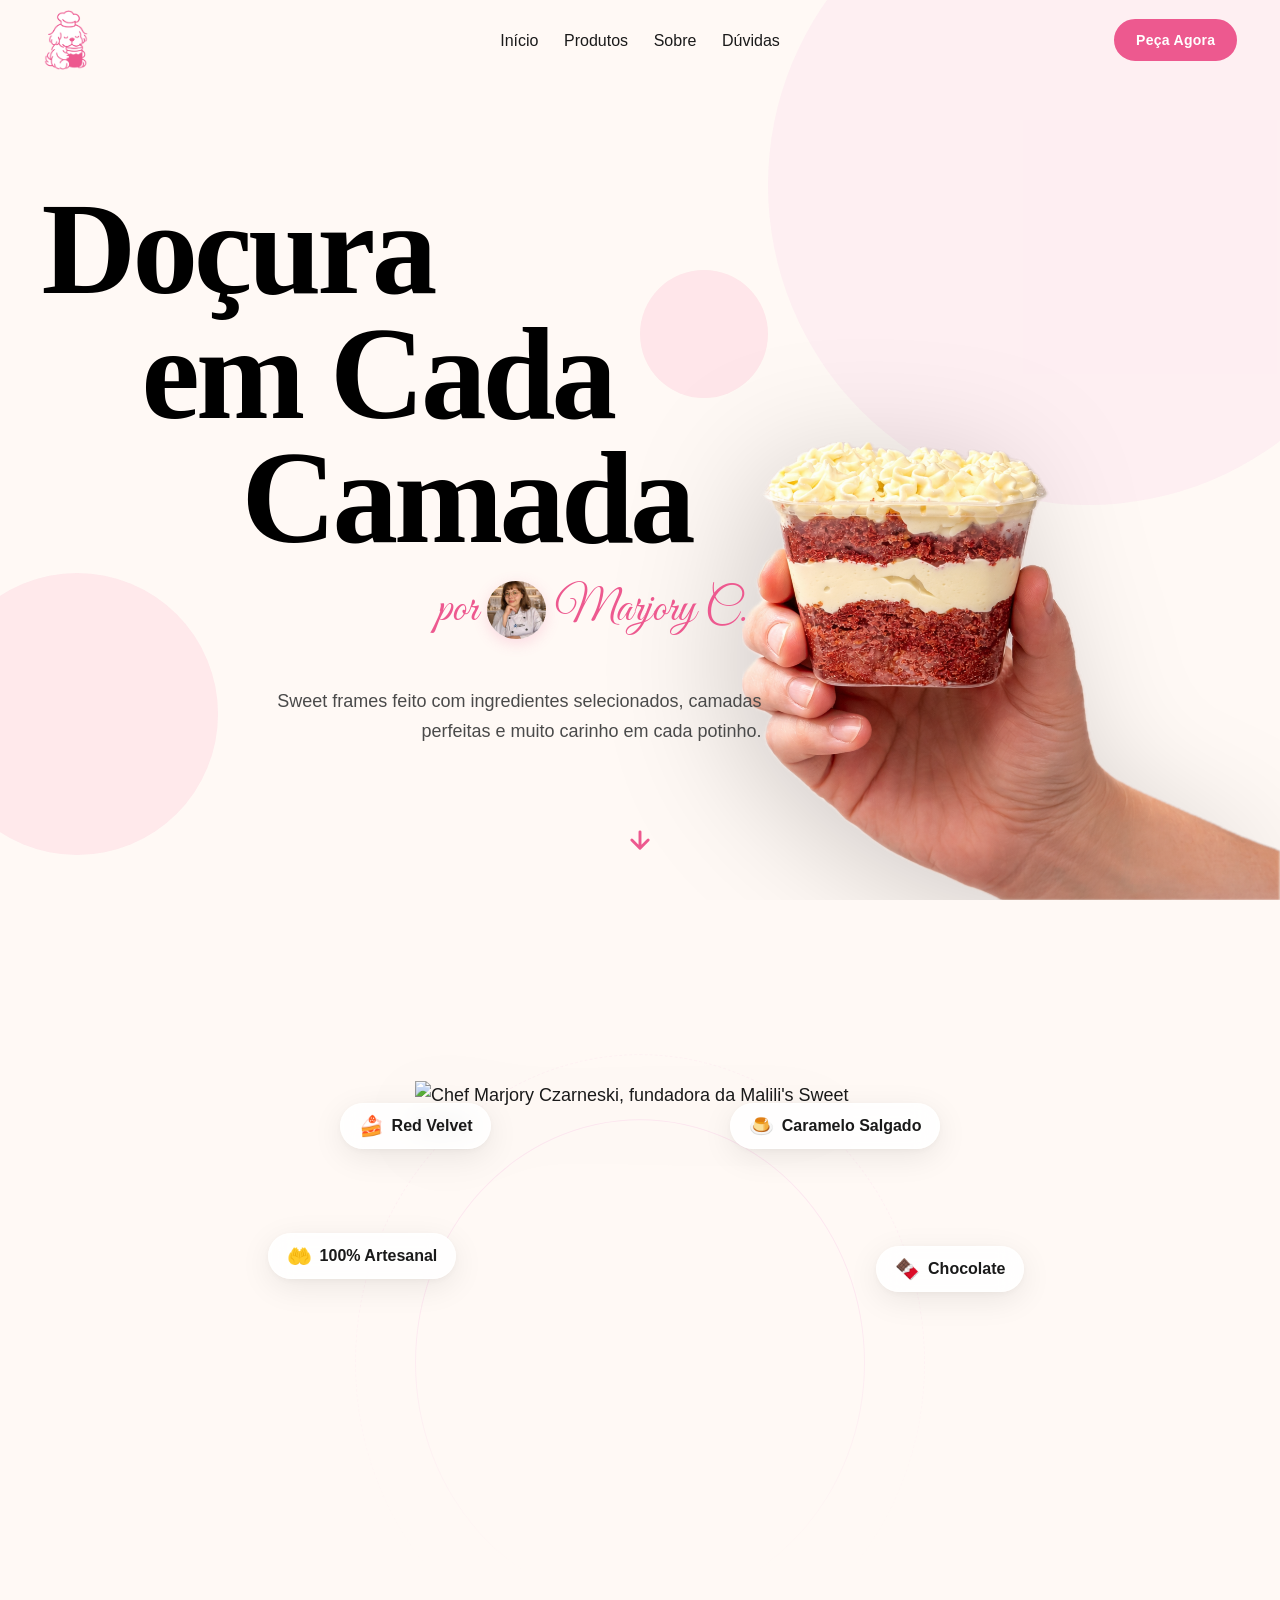
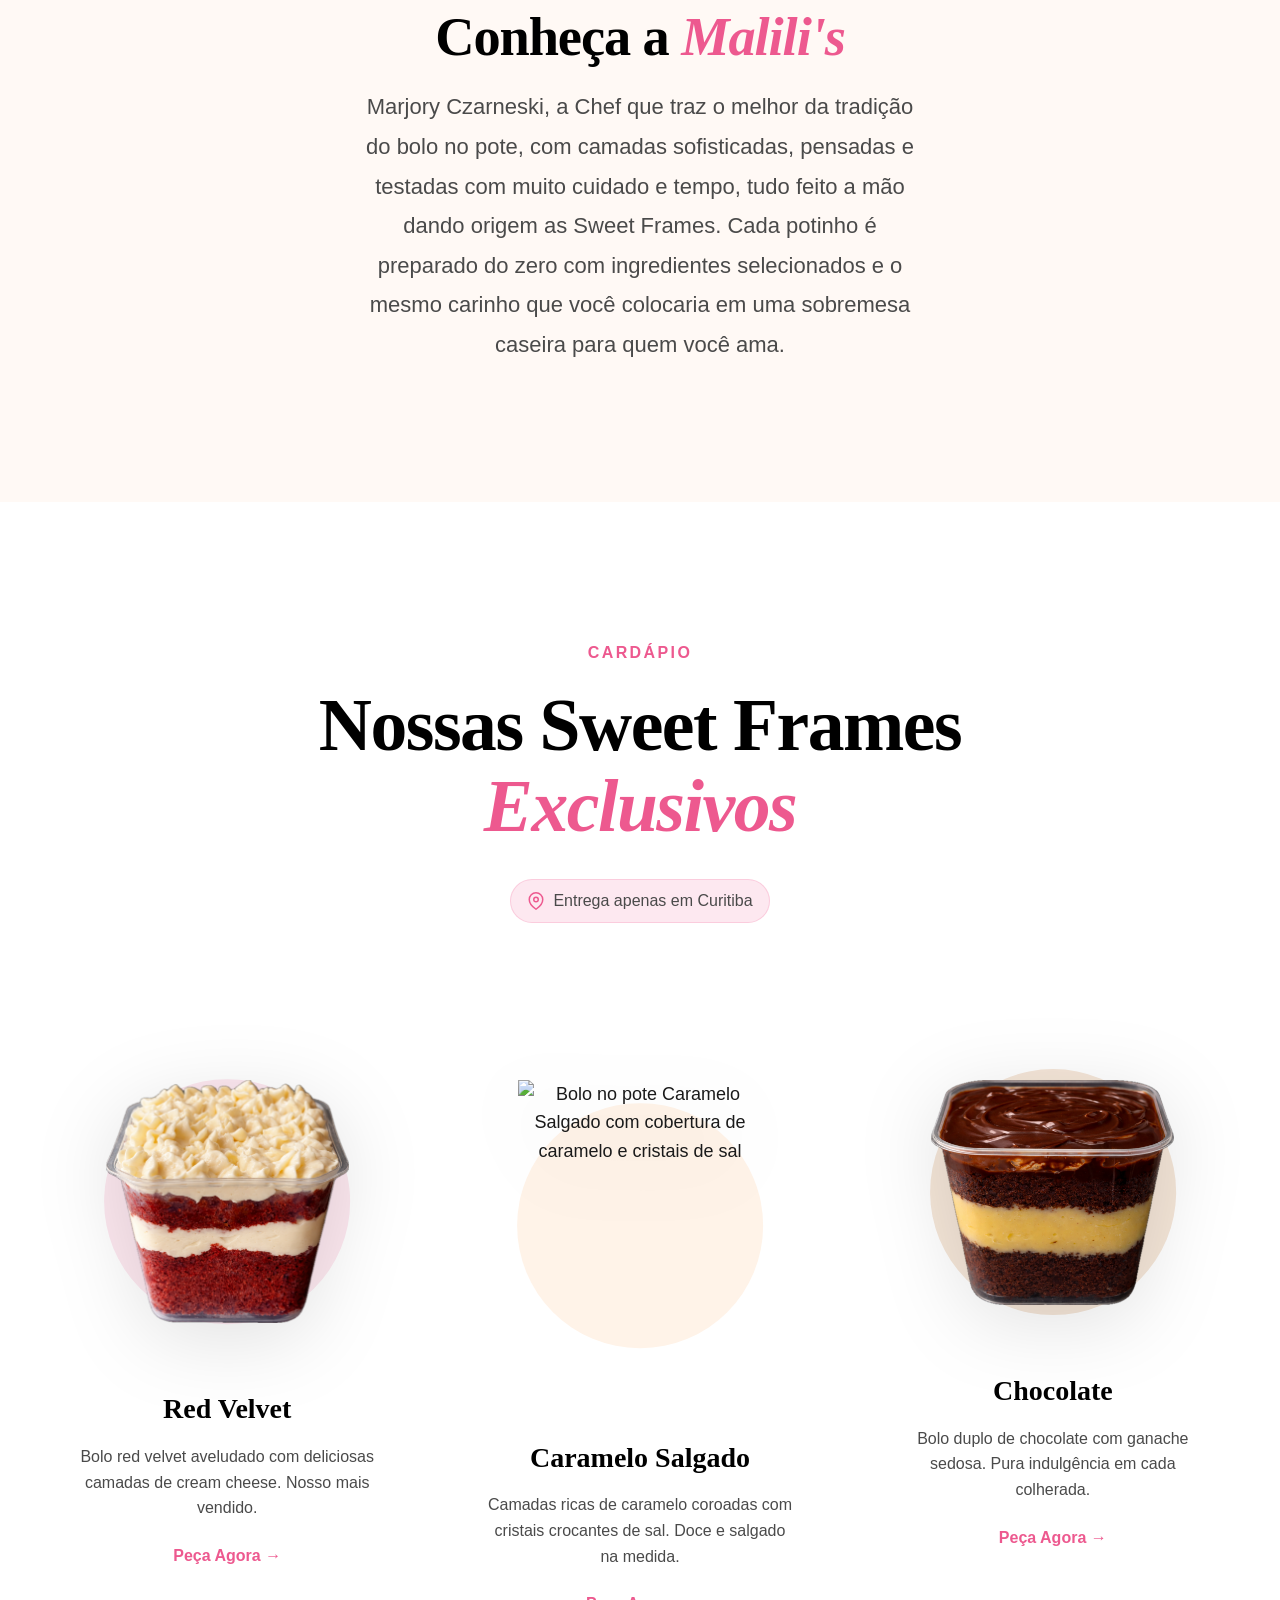
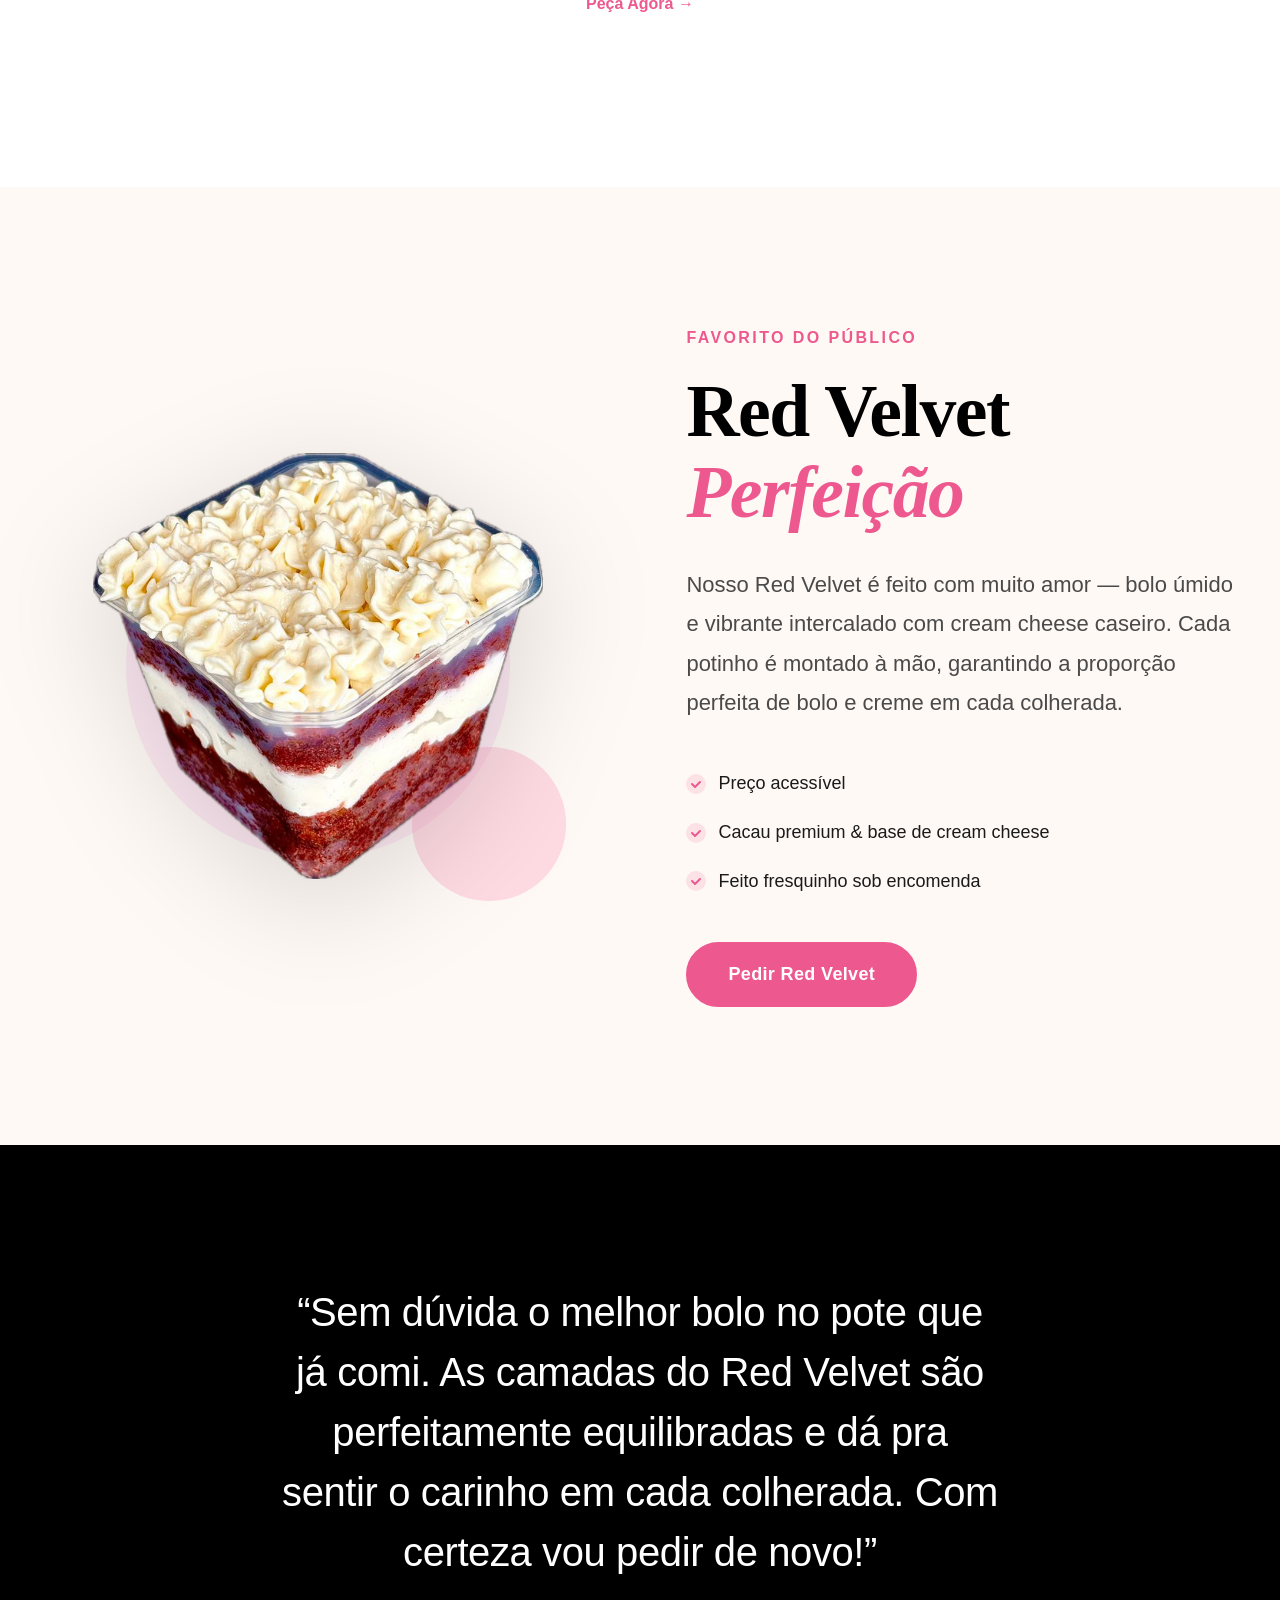
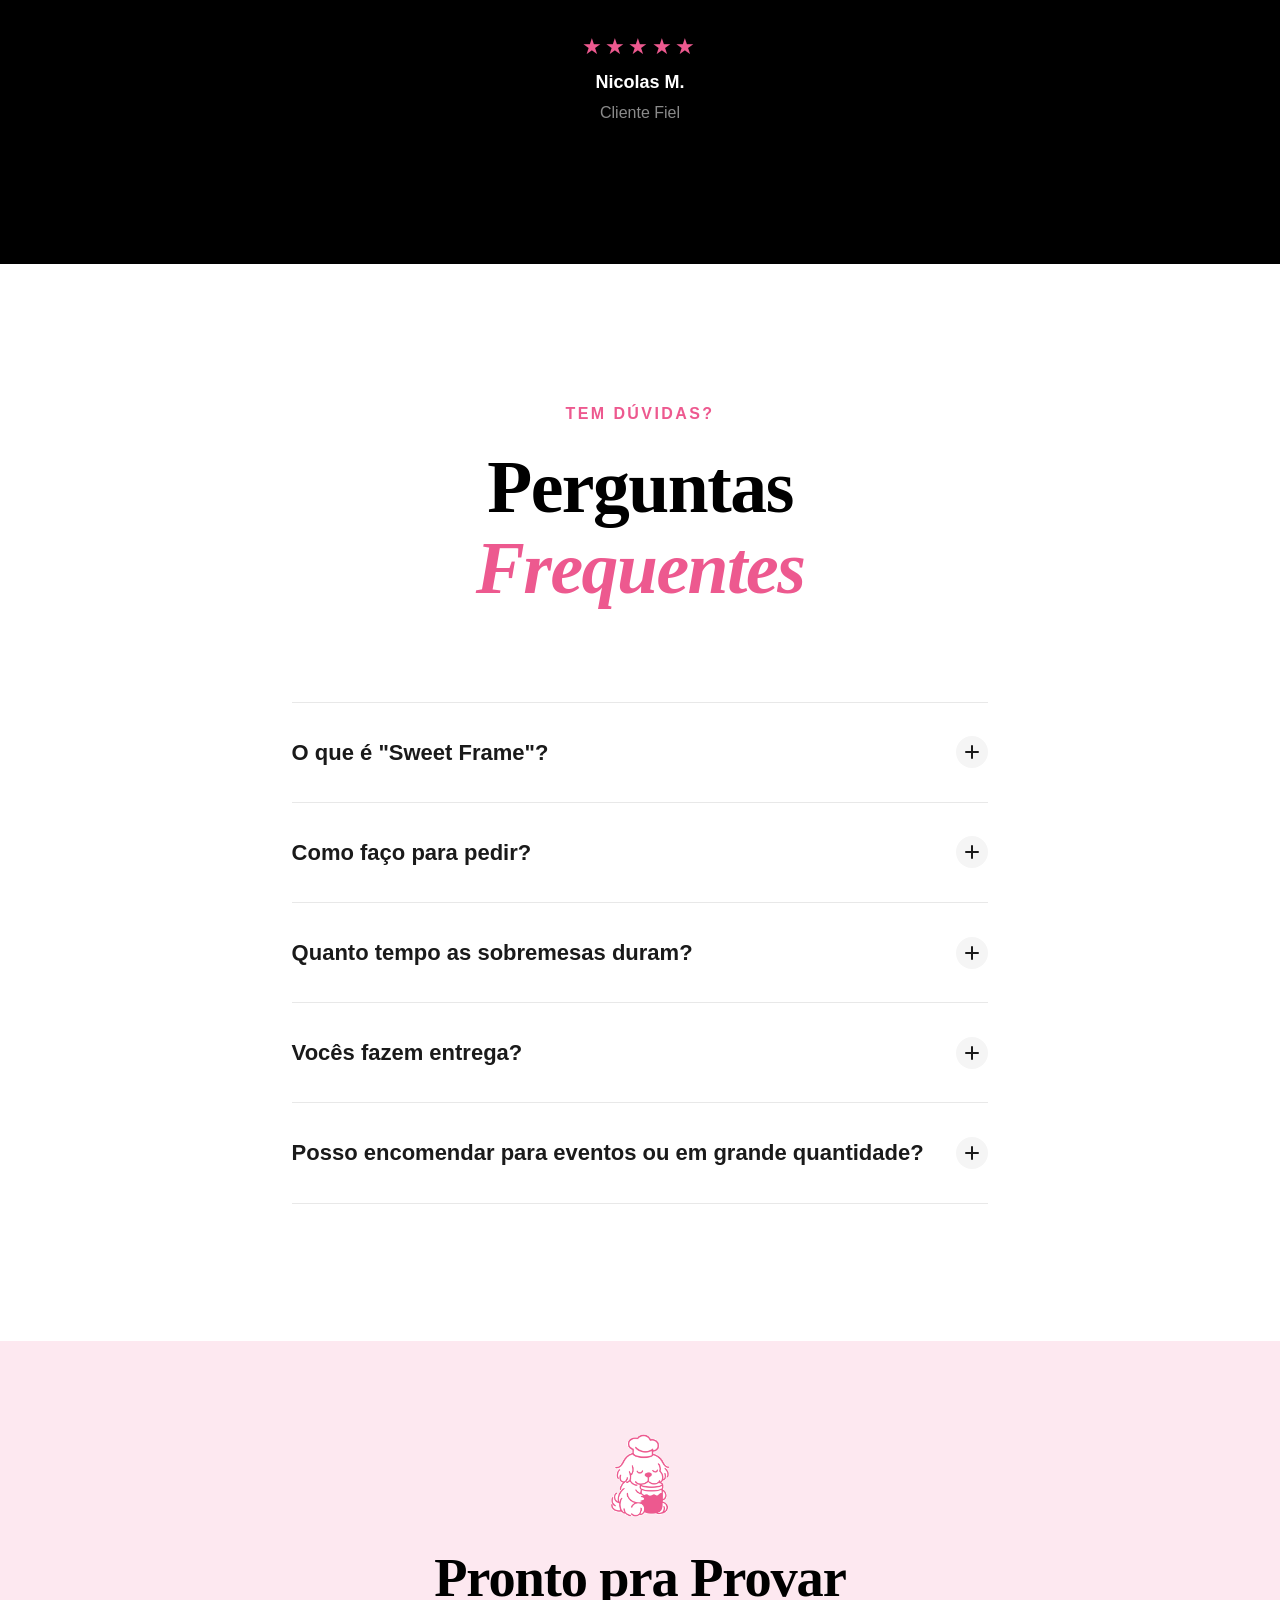
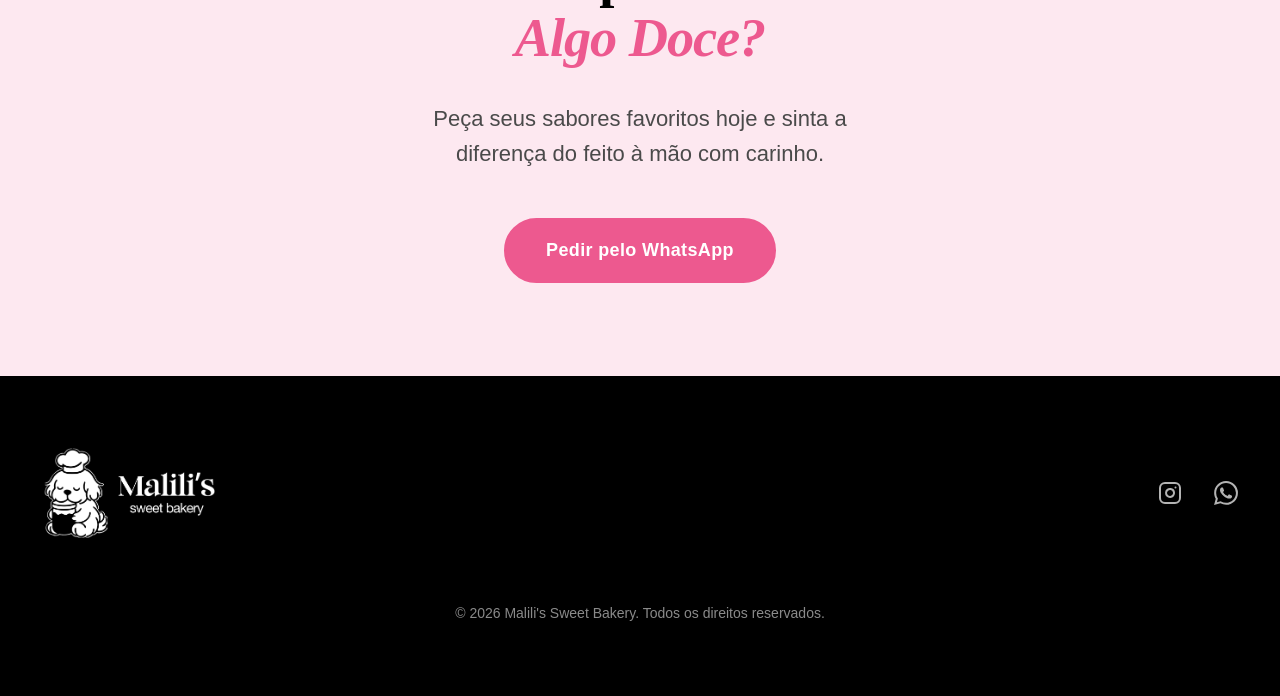
==== index.html @ e01d176d "Update index.html to further refine product description and FAQ terminology, replacing "bolo no pote" ====
<!DOCTYPE html>
<html lang="pt-BR">
<head>
  <meta charset="UTF-8">
  <meta name="viewport" content="width=device-width, initial-scale=1.0">
  <meta name="description" content="Malili's Sweet Bakery — Bolos no pote artesanais feitos com amor. Red Velvet, Caramelo Salgado, Chocolate. Camadas perfeitas em cada potinho.">
  <meta name="theme-color" content="#ED598F">

  <!-- Open Graph -->
  <meta property="og:title" content="Malili's Sweet Bakery">
  <meta property="og:description" content="Bolos no pote artesanais feitos com amor.">
  <meta property="og:image" content="assets/images/logos/logo-horizontal-minimal.png">
  <meta property="og:type" content="website">

  <title>Malili's Sweet Bakery | Bolo no Pote Artesanal</title>

  <link rel="icon" type="image/png" href="assets/images/logos/logo-dog.png">
  <link rel="apple-touch-icon" href="assets/images/logos/logo-dog.png">

  <!-- Preload hero image -->
  <link rel="preload" as="image" href="assets/images/products/red-velvet-hands.png">

  <!-- Google Fonts — Script for chef signature -->
  <link rel="preconnect" href="https://fonts.googleapis.com">
  <link rel="preconnect" href="https://fonts.gstatic.com" crossorigin>
  <link href="https://fonts.googleapis.com/css2?family=Great+Vibes&display=swap" rel="stylesheet">

  <link rel="stylesheet" href="assets/css/style.css">

  <!-- GSAP + ScrollTrigger + Lenis via CDN -->
  <script src="https://cdnjs.cloudflare.com/ajax/libs/gsap/3.12.5/gsap.min.js" defer></script>
  <script src="https://cdnjs.cloudflare.com/ajax/libs/gsap/3.12.5/ScrollTrigger.min.js" defer></script>
  <script src="https://unpkg.com/lenis@1.1.18/dist/lenis.min.js" defer></script>
  <script src="assets/js/main.js" defer></script>
</head>
<body>

  <!-- ========== NAVBAR ========== -->
  <header class="navbar" id="navbar" role="banner">
    <nav class="navbar__inner container" aria-label="Navegação principal">
      <a href="#" class="navbar__logo" aria-label="Malili's Sweet Bakery — Início">
        <img src="assets/images/logos/malilis-color-dog.png"
             alt="Malili's Sweet Bakery"
             width="160" height="48"
             loading="eager">
      </a>

      <button class="navbar__toggle" aria-expanded="false" aria-controls="nav-menu" aria-label="Abrir menu">
        <span class="navbar__toggle-line"></span>
        <span class="navbar__toggle-line"></span>
        <span class="navbar__toggle-line"></span>
      </button>

      <ul class="navbar__menu" id="nav-menu" role="list">
        <li><a href="#home" class="navbar__link">Início</a></li>
        <li><a href="#products" class="navbar__link">Produtos</a></li>
        <li><a href="#about" class="navbar__link">Sobre</a></li>
        <li><a href="#faq" class="navbar__link">Dúvidas</a></li>
        <li class="navbar__menu-cta"><a href="https://wa.me/554197467645?text=Ol%C3%A1!%20Gostaria%20de%20fazer%20um%20pedido%20%F0%9F%98%8A"
           class="btn btn--primary"
           target="_blank"
           rel="noopener noreferrer">Peça Agora</a></li>
      </ul>

      <div class="navbar__cta-wrap">
        <a href="https://wa.me/554197467645?text=Ol%C3%A1!%20Gostaria%20de%20fazer%20um%20pedido%20%F0%9F%98%8A"
           class="navbar__cta btn btn--primary"
           target="_blank"
           rel="noopener noreferrer">Peça Agora</a>
      </div>
    </nav>
  </header>

  <!-- ========== HERO ========== -->
  <section class="hero" id="home" aria-labelledby="hero-heading">
    <!-- Decorative circles -->
    <div class="hero__decor" aria-hidden="true">
      <span class="decor-circle decor-circle--hero-lg"></span>
      <span class="decor-circle decor-circle--hero-md"></span>
      <span class="decor-circle decor-circle--hero-sm"></span>
    </div>

    <!-- Product image — full bleed right -->
    <div class="hero__image">
      <img src="assets/images/products/red-velvet-hands.png"
           alt="Mão segurando um bolo no pote Red Velvet com camadas de cream cheese e bolo red velvet"
           width="580" height="680"
           loading="eager"
           class="hero__product-img">
    </div>

    <div class="hero__inner container">
      <div class="hero__content">
        <!-- Heading composition — editorial layout like reference -->
        <div class="hero__composition">
          <h1 class="hero__heading" id="hero-heading">
            <span class="hero__heading-line">Doçura</span>
            <span class="hero__heading-line second--hero-line">em Cada</span>
            <span class="hero__heading-line third--hero-line">Camada</span>
          </h1>

          <!-- Chef signature — floats between heading lines like "By Roberto F." -->
          <div class="hero__chef">
            <span class="hero__chef-label">por</span>
            <img src="assets/images/marjory-czarneski-chef.jpg"
                 alt="Chef Marjory Czarneski"
                 width="56" height="56"
                 loading="eager"
                 class="hero__chef-photo">
            <span class="hero__chef-name">Marjory C.</span>
          </div>
        </div>

        <p class="hero__subtext">
          Sweet frames feito com ingredientes selecionados,
          camadas perfeitas e muito carinho em cada potinho.
        </p>
        <!-- <div class="hero__actions">
          <a href="https://wa.me/554197467645?text=Ol%C3%A1!%20Gostaria%20de%20fazer%20um%20pedido%20%F0%9F%98%8A"
             class="btn btn--primary btn--lg"
             target="_blank"
             rel="noopener noreferrer">Peça Agora</a>
          <a href="#products" class="btn btn--outline btn--lg">Ver Sabores</a>
        </div> -->
      </div>
    </div>

    <!-- Scroll indicator — more content below -->
    <a href="#about" class="hero__scroll-indicator" aria-label="Role para ver mais">
      <span class="hero__scroll-indicator-icon" aria-hidden="true">
        <svg width="28" height="28" viewBox="0 0 24 24" fill="none" stroke="currentColor" stroke-width="2.5" stroke-linecap="round" stroke-linejoin="round">
          <path d="M12 5v14M19 12l-7 7-7-7"/>
        </svg>
      </span>
    </a>
  </section>

  <!-- ========== ABOUT ========== -->
  <section class="about" id="about" aria-labelledby="about-heading">
    <div class="about__inner container">

      <!-- Marjory showcase with floating flavor balloons -->
      <div class="about__showcase">
        <!-- Decorative ring behind Marjory -->
        <span class="about__ring" aria-hidden="true"></span>
        <span class="about__ring about__ring--outer" aria-hidden="true"></span>

        <!-- Floating flavor balloons -->
        <div class="about__balloon about__balloon--rv" aria-hidden="true">
          <span class="about__balloon-icon">🍰</span>
          <span class="about__balloon-label">Red Velvet</span>
        </div>
        <div class="about__balloon about__balloon--sc" aria-hidden="true">
          <span class="about__balloon-icon">🍮</span>
          <span class="about__balloon-label">Caramelo Salgado</span>
        </div>
        <div class="about__balloon about__balloon--ch" aria-hidden="true">
          <span class="about__balloon-icon">🍫</span>
          <span class="about__balloon-label">Chocolate</span>
        </div>
        <div class="about__balloon about__balloon--handmade" aria-hidden="true">
          <span class="about__balloon-icon">🤲</span>
          <span class="about__balloon-label">100% Artesanal</span>
        </div>

        <!-- Marjory photo -->
        <div class="about__photo-wrap">
          <img src="assets/images/Marjory-transparent.png"
               alt="Chef Marjory Czarneski, fundadora da Malili's Sweet Bakery"
               width="480" height="600"
               loading="lazy"
               class="about__photo">
        </div>
      </div>

      <!-- Text below -->
      <div class="about__content">
        <h2 class="about__heading" id="about-heading">
          Conheça a <em>Malili's</em>
        </h2>
        <p class="about__text">
          Marjory Czarneski, a Chef que traz o melhor da tradição do bolo no pote,
          com camadas sofisticadas, pensadas e testadas com muito cuidado e tempo, tudo feito a mão dando origem as Sweet Frames.
          Cada potinho é preparado do zero com ingredientes
          selecionados e o mesmo carinho que você colocaria
          em uma sobremesa caseira para quem você ama.
        </p>
      </div>

    </div>
  </section>

  <!-- ========== PRODUCTS ========== -->
  <section class="products" id="products" aria-labelledby="products-heading">
    <div class="products__inner container">
      <div class="products__header">
        <p class="products__eyebrow">Cardápio</p>
        <h2 class="products__heading" id="products-heading">
          Nossas Sweet Frames<br><em>Exclusivos</em>
        </h2>
        <p class="products__delivery-badge" aria-label="Entrega apenas em Curitiba">
          <span class="products__delivery-badge-icon" aria-hidden="true">
            <svg width="18" height="18" viewBox="0 0 24 24" fill="none" stroke="currentColor" stroke-width="2" stroke-linecap="round" stroke-linejoin="round">
              <path d="M21 10c0 7-9 13-9 13s-9-6-9-13a9 9 0 0 1 18 0z"/>
              <circle cx="12" cy="10" r="3"/>
            </svg>
          </span>
          Entrega apenas em Curitiba
        </p>
      </div>

      <div class="products__grid">
        <!-- Red Velvet -->
        <article class="product-card" aria-labelledby="product-rv">
          <div class="product-card__image-wrap">
            <span class="product-card__circle" aria-hidden="true"></span>
            <img src="assets/images/products/red-velvet-front.png"
                 alt="Bolo no pote Red Velvet com camadas de cream cheese"
                 width="400" height="480"
                 loading="lazy"
                 class="product-card__img">
          </div>
          <div class="product-card__info">
            <h3 class="product-card__name" id="product-rv">Red Velvet</h3>
            <p class="product-card__desc">
              Bolo red velvet aveludado com deliciosas camadas de cream cheese.
              Nosso mais vendido.
            </p>
            <a href="https://wa.me/554197467645?text=Ol%C3%A1!%20Gostaria%20de%20pedir%20Red%20Velvet%20%F0%9F%98%8A"
               class="product-card__link" target="_blank" rel="noopener noreferrer">Peça Agora &rarr;</a>
          </div>
        </article>

        <!-- Salted Caramel -->
        <article class="product-card" aria-labelledby="product-sc">
          <div class="product-card__image-wrap">
            <span class="product-card__circle" aria-hidden="true"></span>
            <img src="assets/images/products/salted-caramel-front.png"
                 alt="Bolo no pote Caramelo Salgado com cobertura de caramelo e cristais de sal"
                 width="400" height="480"
                 loading="lazy"
                 class="product-card__img">
          </div>
          <div class="product-card__info">
            <h3 class="product-card__name" id="product-sc">Caramelo Salgado</h3>
            <p class="product-card__desc">
              Camadas ricas de caramelo coroadas com cristais crocantes de sal.
              Doce e salgado na medida.
            </p>
            <a href="https://wa.me/554197467645?text=Ol%C3%A1!%20Gostaria%20de%20pedir%20Caramelo%20Salgado%20%F0%9F%98%8A"
               class="product-card__link" target="_blank" rel="noopener noreferrer">Peça Agora &rarr;</a>
          </div>
        </article>

        <!-- Chocolate -->
        <article class="product-card" aria-labelledby="product-ch">
          <div class="product-card__image-wrap">
            <span class="product-card__circle" aria-hidden="true"></span>
            <img src="assets/images/products/chocolate-front.png"
                 alt="Bolo no pote de Chocolate com cobertura de ganache"
                 width="400" height="480"
                 loading="lazy"
                 class="product-card__img">
          </div>
          <div class="product-card__info">
            <h3 class="product-card__name" id="product-ch">Chocolate</h3>
            <p class="product-card__desc">
              Bolo duplo de chocolate com ganache sedosa.
              Pura indulgência em cada colherada.
            </p>
            <a href="https://wa.me/554197467645?text=Ol%C3%A1!%20Gostaria%20de%20pedir%20Chocolate%20%F0%9F%98%8A"
               class="product-card__link" target="_blank" rel="noopener noreferrer">Peça Agora &rarr;</a>
          </div>
        </article>
      </div>
    </div>
  </section>

  <!-- ========== SPOTLIGHT ========== -->
  <section class="spotlight" aria-labelledby="spotlight-heading">
    <div class="spotlight__inner container">
      <div class="spotlight__image">
        <img src="assets/images/products/red-velvet-3-4.png"
             alt="Bolo no pote Red Velvet fotografado em ângulo mostrando todas as camadas"
             width="600" height="800"
             loading="lazy"
             class="spotlight__img">
        <span class="decor-circle decor-circle--spotlight-1" aria-hidden="true"></span>
        <span class="decor-circle decor-circle--spotlight-2" aria-hidden="true"></span>
      </div>
      <div class="spotlight__content">
        <p class="spotlight__eyebrow">Favorito do Público</p>
        <h2 class="spotlight__heading" id="spotlight-heading">
          Red Velvet<br><em>Perfeição</em>
        </h2>
        <p class="spotlight__text">
          Nosso Red Velvet é feito com muito amor — bolo úmido e vibrante
          intercalado com cream cheese caseiro. Cada potinho é montado
          à mão, garantindo a proporção perfeita de bolo e creme
          em cada colherada.
        </p>
        <ul class="spotlight__features" role="list">
          <li>
            <svg width="20" height="20" viewBox="0 0 20 20" fill="none" aria-hidden="true">
              <circle cx="10" cy="10" r="10" fill="#ED598F" opacity="0.15"/>
              <path d="M6 10l3 3 5-5" stroke="#ED598F" stroke-width="2" stroke-linecap="round" stroke-linejoin="round"/>
            </svg>
            Preço acessível
          </li>
          <li>
            <svg width="20" height="20" viewBox="0 0 20 20" fill="none" aria-hidden="true">
              <circle cx="10" cy="10" r="10" fill="#ED598F" opacity="0.15"/>
              <path d="M6 10l3 3 5-5" stroke="#ED598F" stroke-width="2" stroke-linecap="round" stroke-linejoin="round"/>
            </svg>
            Cacau premium &amp; base de cream cheese
          </li>
          <li>
            <svg width="20" height="20" viewBox="0 0 20 20" fill="none" aria-hidden="true">
              <circle cx="10" cy="10" r="10" fill="#ED598F" opacity="0.15"/>
              <path d="M6 10l3 3 5-5" stroke="#ED598F" stroke-width="2" stroke-linecap="round" stroke-linejoin="round"/>
            </svg>
            Feito fresquinho sob encomenda
          </li>
        </ul>
        <a href="https://wa.me/554197467645?text=Ol%C3%A1!%20Gostaria%20de%20pedir%20Red%20Velvet%20%F0%9F%98%8A"
           class="btn btn--primary btn--lg"
           target="_blank"
           rel="noopener noreferrer">Pedir Red Velvet</a>
      </div>
    </div>
  </section>

  <!-- ========== TESTIMONIAL ========== -->
  <section class="testimonial" aria-labelledby="testimonial-heading">
    <div class="testimonial__inner container">
      <h2 class="sr-only" id="testimonial-heading">Depoimento de Cliente</h2>

      <!-- <img src="assets/images/logos/logo-dog.png"
           alt=""
           aria-hidden="true"
           class="testimonial__decor-dog"
           width="120" height="140"> -->

      <figure class="testimonial__quote">
        <blockquote>
          <p class="testimonial__text">
            &ldquo;Sem dúvida o melhor bolo no pote que já comi.
            As camadas do Red Velvet são perfeitamente equilibradas
            e dá pra sentir o carinho em cada colherada.
            Com certeza vou pedir de novo!&rdquo;
          </p>
        </blockquote>
        <figcaption class="testimonial__author">
          <span class="testimonial__stars" aria-label="5 de 5 estrelas">&#9733;&#9733;&#9733;&#9733;&#9733;</span>
          <span class="testimonial__name">Nicolas M.</span>
          <span class="testimonial__role">Cliente Fiel</span>
        </figcaption>
      </figure>
    </div>
  </section>

  <!-- ========== FAQ ========== -->
  <section class="faq" id="faq" aria-labelledby="faq-heading">
    <div class="faq__inner container">
      <div class="faq__header">
        <p class="faq__eyebrow">Tem Dúvidas?</p>
        <h2 class="faq__heading" id="faq-heading">
          Perguntas<br><em>Frequentes</em>
        </h2>
      </div>

      <div class="faq__list">
        <details class="faq__item">
          <summary class="faq__question">
            <span>O que é "Sweet Frame"?</span>
            <span class="faq__icon" aria-hidden="true">
              <svg width="20" height="20" viewBox="0 0 20 20" fill="none">
                <line x1="10" y1="4" x2="10" y2="16" stroke="currentColor" stroke-width="2" stroke-linecap="round" class="faq__icon-v"/>
                <line x1="4" y1="10" x2="16" y2="10" stroke="currentColor" stroke-width="2" stroke-linecap="round"/>
              </svg>
            </span>
          </summary>
          <div class="faq__answer">
            <p>é Bolo no pote, mas melhor! É uma tradição brasileira de sobremesa onde camadas
            de bolo e recheio são montadas em um potinho transparente, criando
            uma sobremesa linda, prática e cheia de sabor.</p>
          </div>
        </details>

        <details class="faq__item">
          <summary class="faq__question">
            <span>Como faço para pedir?</span>
            <span class="faq__icon" aria-hidden="true">
              <svg width="20" height="20" viewBox="0 0 20 20" fill="none">
                <line x1="10" y1="4" x2="10" y2="16" stroke="currentColor" stroke-width="2" stroke-linecap="round" class="faq__icon-v"/>
                <line x1="4" y1="10" x2="16" y2="10" stroke="currentColor" stroke-width="2" stroke-linecap="round"/>
              </svg>
            </span>
          </summary>
          <div class="faq__answer">
            <p>Você pode pedir pelo nosso Instagram (DM) ou pelo WhatsApp.
            Toque no botão "Peça Agora" em qualquer lugar da página para começar!</p>
          </div>
        </details>

        <details class="faq__item">
          <summary class="faq__question">
            <span>Quanto tempo as sobremesas duram?</span>
            <span class="faq__icon" aria-hidden="true">
              <svg width="20" height="20" viewBox="0 0 20 20" fill="none">
                <line x1="10" y1="4" x2="10" y2="16" stroke="currentColor" stroke-width="2" stroke-linecap="round" class="faq__icon-v"/>
                <line x1="4" y1="10" x2="16" y2="10" stroke="currentColor" stroke-width="2" stroke-linecap="round"/>
              </svg>
            </span>
          </summary>
          <div class="faq__answer">
            <p>Nossos potinhos ficam melhor se consumidos em até 3 dias na geladeira.
            Recomendamos comer bem geladinho para a melhor experiência!</p>
          </div>
        </details>

        <details class="faq__item">
          <summary class="faq__question">
            <span>Vocês fazem entrega?</span>
            <span class="faq__icon" aria-hidden="true">
              <svg width="20" height="20" viewBox="0 0 20 20" fill="none">
                <line x1="10" y1="4" x2="10" y2="16" stroke="currentColor" stroke-width="2" stroke-linecap="round" class="faq__icon-v"/>
                <line x1="4" y1="10" x2="16" y2="10" stroke="currentColor" stroke-width="2" stroke-linecap="round"/>
              </svg>
            </span>
          </summary>
          <div class="faq__answer">
            <p>Sim! Fazemos entrega na nossa região. Os detalhes de entrega e
            pedido mínimo são informados na hora do pedido.</p>
          </div>
        </details>

        <details class="faq__item">
          <summary class="faq__question">
            <span>Posso encomendar para eventos ou em grande quantidade?</span>
            <span class="faq__icon" aria-hidden="true">
              <svg width="20" height="20" viewBox="0 0 20 20" fill="none">
                <line x1="10" y1="4" x2="10" y2="16" stroke="currentColor" stroke-width="2" stroke-linecap="round" class="faq__icon-v"/>
                <line x1="4" y1="10" x2="16" y2="10" stroke="currentColor" stroke-width="2" stroke-linecap="round"/>
              </svg>
            </span>
          </summary>
          <div class="faq__answer">
            <p>Com certeza! Adoramos atender eventos. Entre em contato para
            preços especiais e sabores personalizados. Perfeito para festas,
            casamentos e eventos corporativos.</p>
          </div>
        </details>
      </div>
    </div>
  </section>

  <!-- ========== FOOTER ========== -->
  <footer class="footer" id="order" role="contentinfo">
    <!-- CTA Band -->
    <div class="footer__cta-band">
      <div class="footer__cta-inner container">
        <img src="assets/images/logos/logo-dog.png"
             alt=""
             aria-hidden="true"
             class="footer__cta-dog"
             width="80" height="96">
        <h2 class="footer__cta-heading">
          Pronto pra Provar<br><em>Algo Doce?</em>
        </h2>
        <p class="footer__cta-text">
          Peça seus sabores favoritos hoje e sinta a diferença
          do feito à mão com carinho.
        </p>
        <a href="https://wa.me/554197467645?text=Ol%C3%A1!%20Gostaria%20de%20fazer%20um%20pedido%20%F0%9F%98%8A"
           class="btn btn--primary btn--lg"
           target="_blank"
           rel="noopener noreferrer">
          Pedir pelo WhatsApp
        </a>
      </div>
    </div>

    <!-- Bottom Bar -->
    <div class="footer__bottom">
      <div class="footer__bottom-inner container">
        <img src="assets/images/logos/logo-bw-dark.png"
             alt="Malili's Sweet Bakery"
             class="footer__logo"
             width="180" height="54"
             loading="lazy">

        <ul class="footer__social" aria-label="Redes sociais">
          <li>
            <a href="https://www.instagram.com/malilisconfeitaria/" aria-label="Instagram" target="_blank" rel="noopener noreferrer">
              <svg width="24" height="24" viewBox="0 0 24 24" fill="none" stroke="currentColor" stroke-width="2" stroke-linecap="round" stroke-linejoin="round">
                <rect x="2" y="2" width="20" height="20" rx="5" ry="5"/>
                <path d="M16 11.37A4 4 0 1 1 12.63 8 4 4 0 0 1 16 11.37z"/>
                <line x1="17.5" y1="6.5" x2="17.51" y2="6.5"/>
              </svg>
            </a>
          </li>
          <li>
            <a href="https://wa.me/554197467645?text=Ol%C3%A1!%20Gostaria%20de%20fazer%20um%20pedido%20%F0%9F%98%8A" aria-label="WhatsApp" target="_blank" rel="noopener noreferrer">
              <svg width="24" height="24" viewBox="0 0 24 24" fill="currentColor">
                <path d="M17.472 14.382c-.297-.149-1.758-.867-2.03-.967-.273-.099-.471-.148-.67.15-.197.297-.767.966-.94 1.164-.173.199-.347.223-.644.075-.297-.15-1.255-.463-2.39-1.475-.883-.788-1.48-1.761-1.653-2.059-.173-.297-.018-.458.13-.606.134-.133.298-.347.446-.52.149-.174.198-.298.298-.497.099-.198.05-.371-.025-.52-.075-.149-.669-1.612-.916-2.207-.242-.579-.487-.5-.669-.51-.173-.008-.371-.01-.57-.01-.198 0-.52.074-.792.372-.272.297-1.04 1.016-1.04 2.479 0 1.462 1.065 2.875 1.213 3.074.149.198 2.096 3.2 5.077 4.487.709.306 1.262.489 1.694.625.712.227 1.36.195 1.871.118.571-.085 1.758-.719 2.006-1.413.248-.694.248-1.289.173-1.413-.074-.124-.272-.198-.57-.347m-5.421 7.403h-.004a9.87 9.87 0 01-5.031-1.378l-.361-.214-3.741.982.998-3.648-.235-.374a9.86 9.86 0 01-1.51-5.26c.001-5.45 4.436-9.884 9.888-9.884 2.64 0 5.122 1.03 6.988 2.898a9.825 9.825 0 012.893 6.994c-.003 5.45-4.437 9.884-9.885 9.884m8.413-18.297A11.815 11.815 0 0012.05 0C5.495 0 .16 5.335.157 11.892c0 2.096.547 4.142 1.588 5.945L.057 24l6.305-1.654a11.882 11.882 0 005.683 1.448h.005c6.554 0 11.89-5.335 11.893-11.893a11.821 11.821 0 00-3.48-8.413z"/>
              </svg>
            </a>
          </li>
        </ul>

        <p class="footer__copy">&copy; 2026 Malili's Sweet Bakery. Todos os direitos reservados.</p>
      </div>
    </div>
  </footer>

</body>
</html>
---- assets/css/style.css ----
/* ==========================================================================
   MALILI'S SWEET BAKERY — Landing Page Stylesheet
   Brand: 50% white / 30% black / 20% pink
   ========================================================================== */

/* ===== DESIGN TOKENS ===== */
:root {
  /* Colors */
  --color-white: #ffffff;
  --color-off-white: #fff9f5;
  --color-cream: #fff3e8;
  --color-black: #000000;
  --color-dark: #1a1a1a;
  --color-gray-600: #4a4a4a;
  --color-gray-400: #8a8a8a;
  --color-gray-200: #e8e8e8;
  --color-gray-100: #f5f5f5;

  --color-pink: #ed598f;
  --color-light-pink: #fa8fb6;
  --color-hot-pink: #f84284;
  --color-blush: #fde8f0;
  --color-chocolate: #6b3a2a;

  /* Typography */
  --font-primary: "Helvetica Neue", Helvetica, Arial, sans-serif;
  --font-serif: "Times New Roman", Times, Georgia, serif;
  --font-script: "Great Vibes", cursive;
  --fw-regular: 400;
  --fw-medium: 500;
  --fw-semibold: 600;
  --fw-bold: 700;
  --fw-black: 900;

  /* Fluid type scale */
  --text-xs: clamp(0.75rem, 0.7rem + 0.25vw, 0.875rem);
  --text-sm: clamp(0.875rem, 0.8rem + 0.3vw, 1rem);
  --text-base: clamp(1rem, 0.95rem + 0.25vw, 1.125rem);
  --text-lg: clamp(1.125rem, 1rem + 0.5vw, 1.375rem);
  --text-xl: clamp(1.25rem, 1rem + 1vw, 1.75rem);
  --text-2xl: clamp(1.5rem, 1rem + 2vw, 2.5rem);
  --text-3xl: clamp(2rem, 1rem + 3vw, 3.5rem);
  --text-4xl: clamp(2.5rem, 1rem + 4.5vw, 5rem);
  --text-hero: clamp(3.5rem, 1rem + 9vw, 9.5rem);

  /* Spacing */
  --space-xs: clamp(0.5rem, 0.4rem + 0.5vw, 0.75rem);
  --space-sm: clamp(0.75rem, 0.5rem + 1vw, 1.25rem);
  --space-md: clamp(1rem, 0.5rem + 2vw, 2rem);
  --space-lg: clamp(1.5rem, 0.5rem + 3vw, 3rem);
  --space-xl: clamp(2rem, 0.5rem + 5vw, 5rem);
  --space-2xl: clamp(3rem, 1rem + 6vw, 7rem);
  --space-section: clamp(5rem, 3rem + 7vw, 10rem);

  /* Layout */
  --container-max: 1280px;
  --container-pad: clamp(1.25rem, 1rem + 2vw, 3rem);
  --grid-gap: clamp(1.5rem, 1rem + 2vw, 3rem);
  --radius: 0.75rem;
  --radius-lg: 1.5rem;
  --radius-pill: 100vmax;

  /* Animation */
  --ease-out-expo: cubic-bezier(0.16, 1, 0.3, 1);
  --ease-out-back: cubic-bezier(0.34, 1.56, 0.64, 1);
  --ease-in-out: cubic-bezier(0.65, 0, 0.35, 1);
  --ease-playful: cubic-bezier(0.24, 1, 0.36, 1);
  --dur-fast: 0.2s;
  --dur-base: 0.4s;
  --dur-slow: 0.8s;

  /* Z-index */
  --z-base: 1;
  --z-decor: 5;
  --z-content: 10;
  --z-navbar: 100;
  --z-overlay: 200;

  /* Navbar */
  --navbar-h: 5rem;
}

/* ===== RESET ===== */
*,
*::before,
*::after {
  box-sizing: border-box;
  margin: 0;
  padding: 0;
}

html {
  -webkit-font-smoothing: antialiased;
  -moz-osx-font-smoothing: grayscale;
  text-rendering: optimizeLegibility;
}

body {
  font-family: var(--font-primary);
  font-weight: var(--fw-regular);
  font-size: var(--text-base);
  line-height: 1.6;
  color: var(--color-dark);
  background-color: var(--color-white);
  overflow-x: hidden;
}

h1,
h2,
h3,
h4,
h5,
h6 {
  font-family: var(--font-serif);
}

img {
  max-width: 100%;
  height: auto;
  display: block;
}

a {
  color: inherit;
  text-decoration: none;
}

ul {
  list-style: none;
}

button {
  font: inherit;
  color: inherit;
  background: none;
  border: none;
  cursor: pointer;
}

/* ===== UTILITIES ===== */
.sr-only {
  position: absolute;
  width: 1px;
  height: 1px;
  padding: 0;
  margin: -1px;
  overflow: hidden;
  clip: rect(0, 0, 0, 0);
  white-space: nowrap;
  border: 0;
}

.container {
  width: 100%;
  max-width: var(--container-max);
  margin: 0 auto;
  padding-inline: var(--container-pad);
}

.no-scroll {
  overflow: hidden;
}

/* ===== BUTTONS ===== */
.btn {
  display: inline-flex;
  align-items: center;
  justify-content: center;
  gap: 0.5rem;
  padding: 0.875rem 2rem;
  font-family: var(--font-primary);
  font-size: var(--text-sm);
  font-weight: var(--fw-semibold);
  letter-spacing: 0.02em;
  border-radius: var(--radius-pill);
  cursor: pointer;
  transition:
    transform var(--dur-fast) var(--ease-playful),
    box-shadow var(--dur-fast) var(--ease-playful),
    background-color var(--dur-fast) var(--ease-playful);
  position: relative;
  overflow: hidden;
  white-space: nowrap;
}

.btn--primary {
  background-color: var(--color-pink);
  color: var(--color-white);
  border: 2px solid var(--color-pink);
}

.btn--primary:hover {
  background-color: var(--color-hot-pink);
  border-color: var(--color-hot-pink);
  transform: translateY(-2px);
  box-shadow: 0 8px 30px rgba(237, 89, 143, 0.35);
}

.btn--primary:active {
  transform: translateY(0) scale(0.97);
  box-shadow: 0 2px 10px rgba(237, 89, 143, 0.25);
}

.btn--outline {
  background-color: transparent;
  color: var(--color-dark);
  border: 2px solid var(--color-dark);
}

.btn--outline:hover {
  background-color: var(--color-dark);
  color: var(--color-white);
  transform: translateY(-2px);
  box-shadow: 0 8px 30px rgba(0, 0, 0, 0.15);
}

.btn--outline:active {
  transform: translateY(0) scale(0.97);
}

.btn--lg {
  padding: 1rem 2.5rem;
  font-size: var(--text-base);
}

/* Focus visible for accessibility */
.btn:focus-visible,
a:focus-visible,
summary:focus-visible,
button:focus-visible {
  outline: 3px solid var(--color-pink);
  outline-offset: 3px;
}

/* ===== EYEBROW TEXT ===== */
.hero__eyebrow,
.about__eyebrow,
.products__eyebrow,
.spotlight__eyebrow,
.faq__eyebrow {
  font-size: var(--text-sm);
  font-weight: var(--fw-semibold);
  letter-spacing: 0.15em;
  text-transform: uppercase;
  color: var(--color-pink);
  margin-bottom: var(--space-sm);
}

/* ===== SECTION HEADINGS ===== */
.about__heading,
.products__heading,
.spotlight__heading,
.faq__heading,
.footer__cta-heading {
  font-size: var(--text-4xl);
  font-weight: var(--fw-black);
  line-height: 1.1;
  letter-spacing: -0.02em;
  color: var(--color-black);
  margin-bottom: var(--space-md);
}

.about__heading em,
.products__heading em,
.spotlight__heading em,
.faq__heading em,
.footer__cta-heading em {
  font-style: italic;
  color: var(--color-pink);
}

/* ===== DECORATIVE CIRCLES ===== */
.decor-circle {
  position: absolute;
  border-radius: 50%;
  pointer-events: none;
  will-change: transform;
}

/* ===== NAVBAR ===== */
.navbar {
  position: fixed;
  top: 0;
  left: 0;
  right: 0;
  z-index: var(--z-navbar);
  height: var(--navbar-h);
  display: flex;
  align-items: center;
  background: transparent;
  border-radius: 0;
  border: 1px solid transparent;
  transition:
    background var(--dur-base) var(--ease-playful),
    transform var(--dur-base) var(--ease-playful),
    box-shadow var(--dur-base) var(--ease-playful),
    top var(--dur-base) var(--ease-playful),
    left var(--dur-base) var(--ease-playful),
    right var(--dur-base) var(--ease-playful),
    border-radius var(--dur-base) var(--ease-playful),
    border-color var(--dur-base) var(--ease-playful);
}

.navbar--scrolled {
  top: 12px;
  left: clamp(12px, 3vw, 40px);
  right: clamp(12px, 3vw, 40px);
  height: calc(var(--navbar-h) - 8px);
  background: rgba(255, 255, 255, 0.72);
  backdrop-filter: blur(20px) saturate(1.8);
  -webkit-backdrop-filter: blur(20px) saturate(1.8);
  border-radius: 100px;
  border-color: rgba(255, 255, 255, 0.55);
  box-shadow:
    0 4px 24px rgba(0, 0, 0, 0.06),
    0 1px 2px rgba(0, 0, 0, 0.04);
}

.navbar--hidden {
  transform: translateY(calc(-100% - 20px));
}

.navbar__inner {
  display: grid;
  grid-template-columns: 1fr auto 1fr;
  align-items: center;
}

.navbar__logo img {
  height: 60px;
  width: auto;
}

/* Nav links — centered in the middle column */
.navbar__menu {
  display: flex;
  align-items: center;
  gap: clamp(1.5rem, 2vw, 2.5rem);
}

/* CTA — pushed to the far right */
.navbar__cta-wrap {
  justify-self: end;
}

.navbar__link {
  font-size: var(--text-sm);
  font-weight: var(--fw-medium);
  color: var(--color-dark);
  position: relative;
  padding: 0.25rem 0;
  transition: color var(--dur-fast);
}

.navbar__link::after {
  content: "";
  position: absolute;
  bottom: -2px;
  left: 0;
  width: 0;
  height: 1.5px;
  background: var(--color-pink);
  transition: width 0.3s var(--ease-playful);
}

.navbar__link:hover {
  color: var(--color-pink);
}

.navbar__link:hover::after {
  width: 100%;
}

/* Navbar CTA — smaller, refined */
.navbar__cta.btn {
  padding: 0.5rem 1.25rem;
  font-size: var(--text-xs);
}

/* Mobile CTA inside menu — hidden on desktop */
.navbar__menu-cta {
  display: none;
}

/* Hamburger */
.navbar__toggle {
  display: none;
  flex-direction: column;
  justify-content: center;
  gap: 5px;
  width: 28px;
  height: 28px;
  z-index: var(--z-overlay);
}

.navbar__toggle-line {
  display: block;
  width: 100%;
  height: 1.5px;
  background: var(--color-dark);
  border-radius: 2px;
  transition:
    transform 0.3s var(--ease-playful),
    opacity 0.2s;
  transform-origin: center;
}

.navbar__toggle--active .navbar__toggle-line:nth-child(1) {
  transform: translateY(6.5px) rotate(45deg);
}

.navbar__toggle--active .navbar__toggle-line:nth-child(2) {
  opacity: 0;
}

.navbar__toggle--active .navbar__toggle-line:nth-child(3) {
  transform: translateY(-6.5px) rotate(-45deg);
}

/* ===== HERO ===== */
.hero {
  position: relative;
  min-height: 100vh;
  min-height: 100dvh;
  display: flex;
  align-items: center;
  padding-top: var(--navbar-h);
  overflow: hidden;
  background: var(--color-off-white);
}

.hero__decor {
  position: absolute;
  inset: 0;
  z-index: var(--z-decor);
  overflow: hidden;
}

.decor-circle--hero-lg {
  width: clamp(400px, 50vw, 800px);
  height: clamp(400px, 50vw, 800px);
  background: var(--color-blush);
  top: -15%;
  right: -10%;
  opacity: 0.6;
}

.decor-circle--hero-md {
  width: clamp(180px, 22vw, 350px);
  height: clamp(180px, 22vw, 350px);
  background: var(--color-light-pink);
  opacity: 0.15;
  bottom: 5%;
  left: -5%;
}

.decor-circle--hero-sm {
  width: clamp(80px, 10vw, 160px);
  height: clamp(80px, 10vw, 160px);
  background: var(--color-hot-pink);
  opacity: 0.1;
  top: 30%;
  right: 40%;
}

/* Product image — absolute, bleeding right, behind heading text */
.hero__image {
  position: absolute;
  right: 0;
  bottom: 0;
  width: 42%;
  height: 88%;
  display: flex;
  align-items: flex-end;
  justify-content: center;
  z-index: var(--z-content);
  pointer-events: none;
}

.hero__product-img {
  width: 100%;
  max-width: 560px;
  height: auto;
  object-fit: contain;
  filter: drop-shadow(-20px 15px 60px rgba(0, 0, 0, 0.18));
  transform-origin: bottom center;
}

/* Content — full width, editorial layout */
.hero__inner {
  position: relative;
  z-index: calc(var(--z-content) + 1);
  width: 100%;
}

.hero__content {
  padding-block: var(--space-2xl);
}

/* Composition — heading + chef as one editorial unit */
.hero__composition {
  position: relative;
  margin-bottom: var(--space-lg);
}

.hero__heading {
  font-family: var(--font-serif);
  font-size: var(--text-hero);
  font-weight: var(--fw-black);
  line-height: 0.95;
  letter-spacing: -0.03em;
  color: var(--color-black);
}

.hero__heading-line {
  display: block;
}

.second--hero-line {
  margin-left: 100px;
}

.third--hero-line {
  margin-left: 200px;
}

.hero__chef {
  margin-top: 20px;
  margin-left: 395px;
}

.hero__heading-line--accent {
  color: var(--color-pink);
  font-style: italic;
}

/* Chef signature — positioned between heading lines, right side */
.hero__chef {
  /* position: absolute; */
  display: flex;
  align-items: center;
  gap: 0.6rem;
  /* Sit between line 1 and line 2, pushed right */
  top: calc(var(--text-hero) * 0.55);
  left: calc(var(--text-hero) * 3.8);
}

.hero__chef-label {
  font-family: var(--font-script);
  font-size: clamp(1.5rem, 0.5rem + 3vw, 3rem);
  color: var(--color-pink);
  line-height: 1;
}

.hero__chef-photo {
  width: clamp(40px, 3vw + 20px, 64px);
  height: clamp(40px, 3vw + 20px, 64px);
  border-radius: 50%;
  object-fit: cover;
  /* border: 2px solid var(--color-pink); */
  box-shadow: 0 4px 15px rgba(237, 89, 143, 0.2);
}

.hero__chef-name {
  font-family: var(--font-script);
  font-size: clamp(1.5rem, 0.5rem + 3vw, 3rem);
  color: var(--color-pink);
  line-height: 1;
}

.hero__subtext {
  font-size: var(--text-base);
  color: var(--color-gray-600);
  line-height: 1.7;
  max-width: 500px;
  margin-bottom: var(--space-lg);
  text-align: right;
  margin-left: 220px;
}

.hero__actions {
  display: flex;
  gap: var(--space-sm);
  flex-wrap: wrap;
}

/* Scroll indicator — "more below" at bottom of hero */
.hero__scroll-indicator {
  position: absolute;
  bottom: var(--space-lg);
  left: 50%;
  transform: translateX(-50%);
  z-index: calc(var(--z-content) + 1);
  display: flex;
  align-items: center;
  justify-content: center;
  color: var(--color-pink);
  transition:
    color var(--dur-base) var(--ease-playful),
    transform var(--dur-base) var(--ease-playful);
}

.hero__scroll-indicator:hover {
  color: var(--color-hot-pink);
  transform: translateX(-50%) translateY(4px);
}

.hero__scroll-indicator-icon {
  display: flex;
  align-items: center;
  justify-content: center;
  animation: hero-scroll-bounce 2s var(--ease-in-out) infinite;
}

@keyframes hero-scroll-bounce {
  0%,
  100% {
    transform: translateY(0);
  }
  50% {
    transform: translateY(6px);
  }
}

/* ===== ABOUT ===== */
.about {
  padding-block: var(--space-section);
  background: var(--color-off-white);
  position: relative;
  overflow: hidden;
}

.about__inner {
  display: flex;
  flex-direction: column;
  align-items: center;
}

/* Showcase — Marjory + floating balloons */
.about__showcase {
  position: relative;
  width: clamp(340px, 50vw, 600px);
  height: clamp(400px, 55vw, 650px);
  display: flex;
  align-items: center;
  justify-content: center;
  margin-bottom: 0;
}

/* Soft gradient that hides the bottom of Marjory's photo */
.about__showcase::after {
  content: "";
  position: absolute;
  bottom: 0;
  left: -20%;
  right: -20%;
  height: 60%;
  background: linear-gradient(
    to top,
    var(--color-off-white) 30%,
    transparent 100%
  );
  z-index: calc(var(--z-content) + 1);
  pointer-events: none;
}

/* Decorative rings behind Marjory */
.about__ring {
  position: absolute;
  top: 50%;
  left: 50%;
  transform: translate(-50%, -50%);
  width: 75%;
  height: 75%;
  border-radius: 50%;
  border: 1.5px solid var(--color-blush);
  pointer-events: none;
}

.about__ring--outer {
  width: 95%;
  height: 95%;
  border-color: rgba(253, 232, 240, 0.5);
  border-style: dashed;
}

/* Marjory photo */
.about__photo-wrap {
  position: relative;
  z-index: var(--z-content);
  width: 75%;
  display: flex;
  align-items: flex-end;
  justify-content: center;
}

.about__photo {
  width: 100%;
  height: auto;
  object-fit: contain;
  filter: drop-shadow(0 20px 40px rgba(0, 0, 0, 0.1));
}

/* Floating balloons — base */
.about__balloon {
  position: absolute;
  z-index: calc(var(--z-content) + 2);
  display: flex;
  align-items: center;
  gap: 0.5rem;
  padding: 0.6rem 1.1rem;
  background: rgba(255, 255, 255, 0.85);
  backdrop-filter: blur(12px);
  -webkit-backdrop-filter: blur(12px);
  border: 1px solid rgba(255, 255, 255, 0.6);
  border-radius: var(--radius-pill);
  box-shadow:
    0 8px 32px rgba(0, 0, 0, 0.08),
    0 2px 8px rgba(0, 0, 0, 0.04);
  white-space: nowrap;
  cursor: default;
  transition:
    transform 0.3s var(--ease-playful),
    box-shadow 0.3s var(--ease-playful);
}

.about__balloon:hover {
  transform: scale(1.06);
  box-shadow:
    0 12px 40px rgba(237, 89, 143, 0.15),
    0 2px 8px rgba(0, 0, 0, 0.06);
}

.about__balloon-icon {
  font-size: 1.25rem;
  line-height: 1;
}

.about__balloon-label {
  font-size: var(--text-sm);
  font-weight: var(--fw-semibold);
  color: var(--color-dark);
}

/* Balloon positions — 4 balloons arranged around the circle */
.about__balloon--rv {
  top: 10%;
  left: 0%;
}

.about__balloon--sc {
  top: 10%;
  right: 0%;
}

.about__balloon--ch {
  top: 32%;
  right: -14%;
}

.about__balloon--handmade {
  top: 30%;
  left: -12%;
}

/* Text content — overlaps the faded bottom of the photo */
.about__content {
  position: relative;
  z-index: calc(var(--z-content) + 2);
  text-align: center;
  max-width: 560px;
  margin-top: clamp(-80px, -8vw, -40px);
}

.about__heading {
  font-size: var(--text-3xl);
  margin-bottom: var(--space-sm);
}

.about__heading em {
  color: var(--color-pink);
  font-style: italic;
}

.about__text {
  font-size: var(--text-lg);
  color: var(--color-gray-600);
  line-height: 1.8;
}

/* ===== PRODUCTS ===== */
.products {
  padding-block: var(--space-section);
  background: var(--color-white);
  position: relative;
}

.products__header {
  text-align: center;
  margin-bottom: var(--space-2xl);
}

.products__delivery-badge {
  display: inline-flex;
  align-items: center;
  gap: 0.5rem;
  margin: 0;
  padding: 0.5rem 1rem;
  font-size: var(--text-sm);
  font-weight: var(--fw-medium);
  color: var(--color-gray-600);
  background: var(--color-blush);
  border-radius: var(--radius-pill);
  border: 1px solid rgba(237, 89, 143, 0.2);
}

.products__delivery-badge-icon {
  display: flex;
  align-items: center;
  justify-content: center;
  color: var(--color-pink);
  flex-shrink: 0;
}

.products__grid {
  display: grid;
  grid-template-columns: repeat(3, 1fr);
  gap: var(--grid-gap);
}

/* Product Card */
.product-card {
  text-align: center;
  padding: var(--space-md);
  border-radius: var(--radius-lg);
  transition: transform var(--dur-base) var(--ease-playful);
  position: relative;
}

.product-card:hover {
  transform: translateY(-8px);
}

.product-card__image-wrap {
  position: relative;
  display: flex;
  justify-content: center;
  align-items: center;
  margin-bottom: var(--space-md);
  padding: var(--space-md);
}

.product-card__circle {
  position: absolute;
  width: 80%;
  aspect-ratio: 1;
  border-radius: 50%;
  background: var(--color-blush);
  top: 50%;
  left: 50%;
  transform: translate(-50%, -50%);
  z-index: 0;
  transition: transform var(--dur-slow) var(--ease-playful);
}

.product-card:nth-child(2) .product-card__circle {
  background: var(--color-cream);
}

.product-card:nth-child(3) .product-card__circle {
  background: #f5e6d8;
}

.product-card:hover .product-card__circle {
  transform: translate(-50%, -50%) scale(1.05);
}

.product-card__img {
  position: relative;
  z-index: var(--z-base);
  width: 100%;
  max-width: 280px;
  height: auto;
  filter: drop-shadow(0 15px 40px rgba(0, 0, 0, 0.12));
  transition: transform var(--dur-base) var(--ease-playful);
}

.product-card:hover .product-card__img {
  transform: translateY(-8px);
}

.product-card__info {
  position: relative;
  z-index: var(--z-base);
}

.product-card__name {
  font-size: var(--text-xl);
  font-weight: var(--fw-bold);
  color: var(--color-black);
  margin-bottom: var(--space-xs);
}

.product-card__desc {
  font-size: var(--text-sm);
  color: var(--color-gray-600);
  line-height: 1.6;
  margin-bottom: var(--space-sm);
}

.product-card__link {
  font-size: var(--text-sm);
  font-weight: var(--fw-semibold);
  color: var(--color-pink);
  transition: color var(--dur-fast);
}

.product-card__link:hover {
  color: var(--color-hot-pink);
}

/* ===== SPOTLIGHT ===== */
.spotlight {
  padding-block: var(--space-section);
  background: var(--color-off-white);
  position: relative;
  overflow: hidden;
}

.spotlight__inner {
  display: grid;
  grid-template-columns: 1fr 1fr;
  align-items: center;
  gap: var(--space-2xl);
}

.spotlight__image {
  position: relative;
  display: flex;
  justify-content: center;
}

.spotlight__img {
  width: 100%;
  max-width: 450px;
  height: auto;
  filter: drop-shadow(0 25px 60px rgba(0, 0, 0, 0.15));
  position: relative;
  z-index: var(--z-content);
}

.decor-circle--spotlight-1 {
  width: clamp(250px, 30vw, 450px);
  height: clamp(250px, 30vw, 450px);
  background: var(--color-blush);
  top: 50%;
  left: 50%;
  transform: translate(-50%, -50%);
  z-index: var(--z-decor);
}

.decor-circle--spotlight-2 {
  width: clamp(100px, 12vw, 180px);
  height: clamp(100px, 12vw, 180px);
  background: var(--color-light-pink);
  opacity: 0.3;
  bottom: -5%;
  right: 5%;
  z-index: var(--z-decor);
}

.spotlight__text {
  font-size: var(--text-lg);
  color: var(--color-gray-600);
  line-height: 1.8;
  margin-bottom: var(--space-lg);
}

.spotlight__features {
  display: flex;
  flex-direction: column;
  gap: var(--space-sm);
  margin-bottom: var(--space-lg);
}

.spotlight__features li {
  display: flex;
  align-items: center;
  gap: 0.75rem;
  font-size: var(--text-base);
  font-weight: var(--fw-medium);
  color: var(--color-dark);
}

.spotlight__features svg {
  flex-shrink: 0;
}

/* ===== TESTIMONIAL ===== */
.testimonial {
  padding-block: var(--space-section);
  background: var(--color-black);
  color: var(--color-white);
  position: relative;
  overflow: hidden;
}

.testimonial__inner {
  text-align: center;
  max-width: 800px;
  margin: 0 auto;
  position: relative;
}

.testimonial__decor-dog {
  width: 80px;
  height: auto;
  margin: 0 auto var(--space-lg);
  /* opacity: 0.15; */
}

.testimonial__text {
  font-size: var(--text-2xl);
  font-weight: var(--fw-medium);
  line-height: 1.5;
  letter-spacing: -0.01em;
  margin-bottom: var(--space-lg);
}

.testimonial__author {
  display: flex;
  flex-direction: column;
  align-items: center;
  gap: 0.25rem;
}

.testimonial__stars {
  color: var(--color-pink);
  font-size: var(--text-lg);
  letter-spacing: 0.15em;
}

.testimonial__name {
  font-size: var(--text-base);
  font-weight: var(--fw-bold);
}

.testimonial__role {
  font-size: var(--text-sm);
  color: var(--color-gray-400);
}

/* ===== FAQ ===== */
.faq {
  padding-block: var(--space-section);
  background: var(--color-white);
}

.faq__inner {
  max-width: 780px;
  margin: 0 auto;
}

.faq__header {
  text-align: center;
  margin-bottom: var(--space-2xl);
}

.faq__list {
  display: flex;
  flex-direction: column;
}

.faq__item {
  border-bottom: 1px solid var(--color-gray-200);
}

.faq__item:first-child {
  border-top: 1px solid var(--color-gray-200);
}

.faq__question {
  display: flex;
  align-items: center;
  justify-content: space-between;
  gap: var(--space-md);
  padding: var(--space-md) 0;
  font-size: var(--text-lg);
  font-weight: var(--fw-semibold);
  color: var(--color-dark);
  cursor: pointer;
  list-style: none;
  transition: color var(--dur-fast);
}

.faq__question::-webkit-details-marker {
  display: none;
}

.faq__question::marker {
  content: "";
}

.faq__question:hover {
  color: var(--color-pink);
}

.faq__icon {
  flex-shrink: 0;
  display: flex;
  align-items: center;
  justify-content: center;
  width: 32px;
  height: 32px;
  border-radius: 50%;
  background: var(--color-gray-100);
  color: var(--color-dark);
  transition:
    background var(--dur-fast),
    color var(--dur-fast),
    transform var(--dur-base) var(--ease-playful);
}

.faq__item[open] .faq__icon {
  background: var(--color-pink);
  color: var(--color-white);
}

.faq__item[open] .faq__icon-v {
  opacity: 0;
}

.faq__answer {
  overflow: hidden;
}

.faq__answer p {
  padding-bottom: var(--space-md);
  font-size: var(--text-base);
  color: var(--color-gray-600);
  line-height: 1.7;
  max-width: 640px;
}

/* ===== FOOTER ===== */
.footer__cta-band {
  padding-block: var(--space-2xl);
  background: var(--color-blush);
  text-align: center;
  position: relative;
  overflow: hidden;
}

.footer__cta-inner {
  position: relative;
  z-index: var(--z-content);
}

.footer__cta-dog {
  width: 64px;
  height: auto;
  margin: 0 auto var(--space-md);
  /* opacity: 0.6; */
}

.footer__cta-heading {
  font-size: var(--text-3xl);
}

.footer__cta-text {
  font-size: var(--text-lg);
  color: var(--color-gray-600);
  margin-bottom: var(--space-lg);
  max-width: 480px;
  margin-inline: auto;
}

.footer__bottom {
  background: var(--color-black);
  padding-block: var(--space-xl);
}

.footer__bottom-inner {
  display: flex;
  align-items: center;
  justify-content: space-between;
  flex-wrap: wrap;
  gap: var(--space-md);
}

.footer__logo {
  height: 90px;
  width: auto;
}

.footer__social {
  display: flex;
  gap: var(--space-md);
}

.footer__social a {
  color: var(--color-white);
  opacity: 0.7;
  transition:
    opacity var(--dur-fast),
    transform var(--dur-fast);
  display: flex;
}

.footer__social a:hover {
  opacity: 1;
  transform: translateY(-2px);
}

.footer__copy {
  font-size: var(--text-xs);
  color: var(--color-gray-400);
  width: 100%;
  text-align: center;
  margin-top: var(--space-md);
}

/* ==========================================================================
   RESPONSIVE
   ========================================================================== */

/* Mobile: < 768px */
@media (max-width: 767px) {
  /* Navbar mobile — collapse to logo left, hamburger right */
  .navbar {
    top: 0;
    left: 0;
    right: 0;
    height: var(--navbar-h);
    border-radius: 0;
    border-color: transparent;
    box-shadow: none;
    background: rgba(255, 255, 255, 0.98);
  }

  /* Ensure the scrolled state doesn't create a floating pill on mobile. */
  .navbar--scrolled {
    top: 0;
    left: 0;
    right: 0;
    height: var(--navbar-h);
    border-radius: 0;
    border-color: transparent;
    box-shadow: none;
    background: rgba(255, 255, 255, 0.98);
  }

  .navbar__inner {
    display: flex;
    justify-content: space-between;
  }

  .navbar__toggle {
    display: flex;
  }

  .navbar__cta-wrap {
    display: none;
  }

  .navbar__menu {
    position: fixed;
    inset: 0;
    background: rgba(255, 255, 255, 0.98);
    backdrop-filter: blur(20px);
    -webkit-backdrop-filter: blur(20px);
    flex-direction: column;
    justify-content: center;
    align-items: center;
    gap: var(--space-xl);
    opacity: 0;
    visibility: hidden;
    transition:
      opacity 0.4s var(--ease-playful),
      visibility 0.4s;
    z-index: calc(var(--z-overlay) - 1);

    height: 90vh;
  }

  .navbar__menu--open {
    opacity: 1;
    visibility: visible;
  }

  .navbar__menu--open .navbar__link {
    font-size: var(--text-2xl);
    font-weight: var(--fw-bold);
    text-transform: none;
    letter-spacing: -0.01em;
  }

  .navbar__menu-cta {
    display: list-item;
    margin-top: var(--space-sm);
  }

  /* Hero mobile */
  .hero {
    min-height: auto;
    padding-top: calc(var(--navbar-h) + var(--space-md));
    padding-bottom: 0;
  }

  .hero__content {
    text-align: center;
    padding-bottom: var(--space-lg);
  }

  .hero__composition {
    margin-bottom: var(--space-md);
  }

  .hero__chef {
    position: static;
    justify-content: center;
    margin-top: var(--space-sm);
  }

  .hero__heading {
    text-align: center;
  }

  .hero__image {
    position: relative;
    right: auto;
    bottom: auto;
    width: 100%;
    height: auto;
    justify-content: center;
    pointer-events: auto;
    margin-top: var(--space-md);
  }

  .hero__product-img {
    max-width: 340px;
    position: relative;
    top: -70px;
  }

  .hero__subtext {
    margin-inline: auto;
  }

  .hero__actions {
    justify-content: center;
  }

  .decor-circle--hero-lg {
    width: 250px;
    height: 250px;
    top: -5%;
    right: -15%;
  }

  .decor-circle--hero-md {
    display: none;
  }

  /* About mobile */
  .about__showcase {
    width: 100%;
    height: auto;
    min-height: 380px;
  }

  .about__photo-wrap {
    width: 60%;
  }

  .about__balloon {
    padding: 0.4rem 0.8rem;
    font-size: 0.8rem;
  }

  .about__balloon-icon {
    font-size: 1rem;
  }

  .about__balloon-label {
    font-size: var(--text-xs);
  }

  .about__balloon--rv {
    top: 2%;
    left: 2%;
  }
  .about__balloon--sc {
    top: 0;
    right: 2%;
  }
  .about__balloon--ch {
    top: 30%;
    right: -4%;
    z-index: 0;
  }
  .about__balloon--handmade {
    top: 28%;
    left: -4%;
    z-index: 0;
  }

  /* Products mobile */
  .products__grid {
    grid-template-columns: 1fr;
    max-width: 400px;
    margin-inline: auto;
  }

  /* Spotlight mobile */
  .spotlight__inner {
    grid-template-columns: 1fr;
    text-align: center;
  }

  .spotlight__image {
    order: -1;
    max-width: 300px;
    margin: 0 auto;
  }

  .spotlight__features {
    align-items: left;
    text-align: left;
  }

  /* Testimonial mobile */
  .testimonial__text {
    font-size: var(--text-xl);
  }

  /* Footer mobile */
  .footer__bottom-inner {
    flex-direction: column;
    text-align: center;
  }

  .footer__logo {
    margin: 0 auto;
  }

  .footer__social {
    justify-content: center;
  }

  .second--hero-line,
  .third--hero-line,
  .hero__chef {
    margin-left: 0;
  }

  .product-card__img {
    max-width: 160px;
  }

  .hero {
    display: flex;
    flex-direction: column-reverse;
    /* align-items: center;
    justify-content: center; */
  }

  .hero__subtext {
    text-align: center;
  }

  .product-card__circle {
    width: 50%;
    left: 30%;
    top: 50%;
  }
}

/* Tablet: 768px - 1023px */
@media (min-width: 768px) and (max-width: 1023px) {
  .hero__image {
    width: 38%;
    right: 0;
  }

  .hero__chef {
    top: calc(var(--text-hero) * 0.5);
    left: calc(var(--text-hero) * 3.2);
  }

  .products__grid {
    grid-template-columns: repeat(2, 1fr);
  }

  .products__grid .product-card:last-child {
    grid-column: 1 / -1;
    max-width: 380px;
    margin-inline: auto;
  }
}

/* Desktop: 1024px+ */
@media (min-width: 1024px) {
  .hero__content {
    padding-block: var(--space-2xl);
  }

  .hero__image {
    width: 42%;
    right: 0;
  }
}

/* ===== REDUCED MOTION ===== */
@media (prefers-reduced-motion: reduce) {
  *,
  *::before,
  *::after {
    animation-duration: 0.01ms !important;
    animation-iteration-count: 1 !important;
    transition-duration: 0.01ms !important;
    scroll-behavior: auto !important;
  }
}
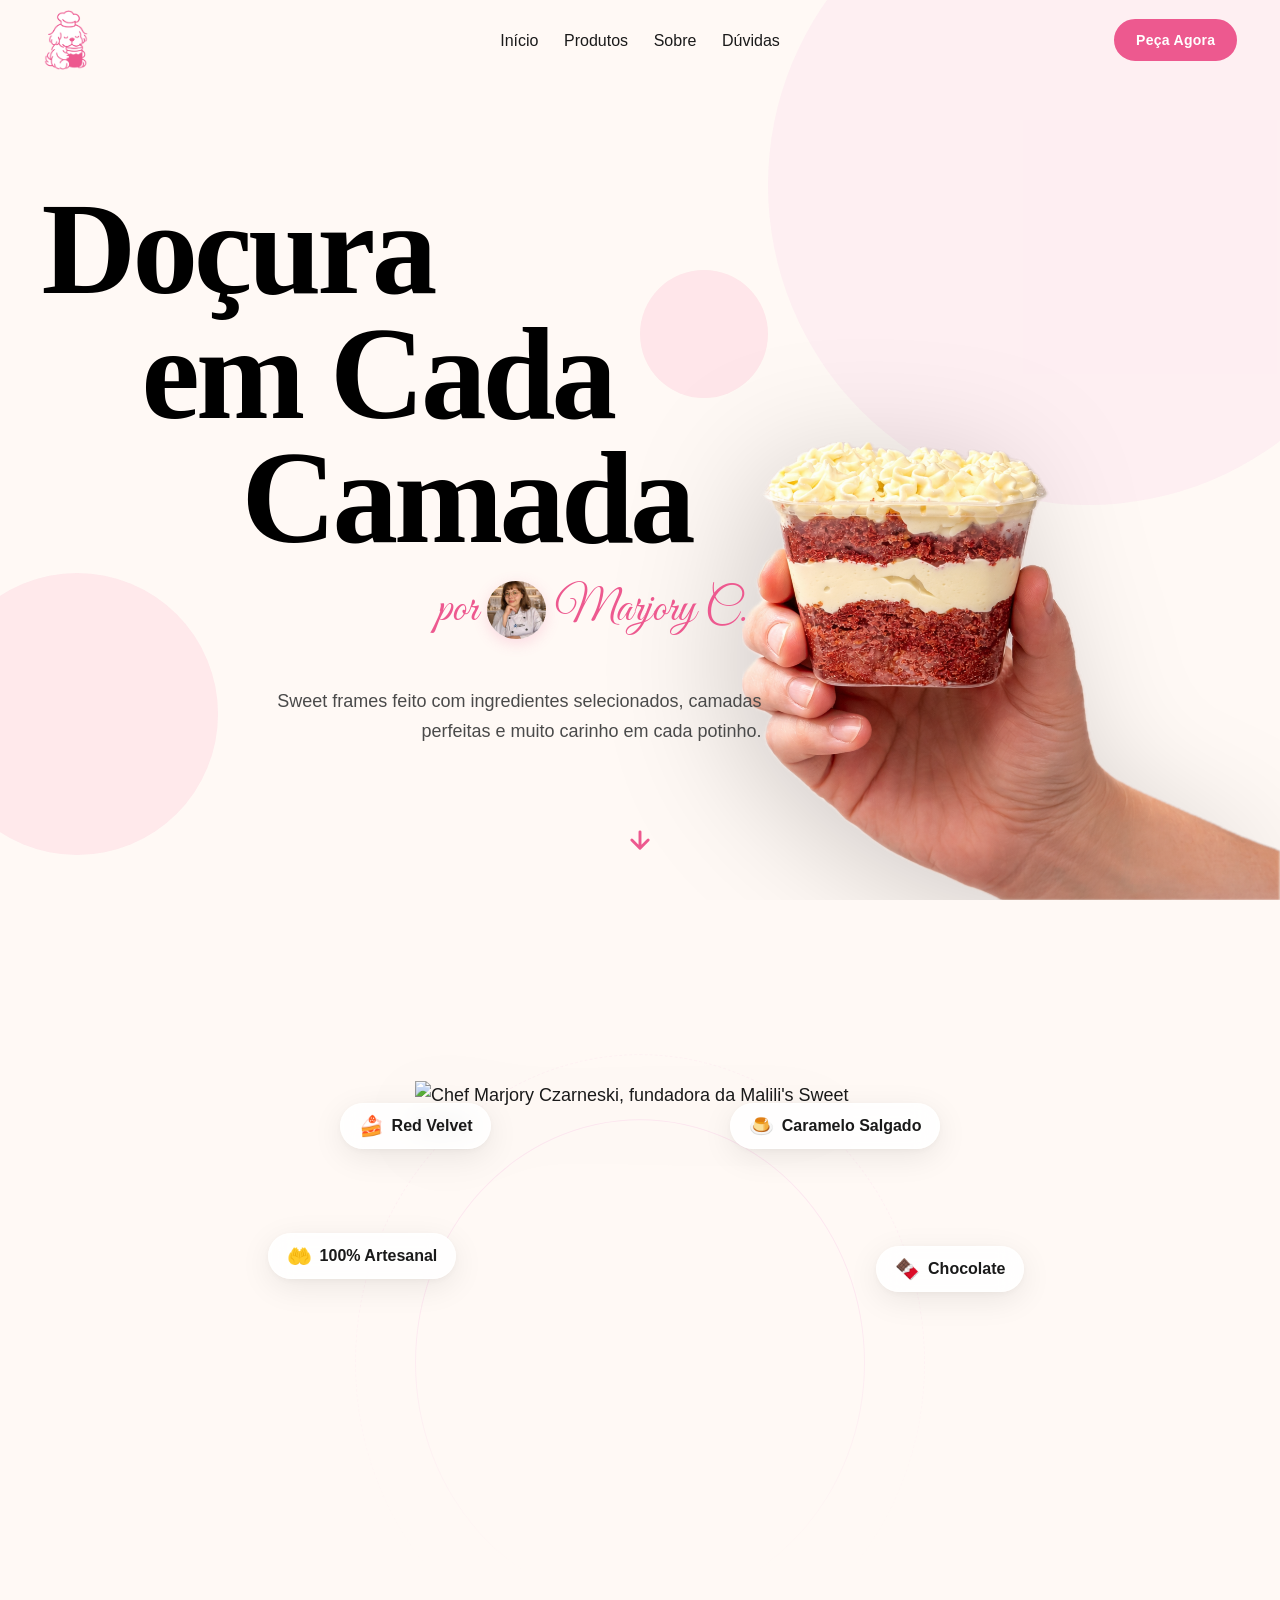
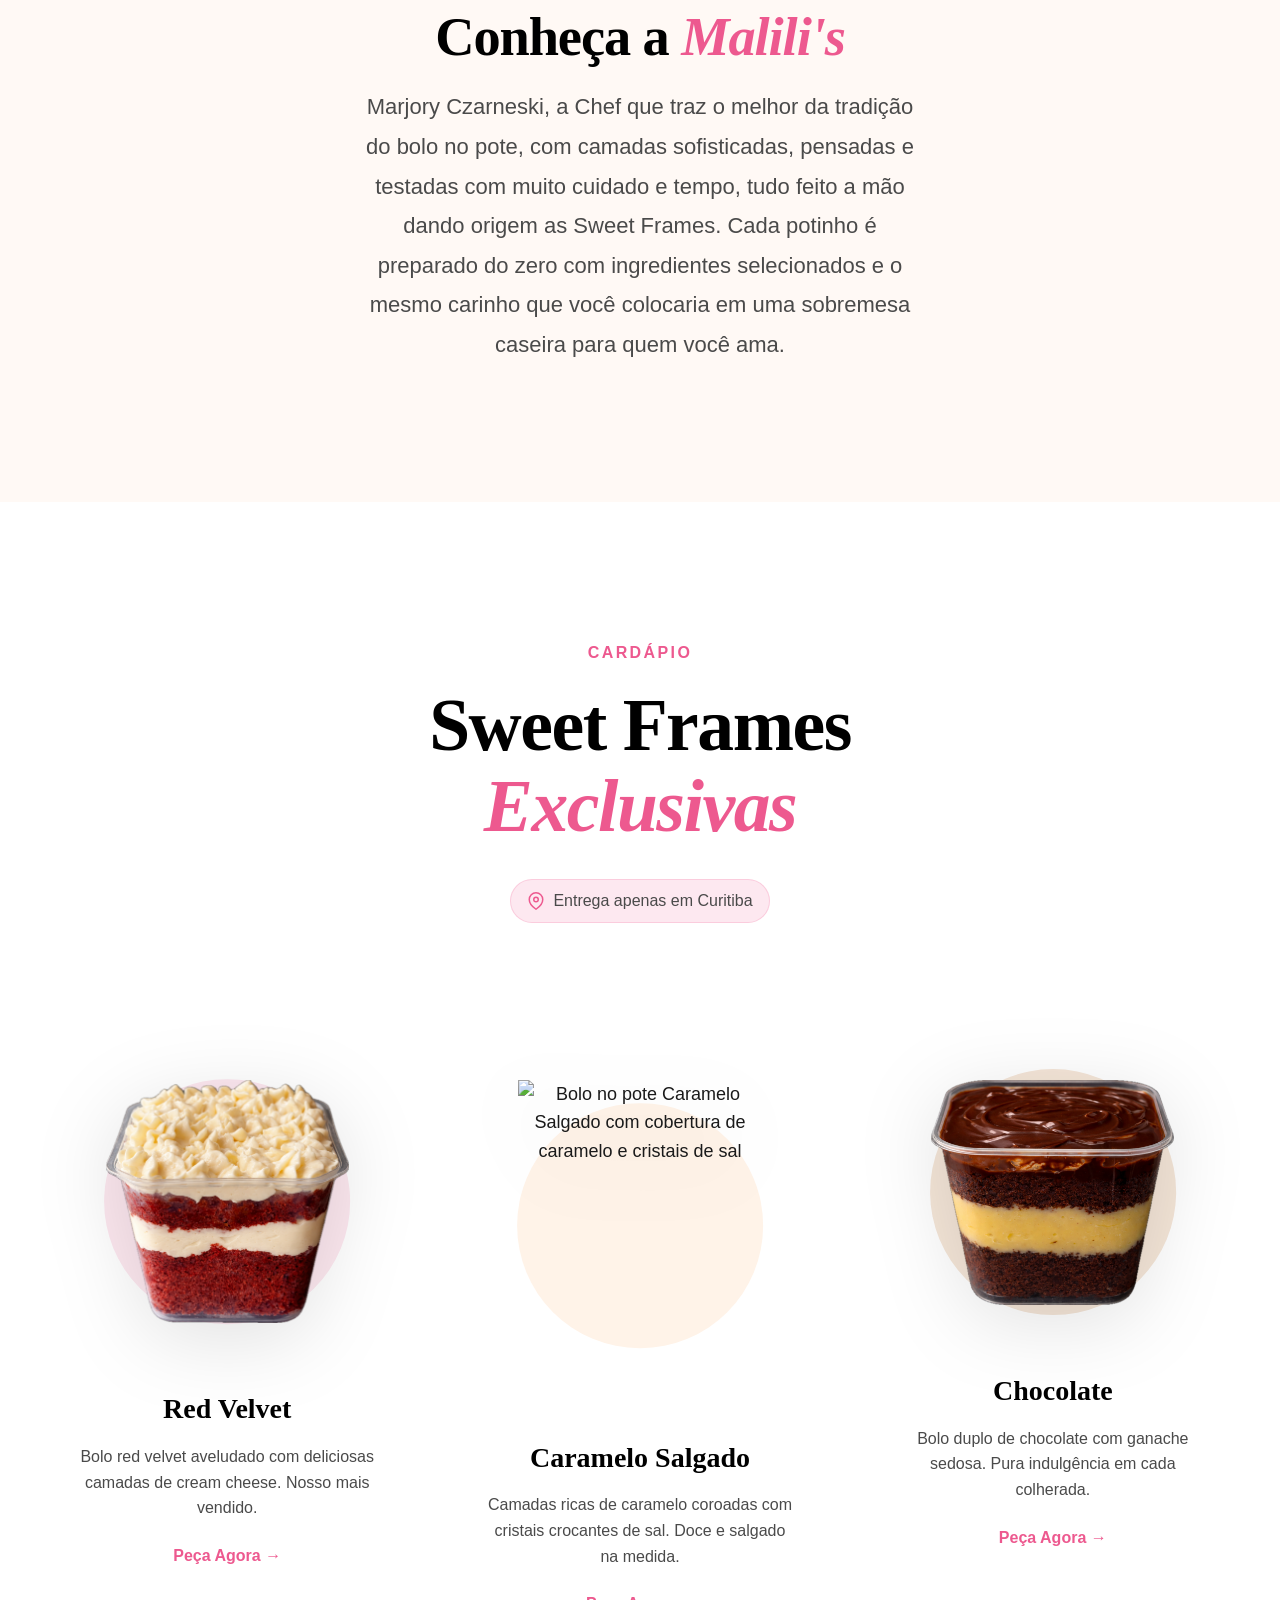
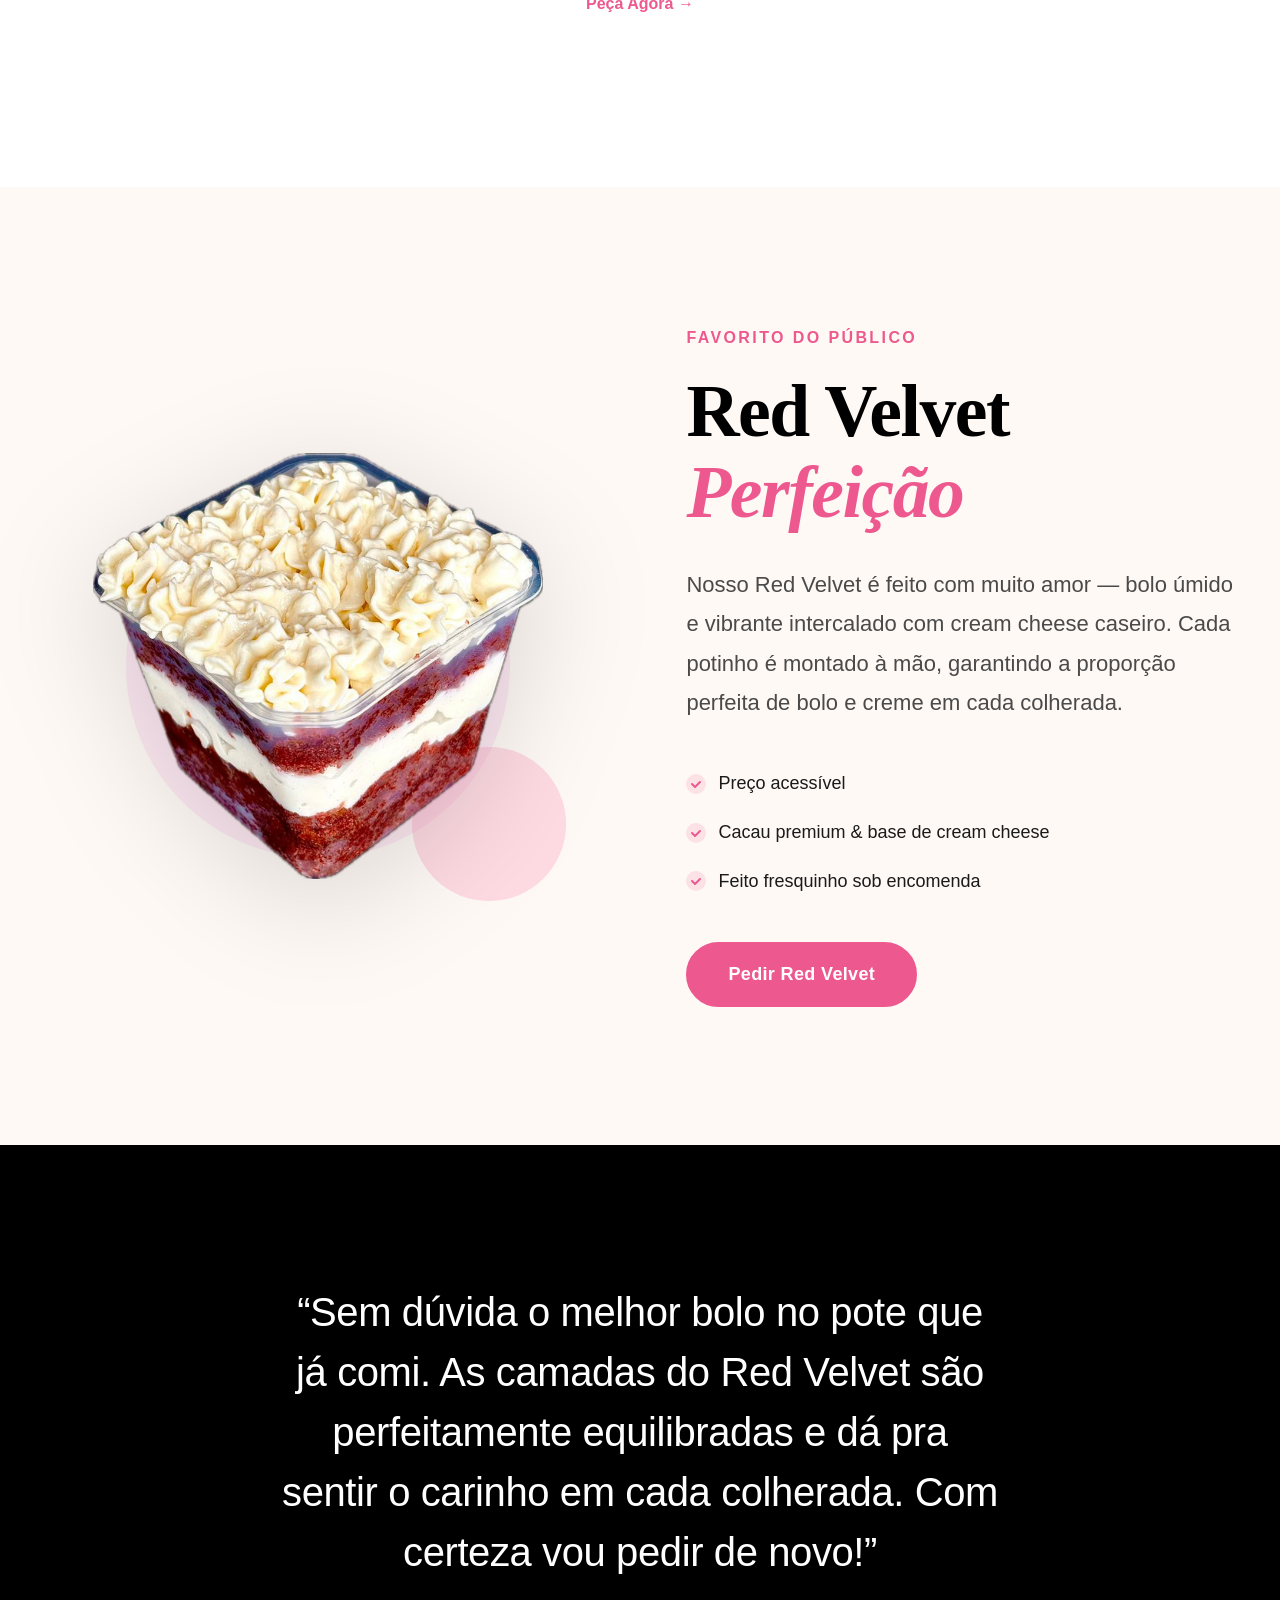
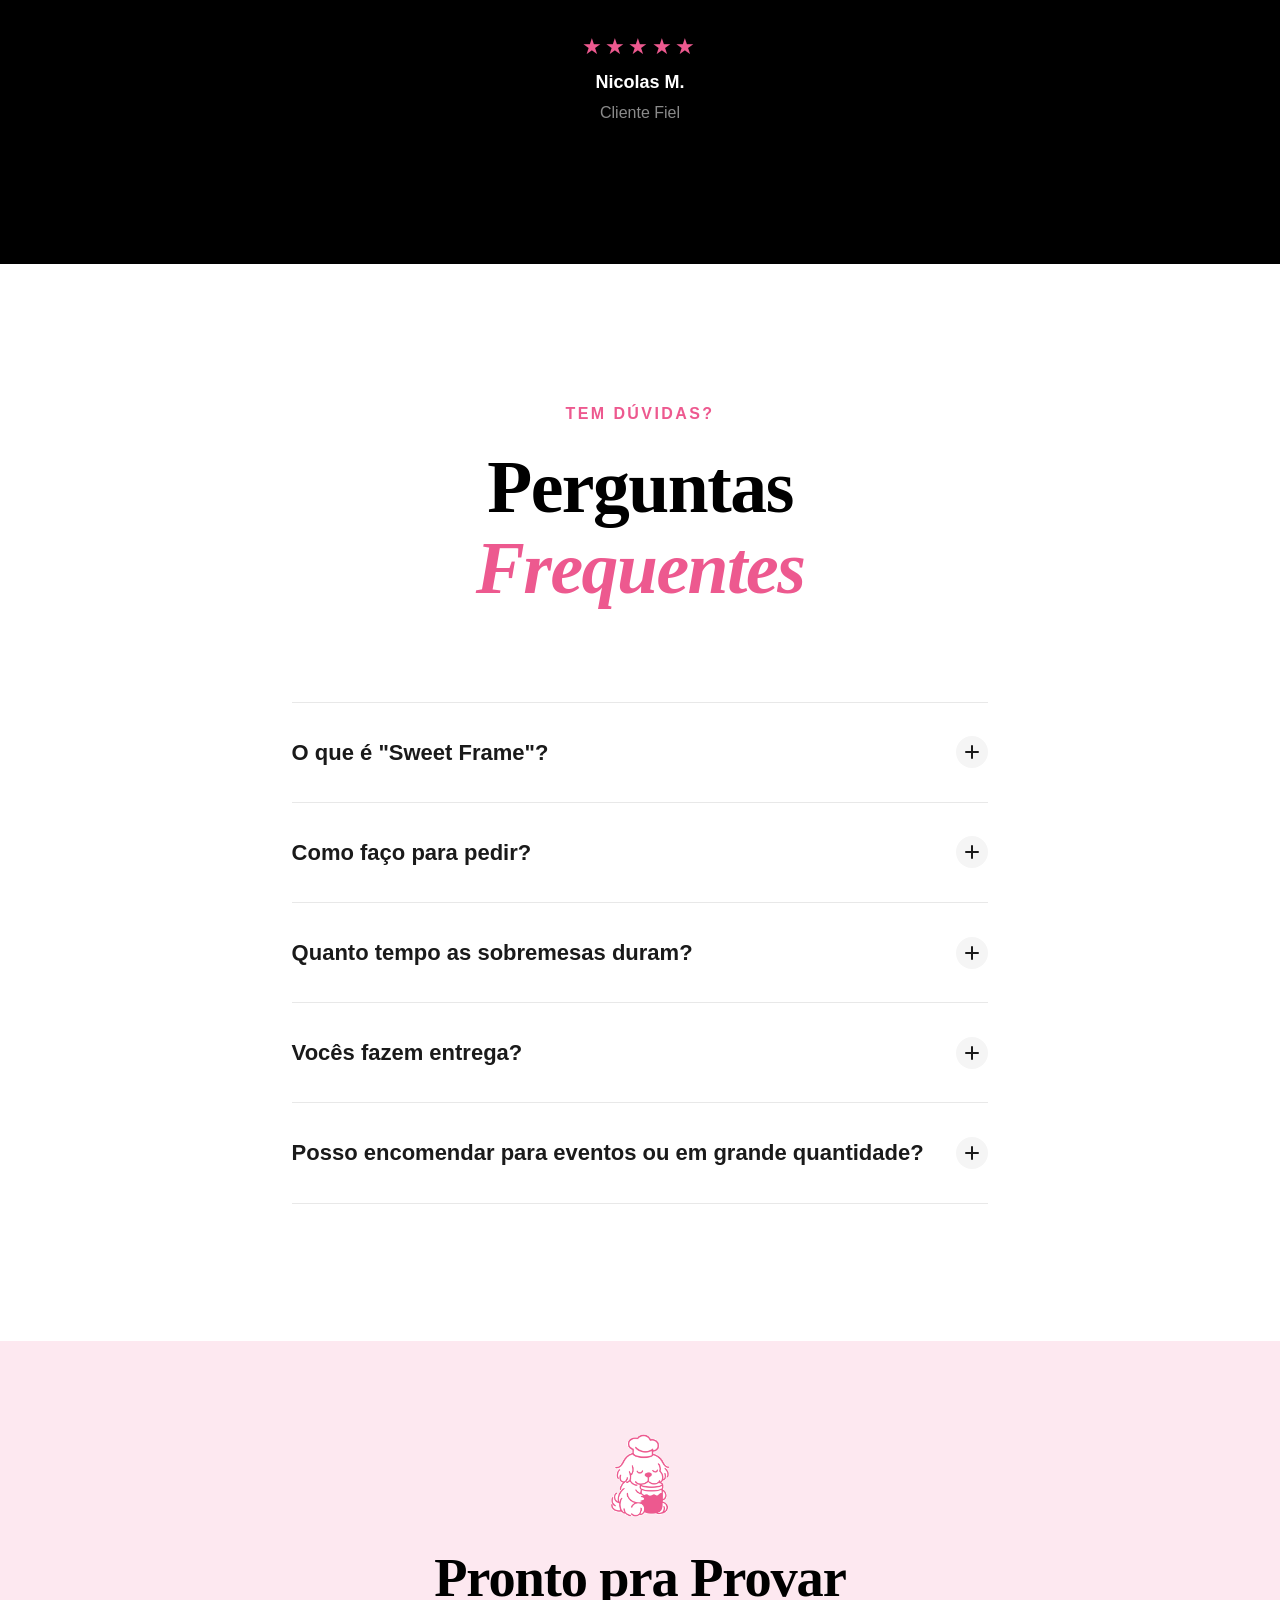
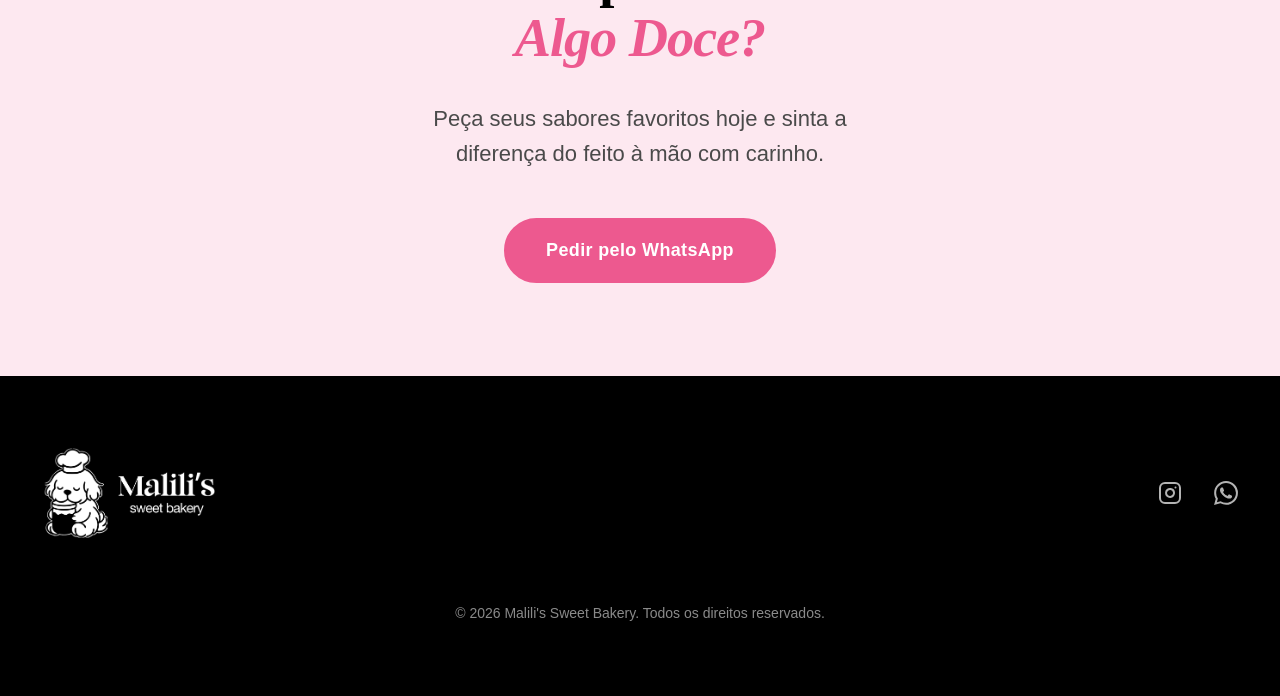
==== commit bab584c9: "Correct the gender agreement in product heading from "Exclusivos" to "Exclusivas" in index.html for " ====
--- a/index.html
+++ b/index.html
@@ -196,7 +196,7 @@
       <div class="products__header">
         <p class="products__eyebrow">Cardápio</p>
         <h2 class="products__heading" id="products-heading">
-          Nossas Sweet Frames<br><em>Exclusivos</em>
+          Sweet Frames<br><em>Exclusivas</em>
         </h2>
         <p class="products__delivery-badge" aria-label="Entrega apenas em Curitiba">
           <span class="products__delivery-badge-icon" aria-hidden="true">
--- a/assets/css/style.css
+++ b/assets/css/style.css
@@ -1474,6 +1474,10 @@
     left: 30%;
     top: 50%;
   }
+
+  .hero__decor .decor-circle--hero-sm {
+    display: none;
+  }
 }
 
 /* Tablet: 768px - 1023px */
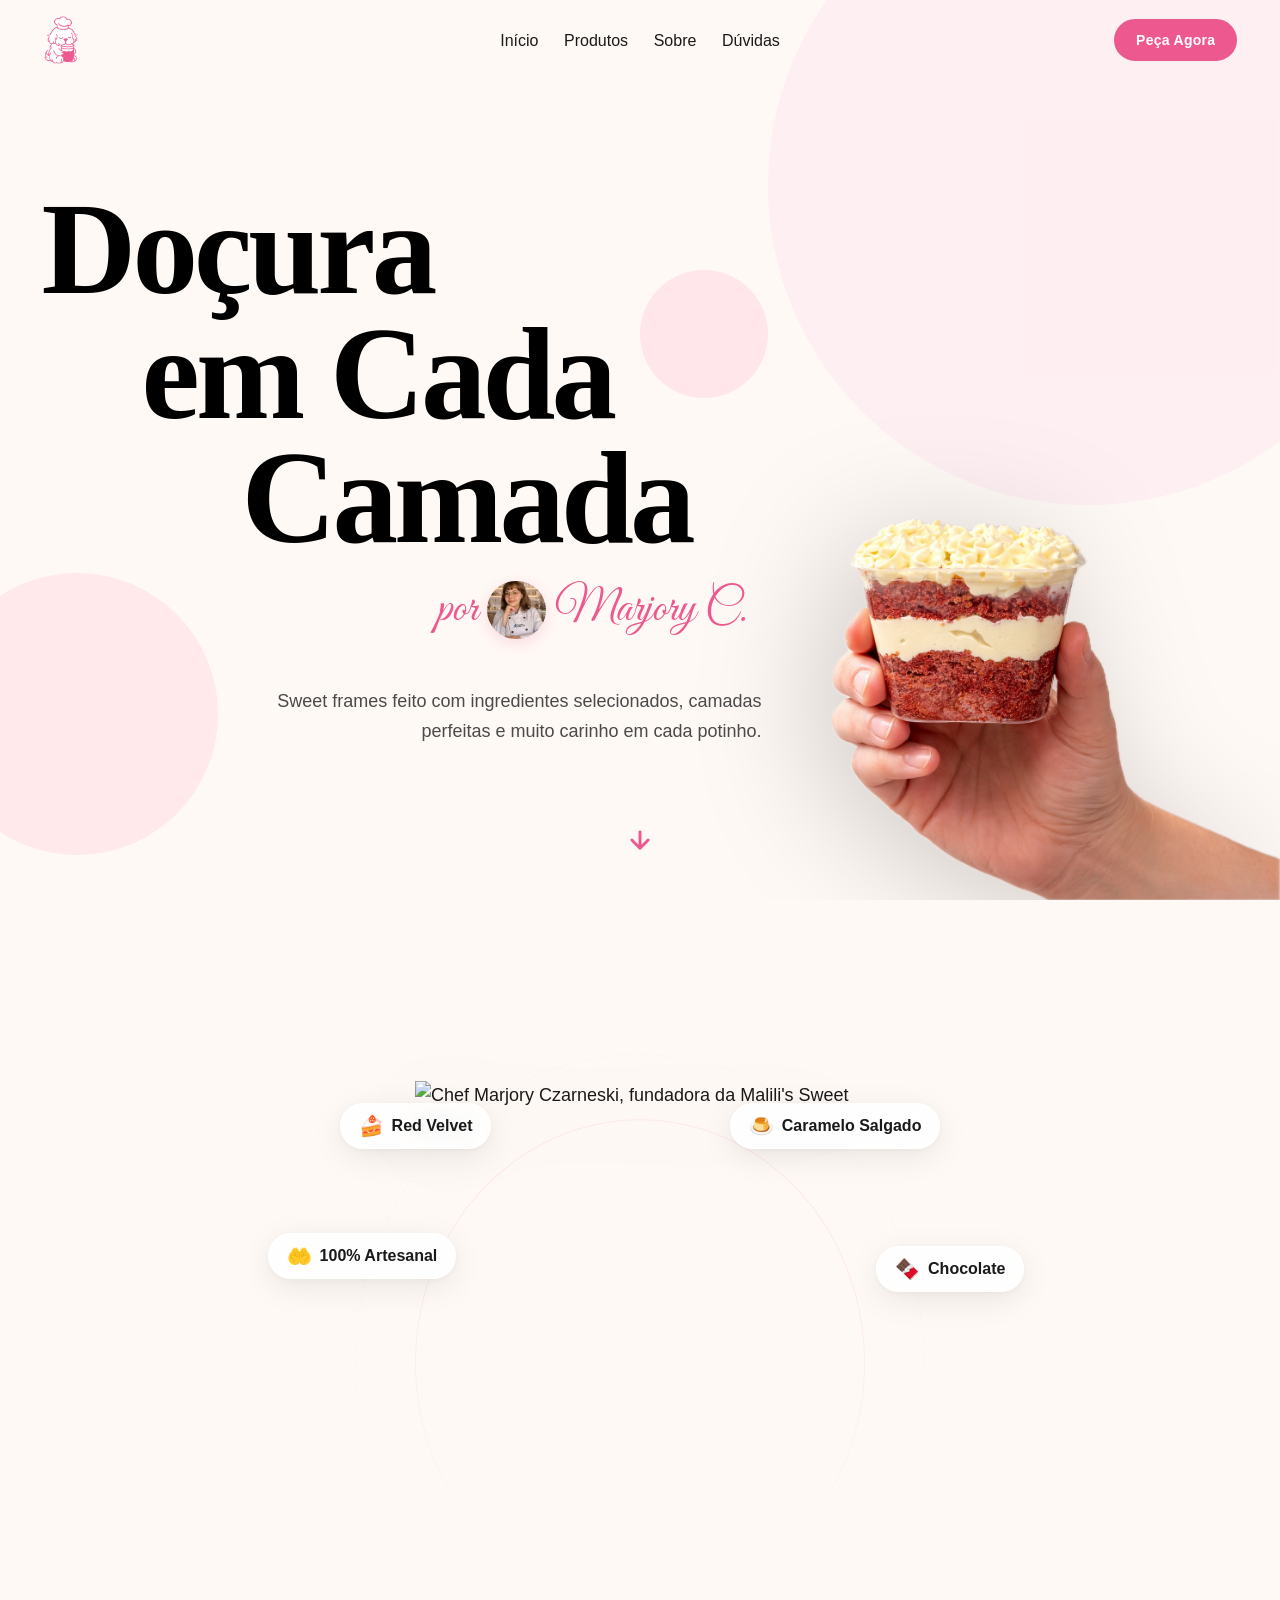
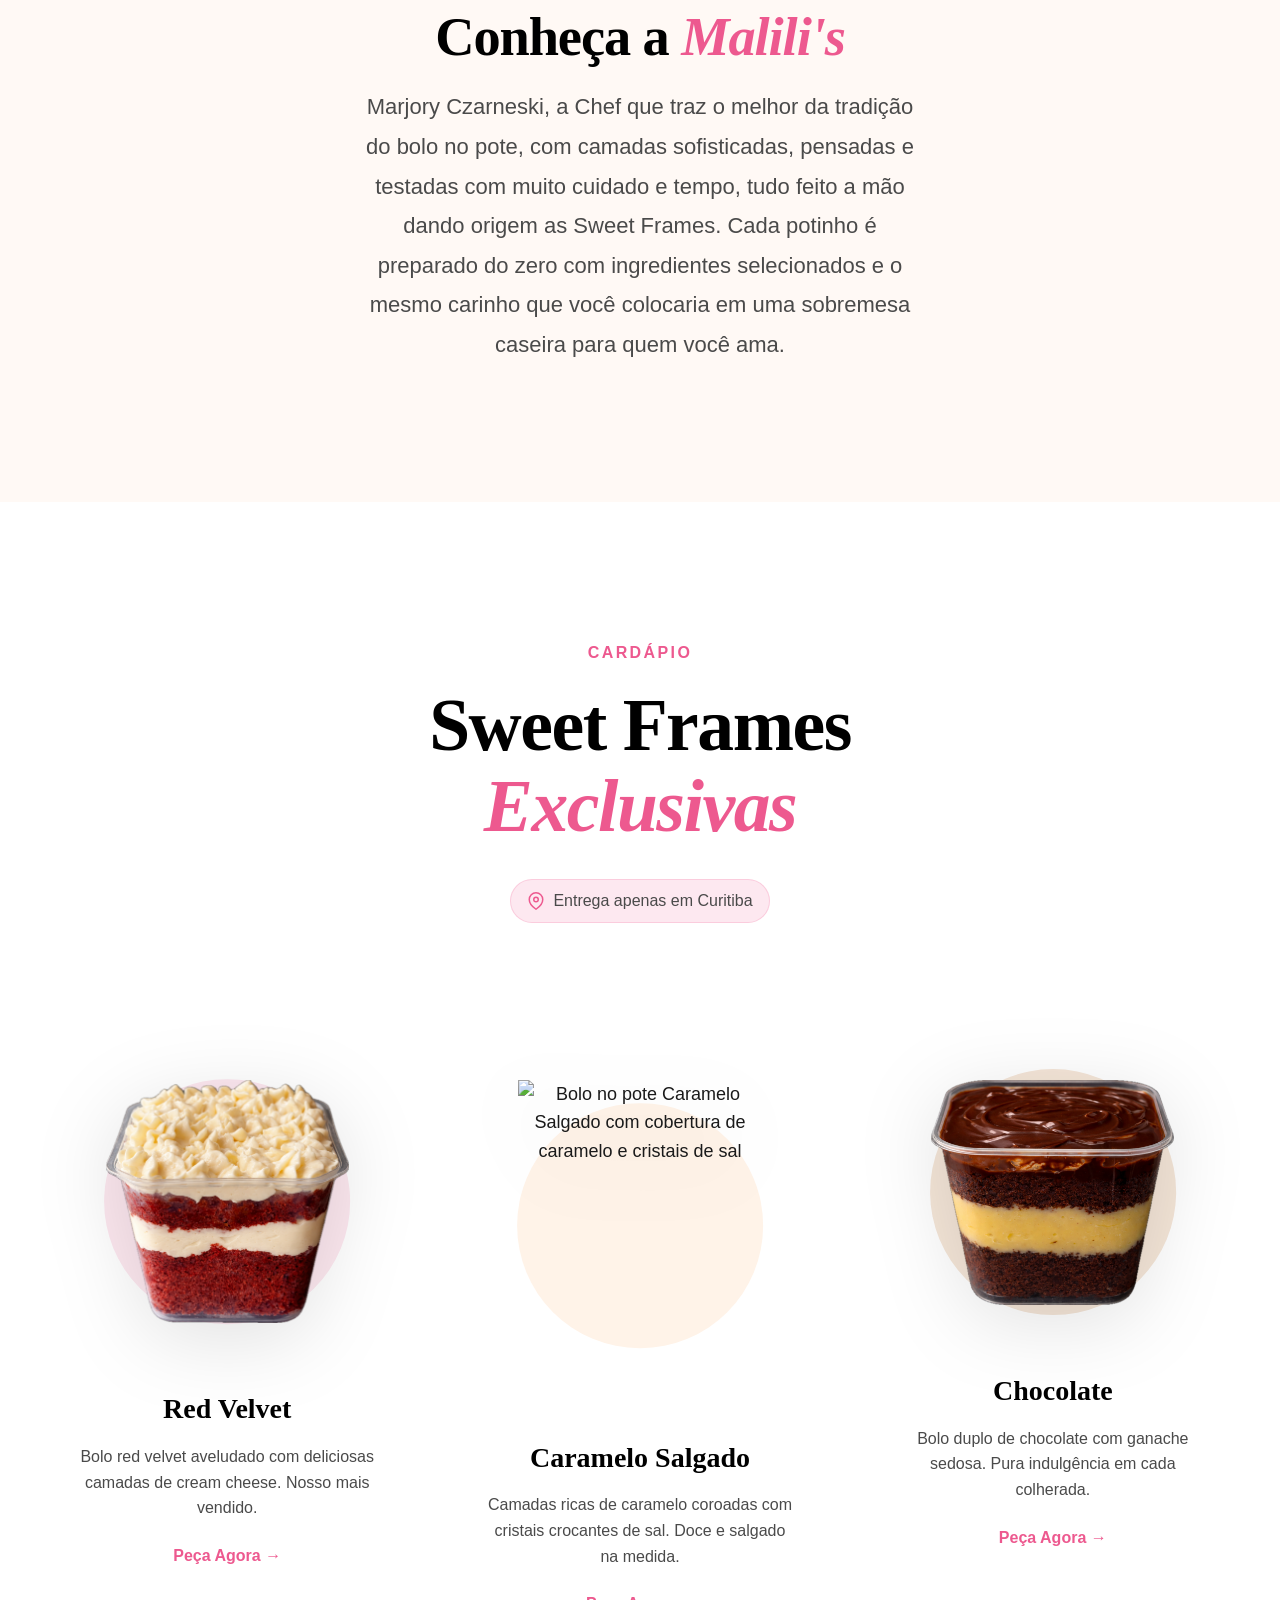
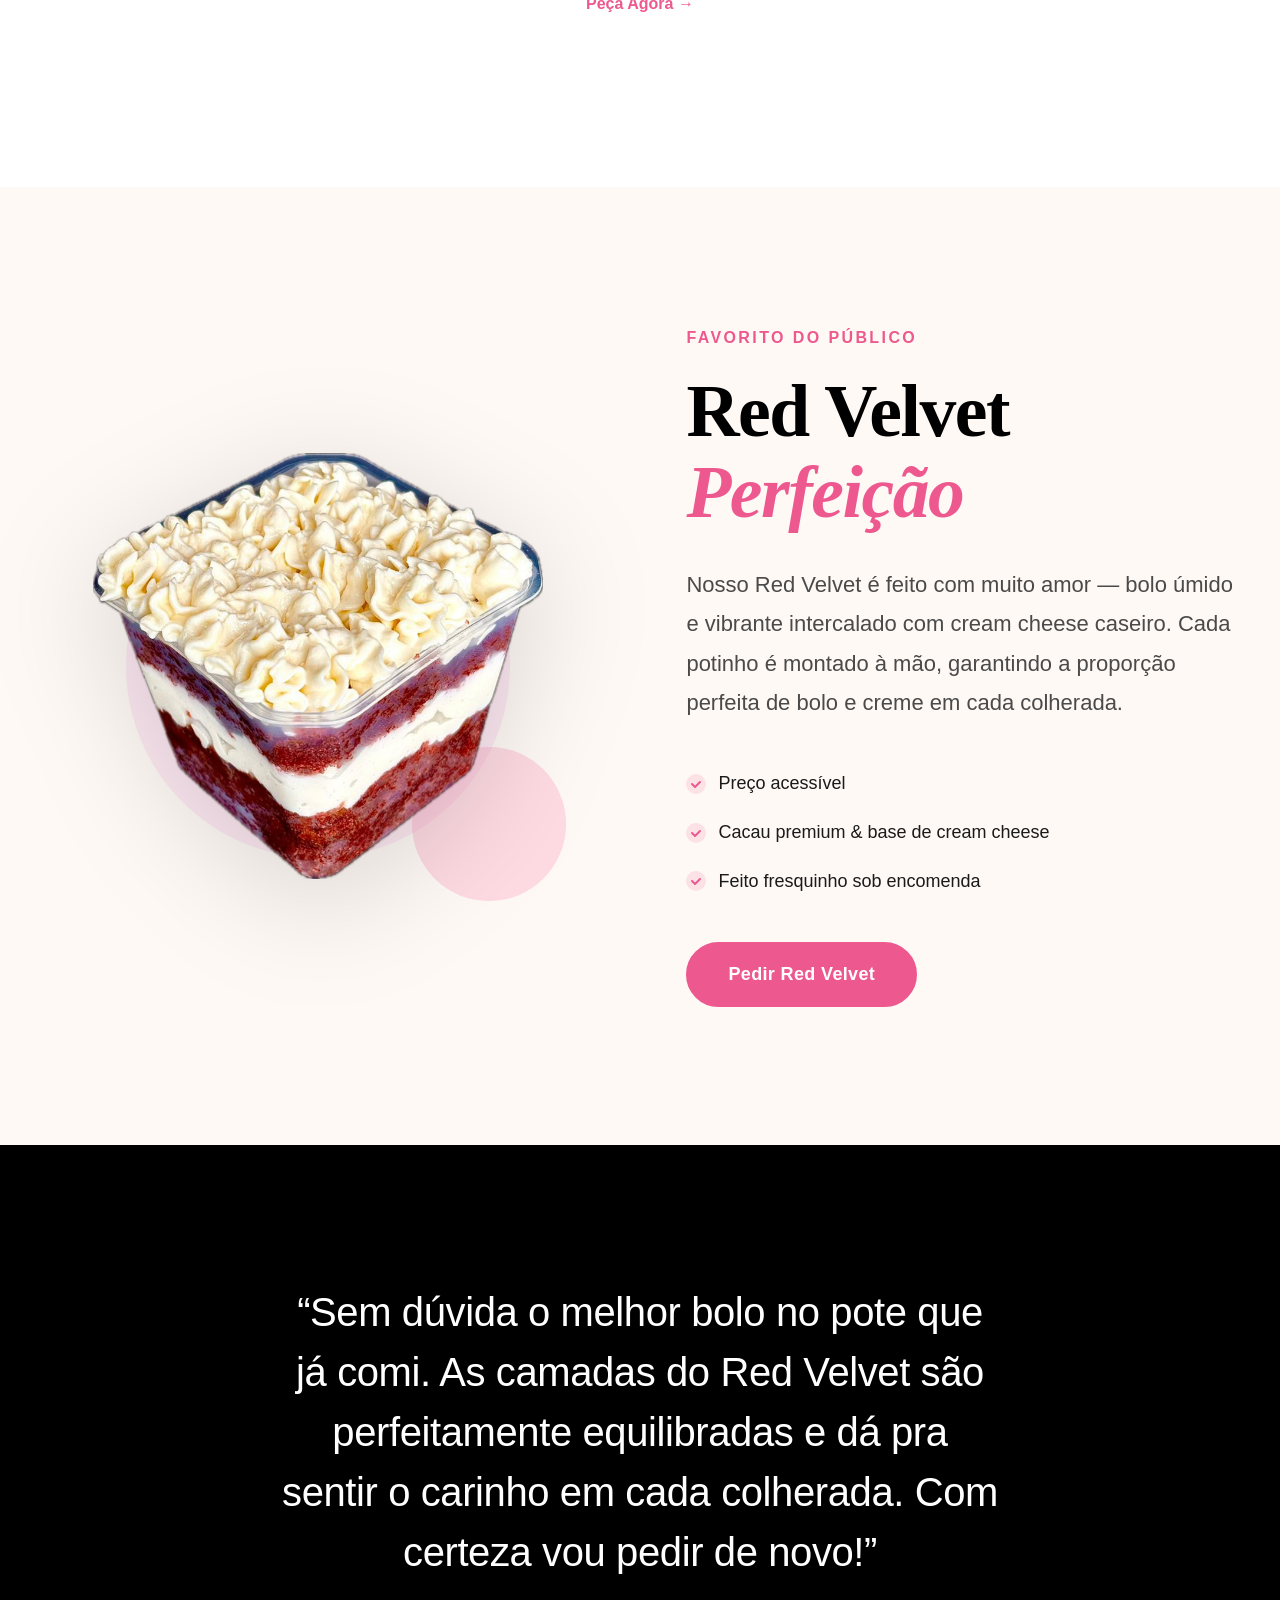
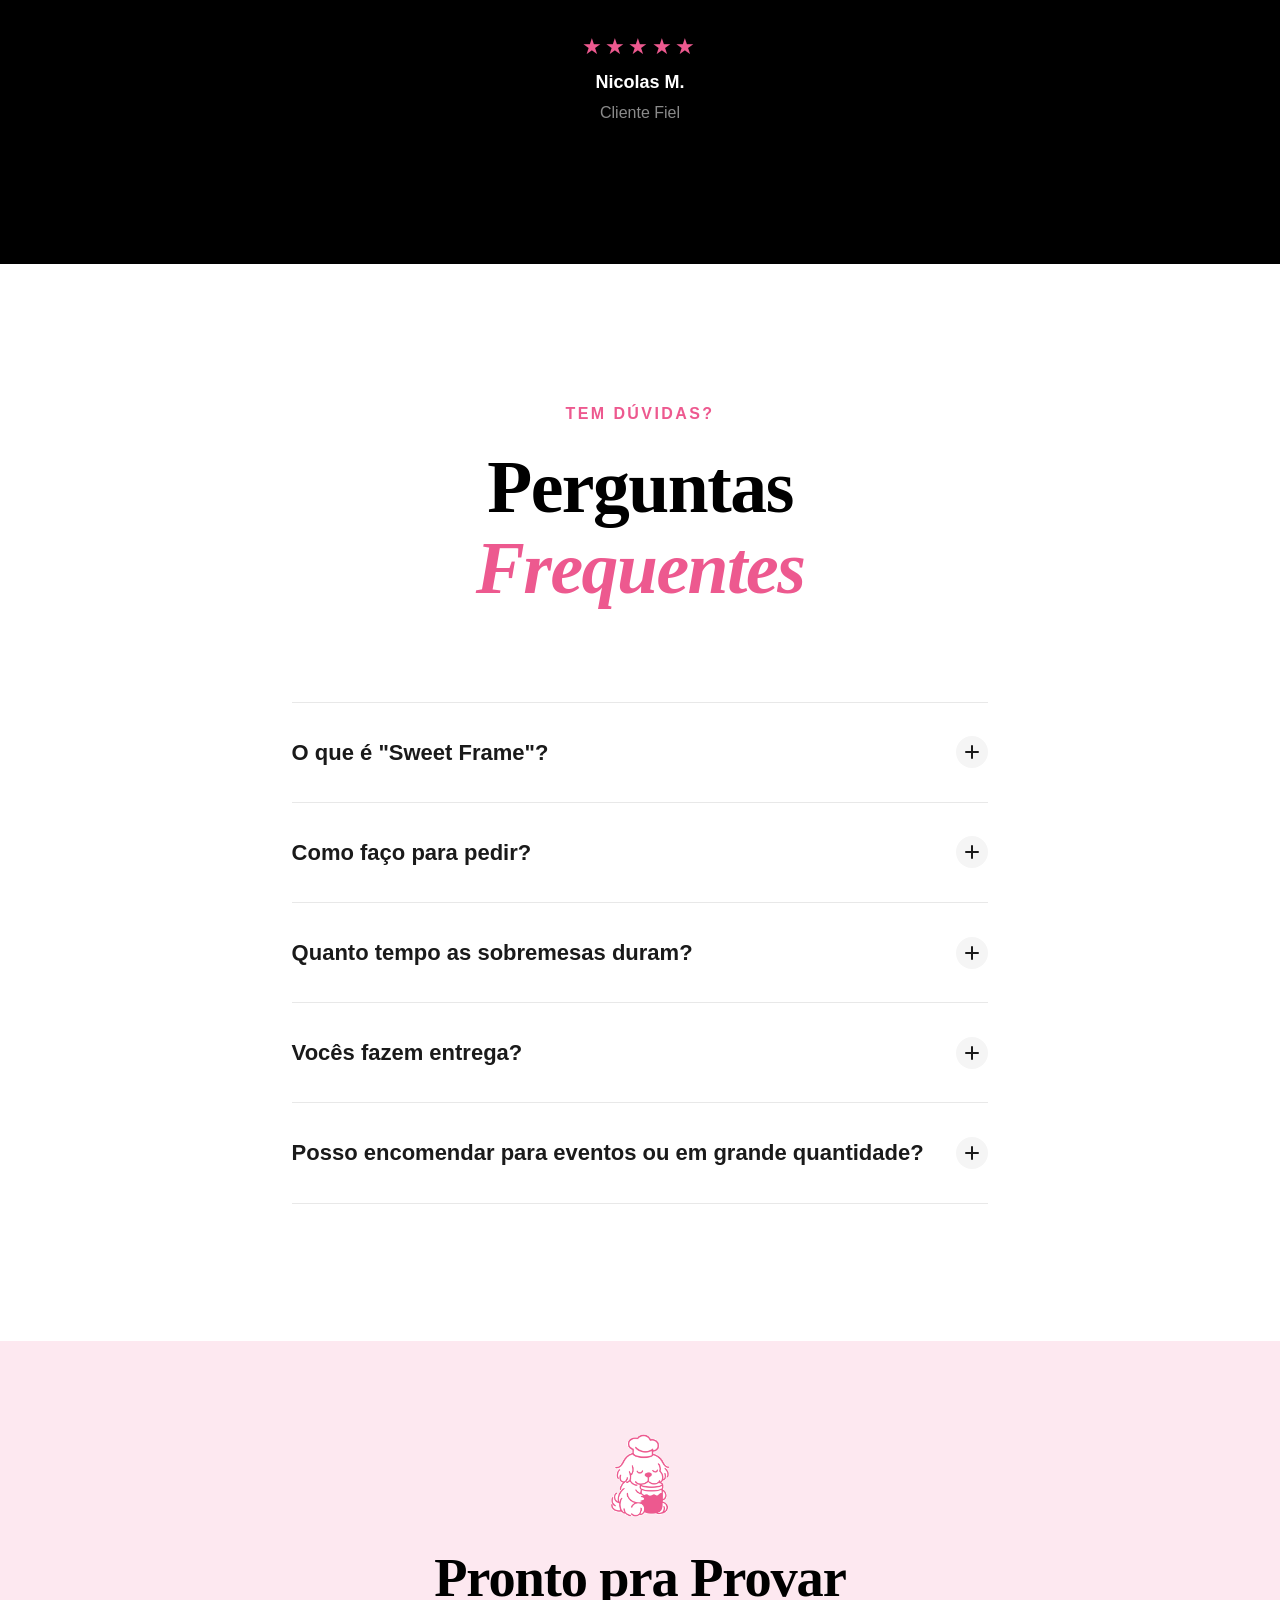
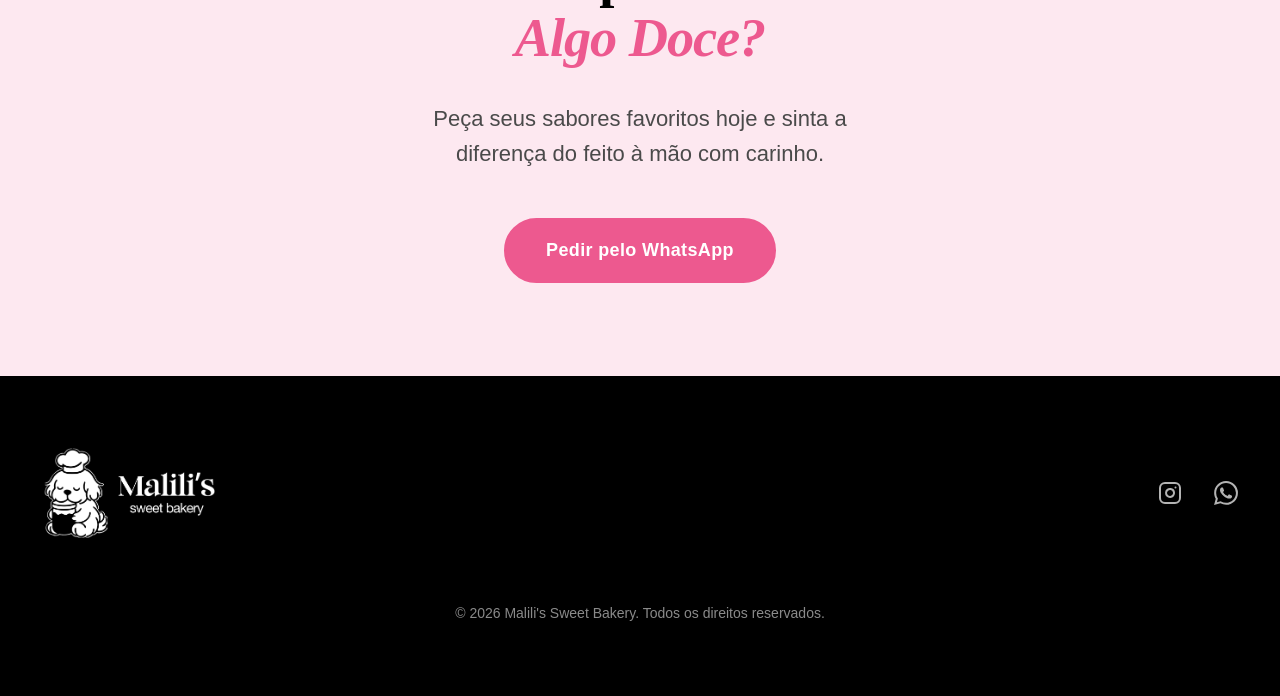
==== commit fe73ffc5: "Update index.html and style.css to improve logo responsiveness and add mobile-specific styles for be" ====
--- a/index.html
+++ b/index.html
@@ -39,10 +39,11 @@
   <header class="navbar" id="navbar" role="banner">
     <nav class="navbar__inner container" aria-label="Navegação principal">
       <a href="#" class="navbar__logo" aria-label="Malili's Sweet Bakery — Início">
-        <img src="assets/images/logos/malilis-color-dog.png"
+        <img src="assets/images/logos/malilis-color-dog.png" class="desktop-header-logo"
              alt="Malili's Sweet Bakery"
              width="160" height="48"
              loading="eager">
+        <img src="assets/images/logos/logo-horizontal-minimal.png" class="mobile-header-logo" alt="Malili's Sweet Bakery" width="160" height="48" loading="eager">
       </a>
 
       <button class="navbar__toggle" aria-expanded="false" aria-controls="nav-menu" aria-label="Abrir menu">
--- a/assets/css/style.css
+++ b/assets/css/style.css
@@ -327,7 +327,7 @@
 }
 
 .navbar__logo img {
-  height: 60px;
+  height: 48px;
   width: auto;
 }
 
@@ -1218,6 +1218,14 @@
   width: 100%;
   text-align: center;
   margin-top: var(--space-md);
+}
+
+.mobile-header-logo {
+  display: none;
+}
+
+.desktop-header-logo {
+  display: block;
 }
 
 /* ==========================================================================
@@ -1478,6 +1486,14 @@
   .hero__decor .decor-circle--hero-sm {
     display: none;
   }
+
+  .mobile-header-logo {
+    display: block;
+  }
+
+  .desktop-header-logo {
+    display: none;
+  }
 }
 
 /* Tablet: 768px - 1023px */
@@ -1500,6 +1516,44 @@
     grid-column: 1 / -1;
     max-width: 380px;
     margin-inline: auto;
+  }
+}
+
+/* Special Mobile: 360px - 600px */
+@media (min-width: 360px) and (max-width: 600px) {
+  .hero__heading {
+    text-align: left;
+  }
+
+  .second--hero-line {
+    margin-left: 50px;
+  }
+
+  .third--hero-line {
+    margin-left: 120px;
+  }
+
+  .hero__chef {
+    justify-content: end !important;
+  }
+
+  .hero__subtext {
+    text-align: right;
+  }
+}
+
+/* Fix for hero image on small desktop screens */
+@media (min-width: 1100px) and (max-width: 1280px) {
+  .hero__image {
+    width: 35% !important;
+    right: 0;
+  }
+}
+
+@media (min-width: 800px) and (max-width: 1100px) {
+  .hero__image {
+    width: 40% !important;
+    right: 0;
   }
 }
 
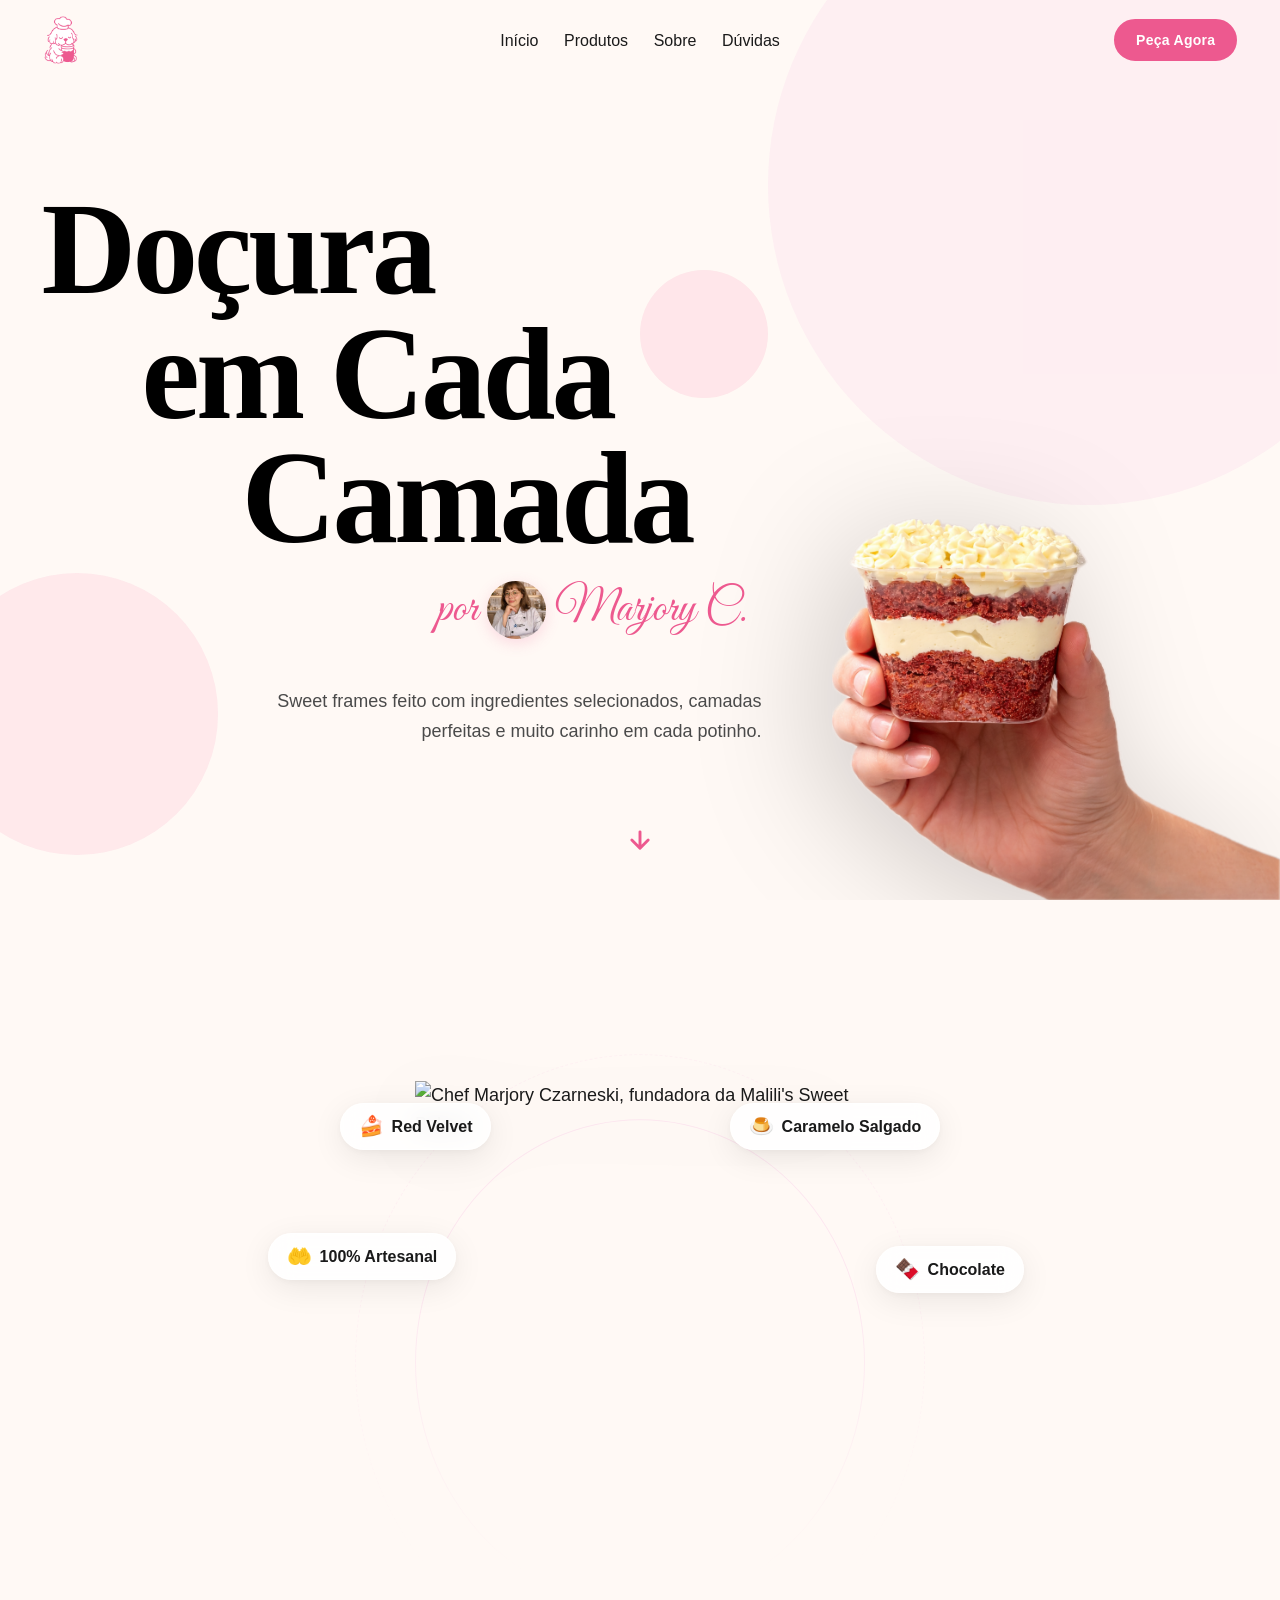
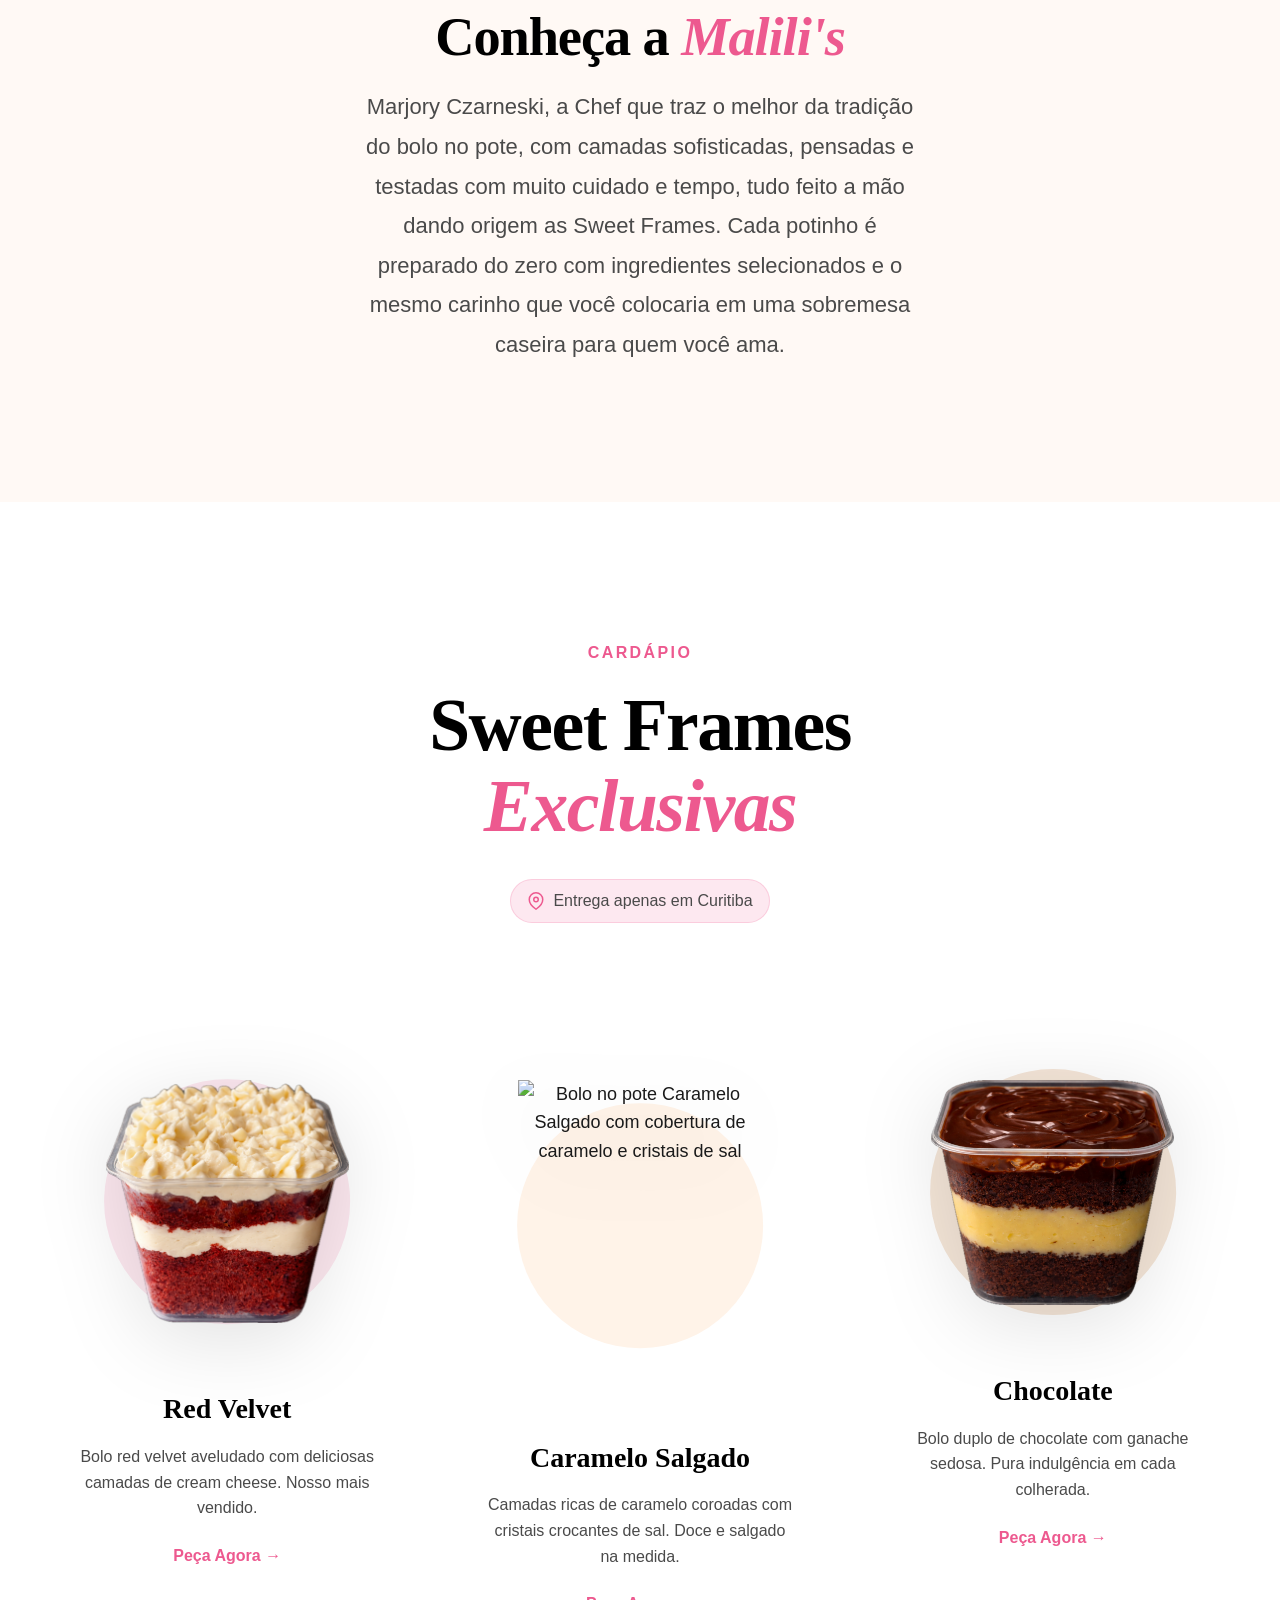
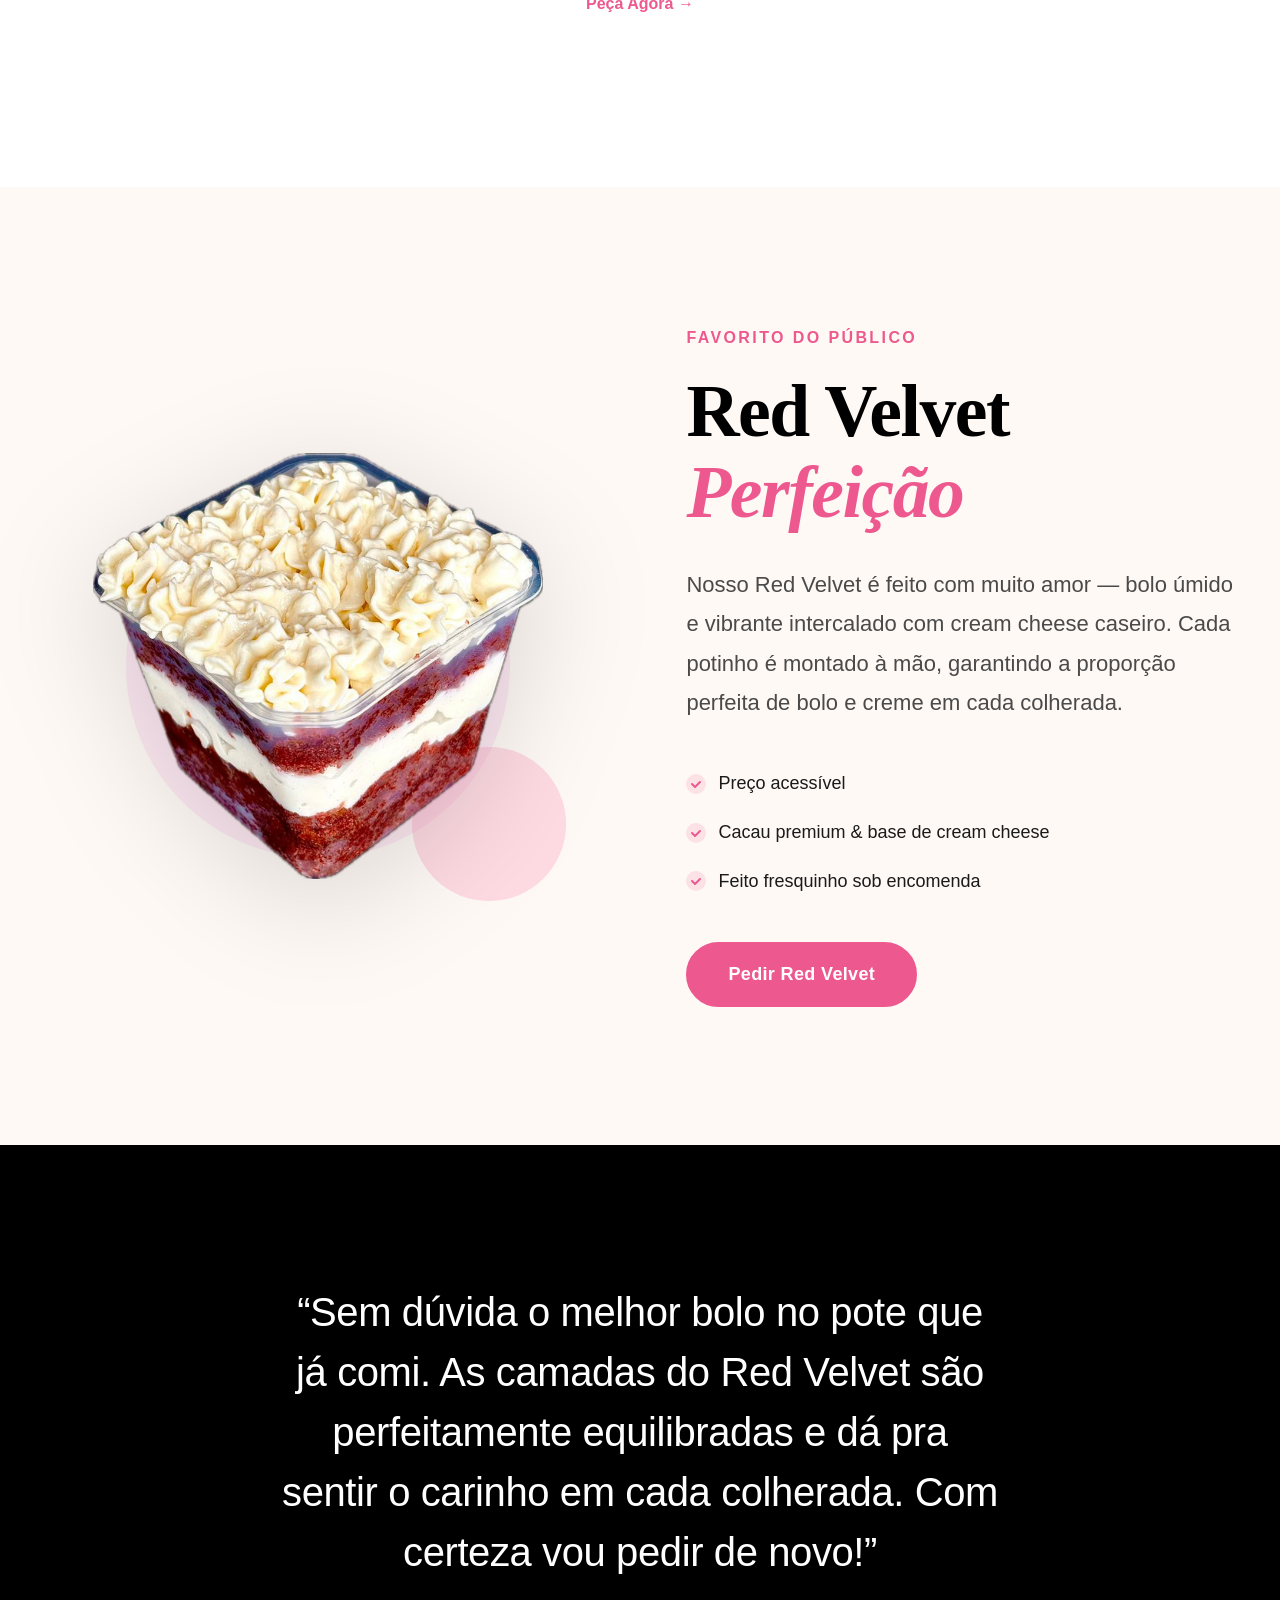
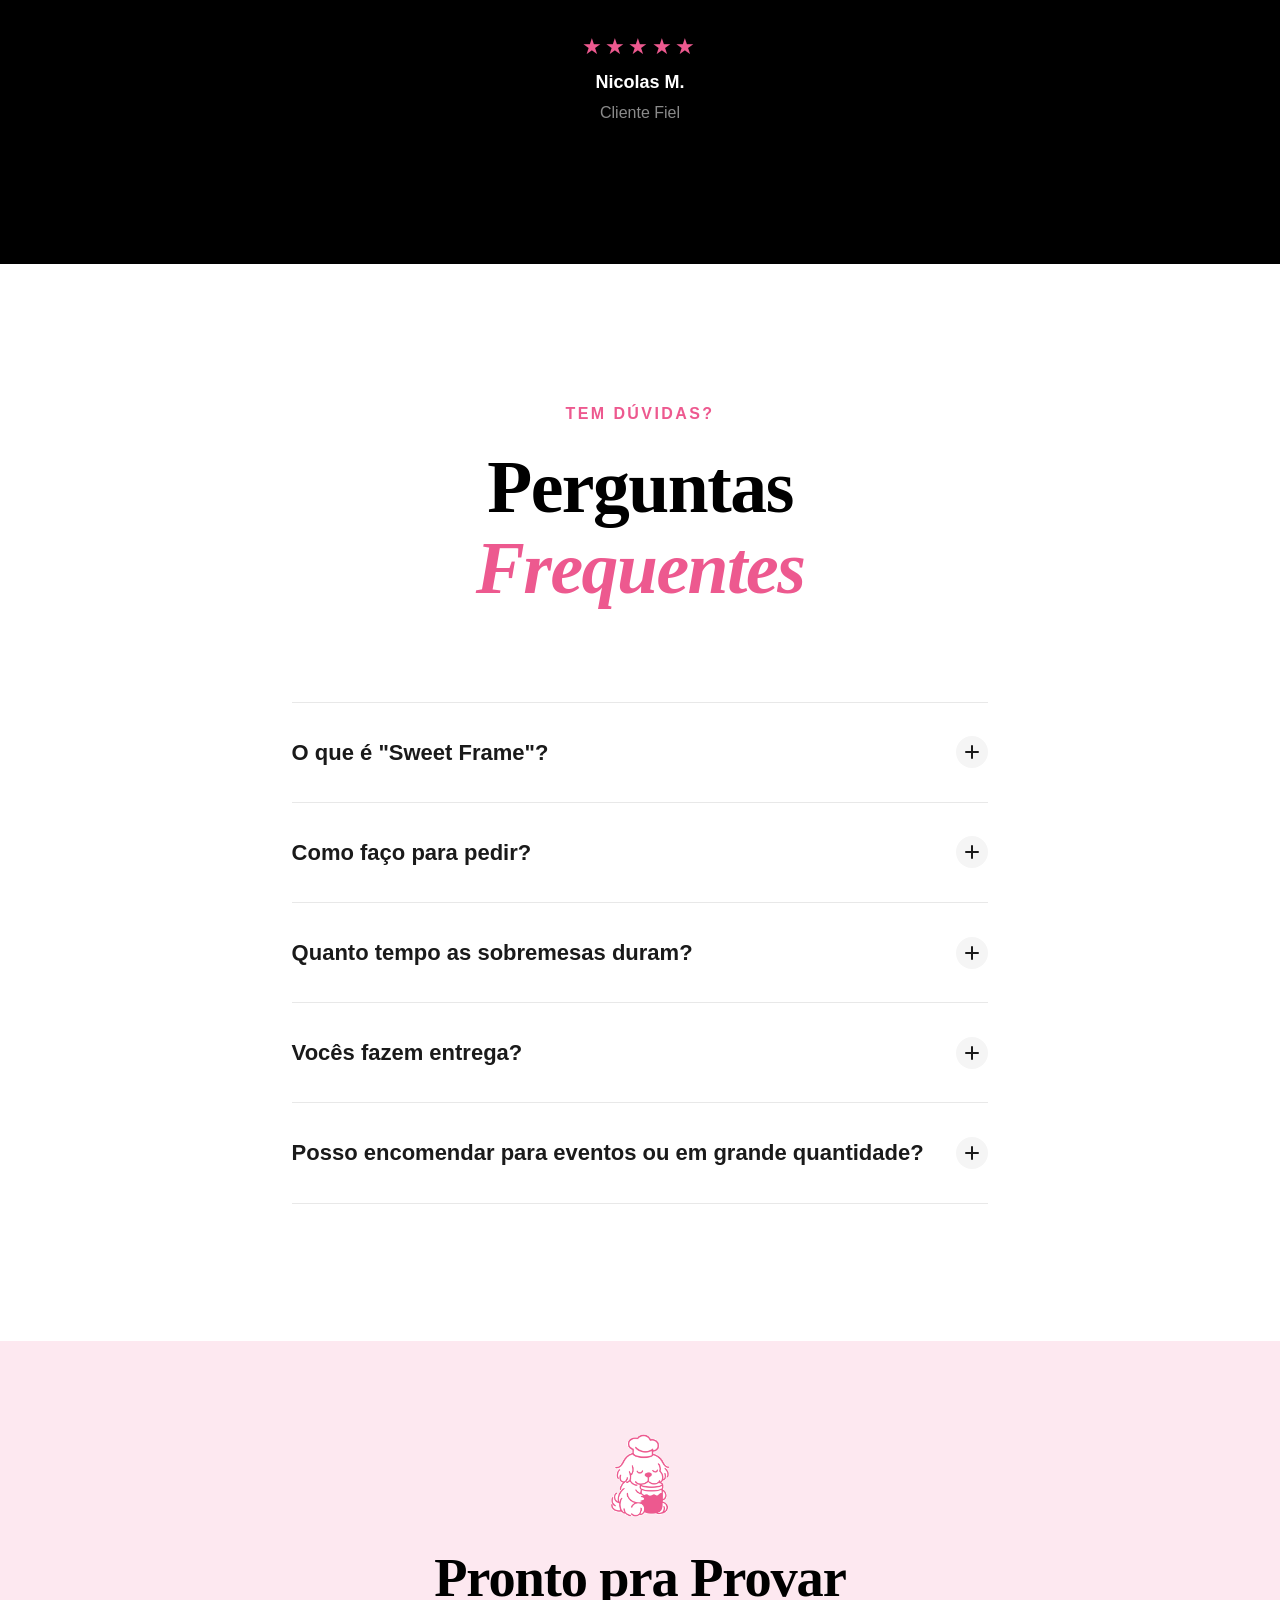
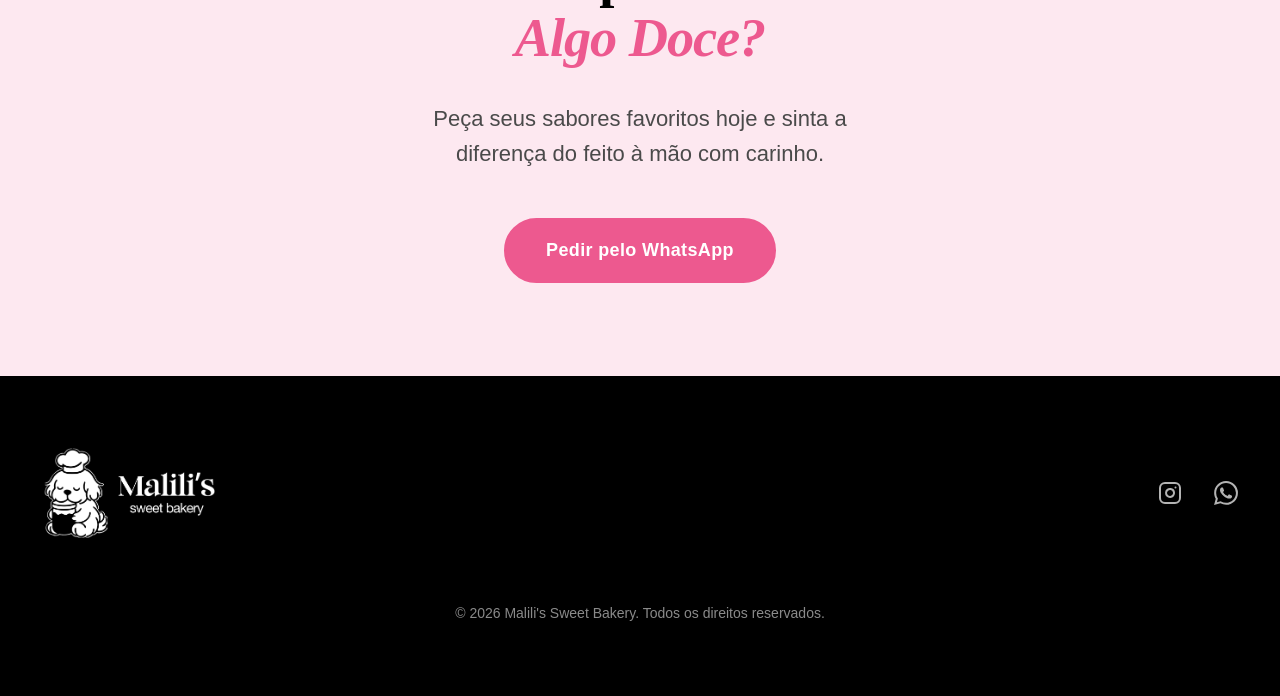
==== commit c90d3b12: "Refactor logo height in index.html for better mobile display, and implement balloon entrance animati" ====
--- a/index.html
+++ b/index.html
@@ -43,7 +43,7 @@
              alt="Malili's Sweet Bakery"
              width="160" height="48"
              loading="eager">
-        <img src="assets/images/logos/logo-horizontal-minimal.png" class="mobile-header-logo" alt="Malili's Sweet Bakery" width="160" height="48" loading="eager">
+        <img src="assets/images/logos/logo-horizontal-minimal.png" class="mobile-header-logo" alt="Malili's Sweet Bakery" width="160" height="36" loading="eager">
       </a>
 
       <button class="navbar__toggle" aria-expanded="false" aria-controls="nav-menu" aria-label="Abrir menu">
--- a/assets/css/style.css
+++ b/assets/css/style.css
@@ -701,7 +701,18 @@
   filter: drop-shadow(0 20px 40px rgba(0, 0, 0, 0.1));
 }
 
-/* Floating balloons — base */
+/* Floating balloons — base; entrance on load via CSS so they always show */
+@keyframes balloonIn {
+  from {
+    opacity: 0;
+    transform: scale(0.92);
+  }
+  to {
+    opacity: 1;
+    transform: scale(1);
+  }
+}
+
 .about__balloon {
   position: absolute;
   z-index: calc(var(--z-content) + 2);
@@ -722,6 +733,13 @@
   transition:
     transform 0.3s var(--ease-playful),
     box-shadow 0.3s var(--ease-playful);
+  animation: balloonIn 0.5s ease-out both;
+}
+
+@media (prefers-reduced-motion: reduce) {
+  .about__balloon {
+    animation: none;
+  }
 }
 
 .about__balloon:hover {
@@ -742,25 +760,29 @@
   color: var(--color-dark);
 }
 
-/* Balloon positions — 4 balloons arranged around the circle */
+/* Balloon positions — 4 balloons arranged around the circle; stagger entrance */
 .about__balloon--rv {
   top: 10%;
   left: 0%;
+  animation-delay: 0.1s;
 }
 
 .about__balloon--sc {
   top: 10%;
   right: 0%;
+  animation-delay: 0.2s;
 }
 
 .about__balloon--ch {
   top: 32%;
   right: -14%;
+  animation-delay: 0.3s;
 }
 
 .about__balloon--handmade {
   top: 30%;
   left: -12%;
+  animation-delay: 0.4s;
 }
 
 /* Text content — overlaps the faded bottom of the photo */
@@ -1489,6 +1511,7 @@
 
   .mobile-header-logo {
     display: block;
+    height: 36px !important;
   }
 
   .desktop-header-logo {
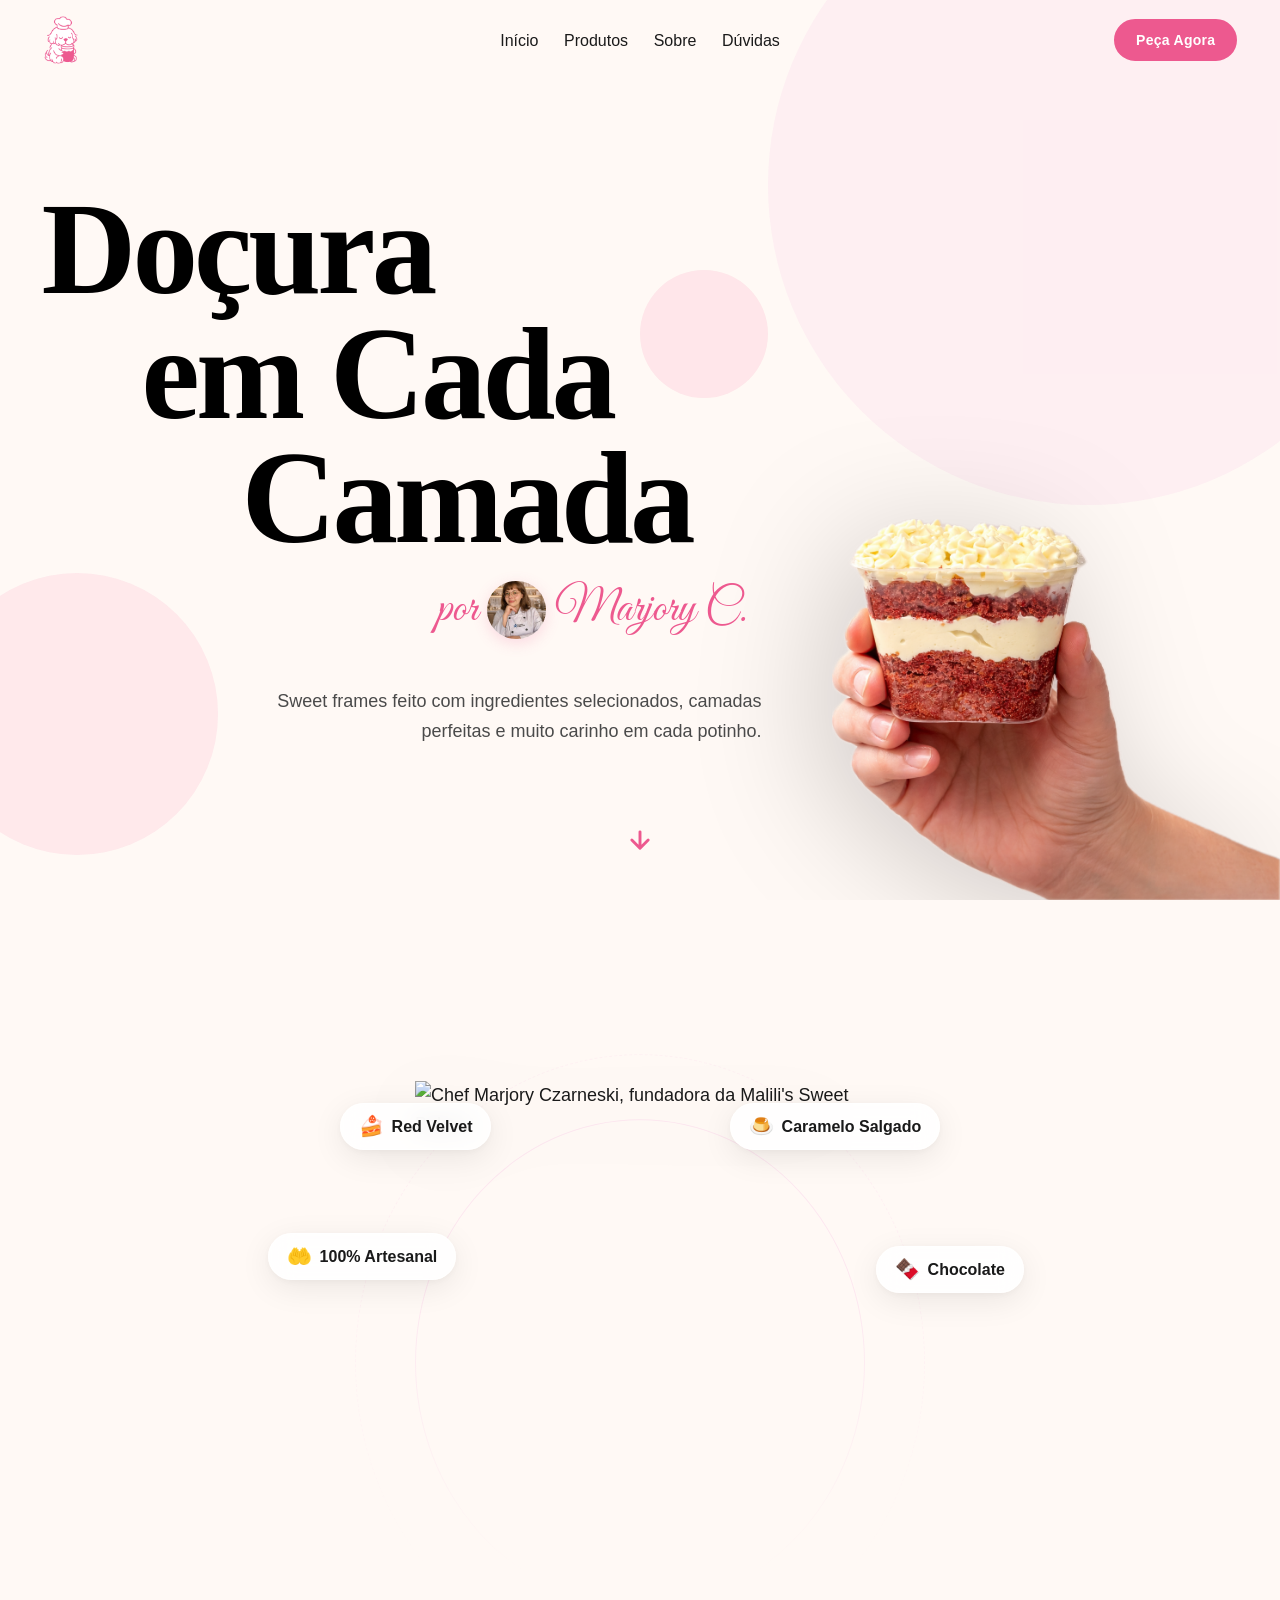
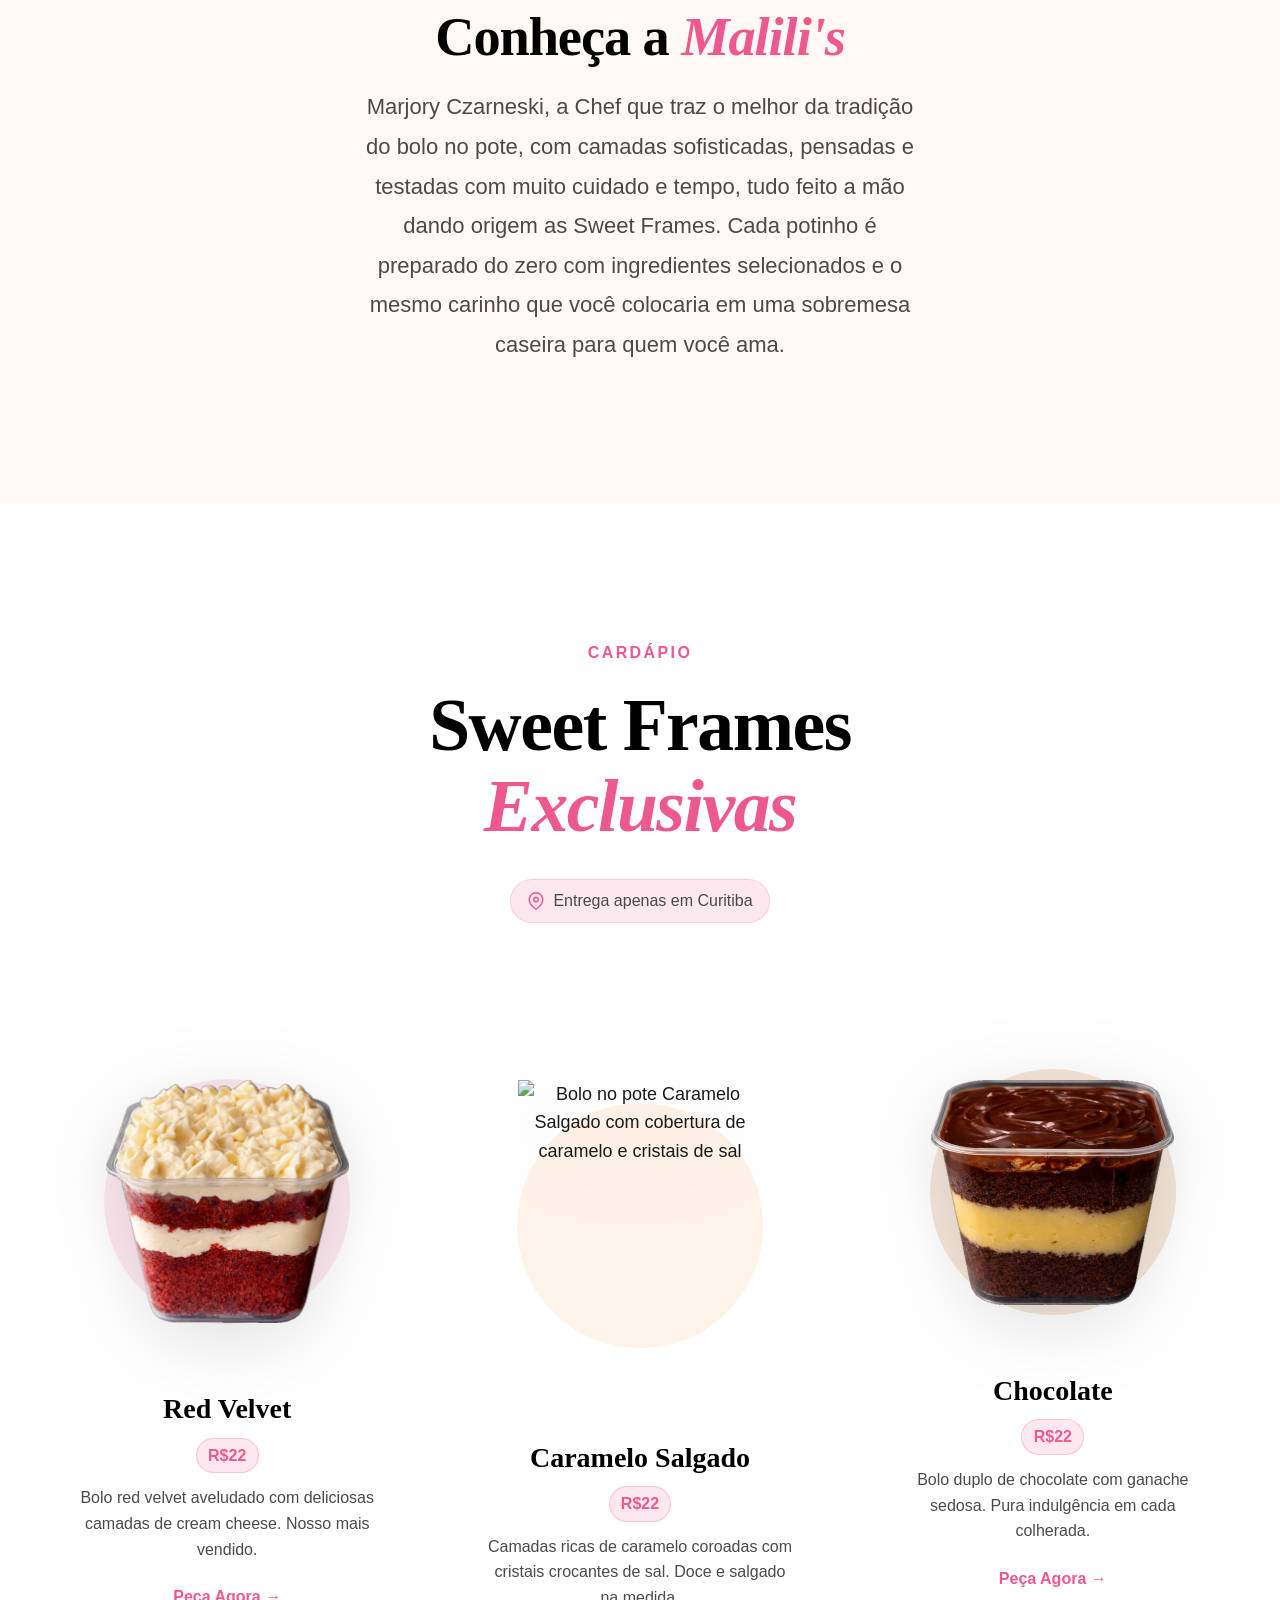
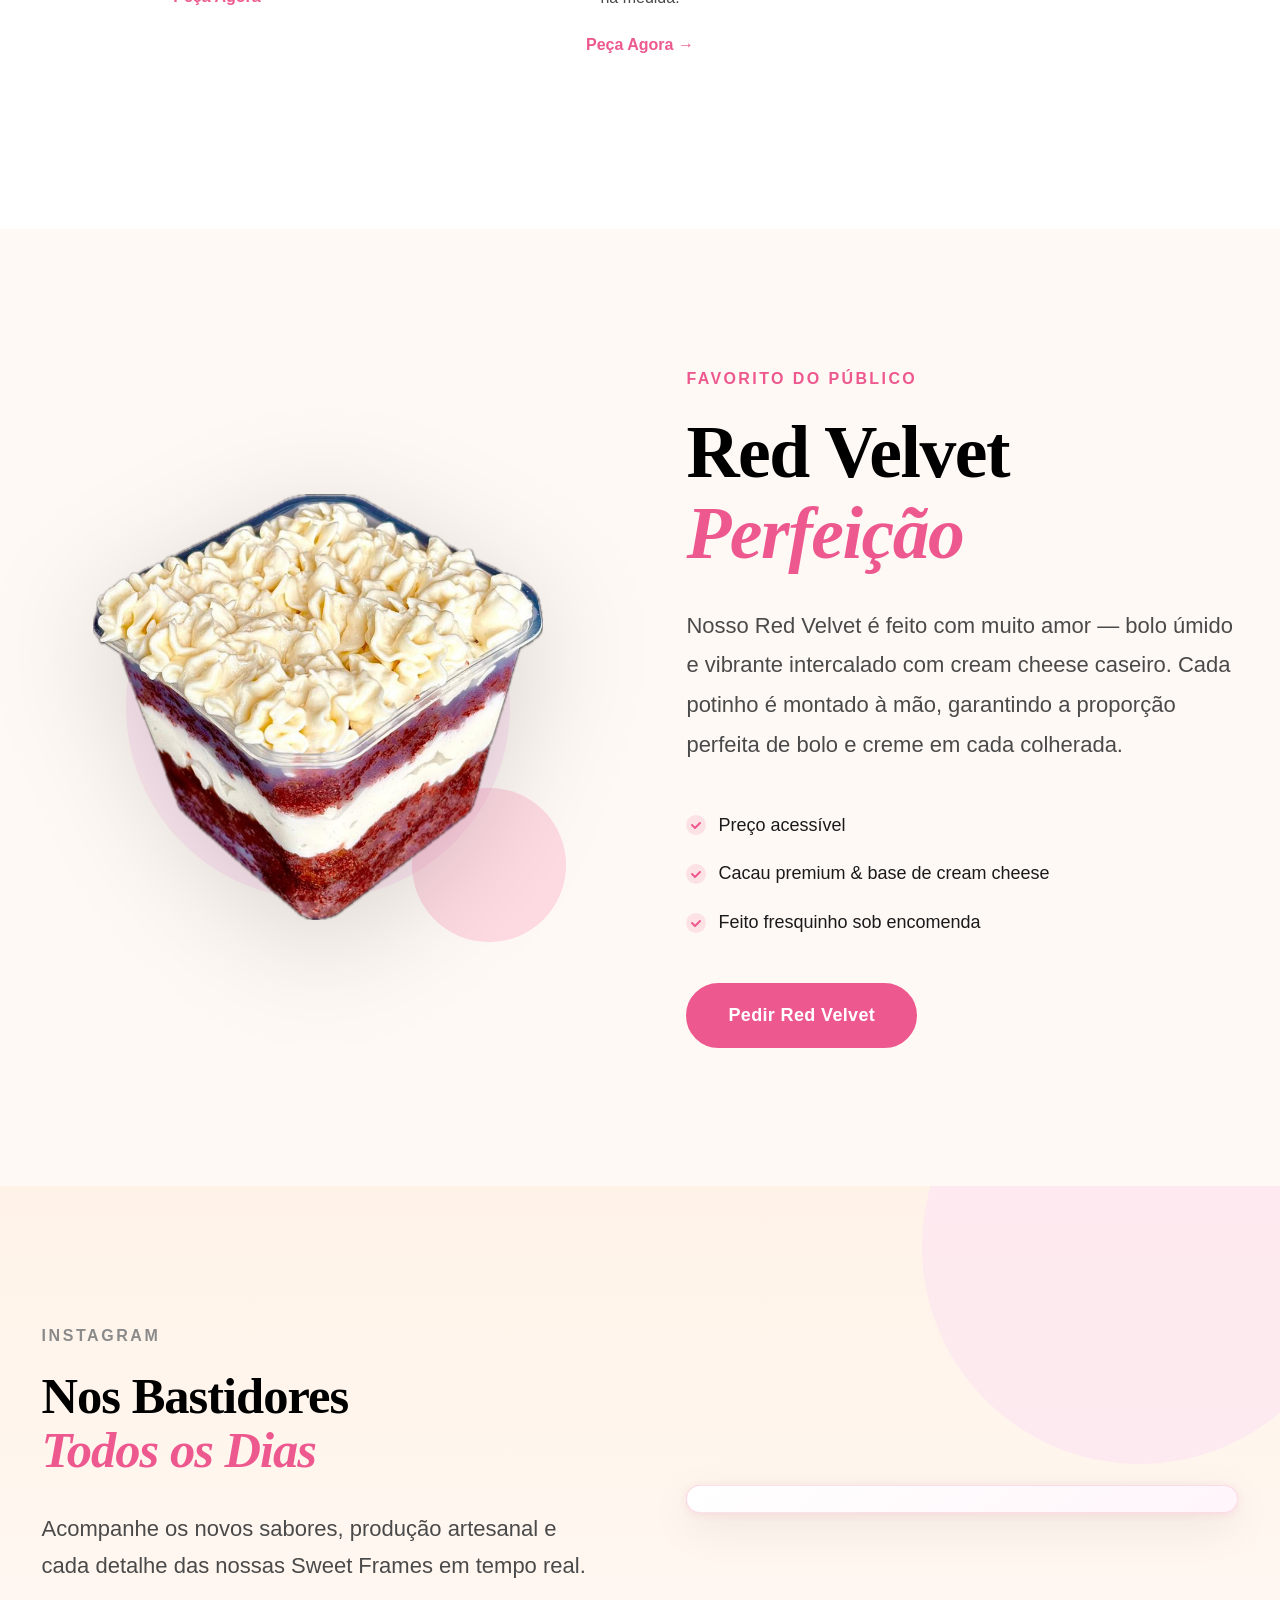
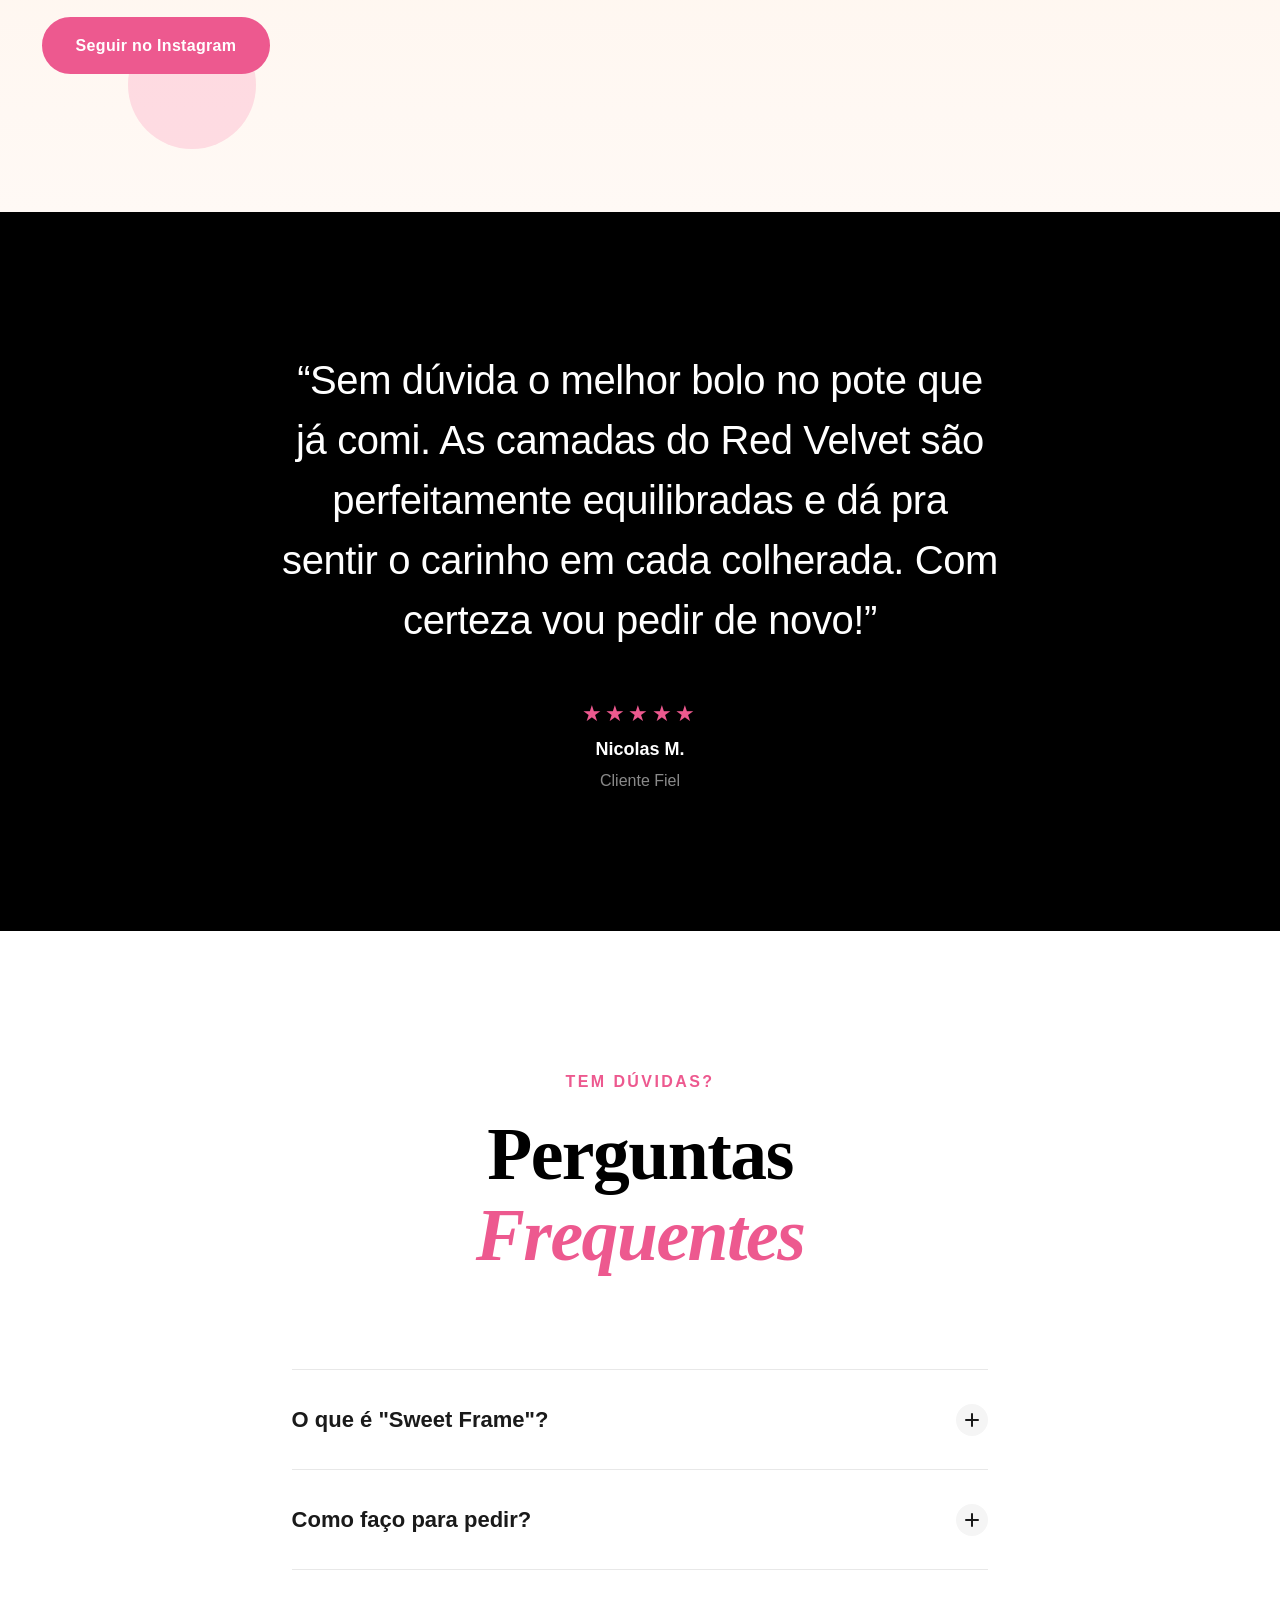
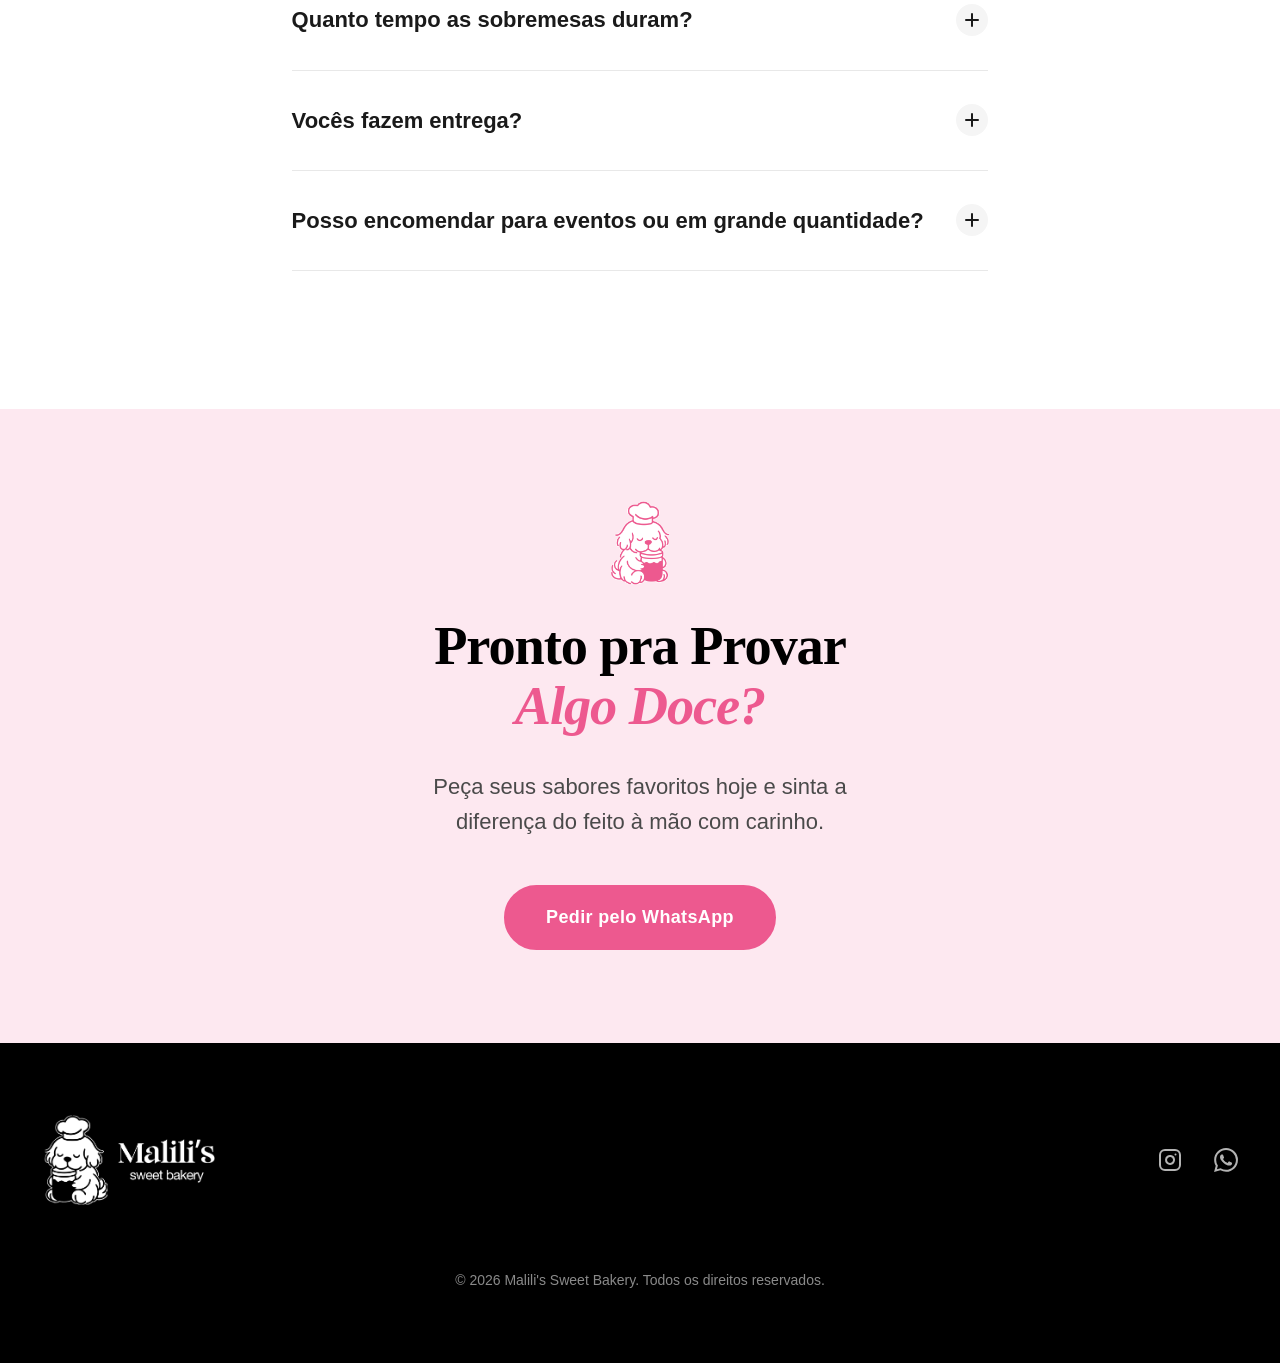
==== commit 6df05518: "Add product prices to product cards in index.html and style.css, and implement Instagram feed sectio" ====
--- a/index.html
+++ b/index.html
@@ -223,6 +223,7 @@
           </div>
           <div class="product-card__info">
             <h3 class="product-card__name" id="product-rv">Red Velvet</h3>
+            <p class="product-card__price" aria-label="Preco R$22">R$22</p>
             <p class="product-card__desc">
               Bolo red velvet aveludado com deliciosas camadas de cream cheese.
               Nosso mais vendido.
@@ -244,6 +245,7 @@
           </div>
           <div class="product-card__info">
             <h3 class="product-card__name" id="product-sc">Caramelo Salgado</h3>
+            <p class="product-card__price" aria-label="Preco R$22">R$22</p>
             <p class="product-card__desc">
               Camadas ricas de caramelo coroadas com cristais crocantes de sal.
               Doce e salgado na medida.
@@ -265,6 +267,7 @@
           </div>
           <div class="product-card__info">
             <h3 class="product-card__name" id="product-ch">Chocolate</h3>
+            <p class="product-card__price" aria-label="Preco R$22">R$22</p>
             <p class="product-card__desc">
               Bolo duplo de chocolate com ganache sedosa.
               Pura indulgência em cada colherada.
@@ -331,6 +334,102 @@
     </div>
   </section>
 
+  <!-- ========== INSTAGRAM FEED ========== -->
+  <section class="instagram" id="instagram" aria-labelledby="instagram-heading">
+    <div class="instagram__decor" aria-hidden="true">
+      <span class="decor-circle instagram__decor-circle instagram__decor-circle--lg"></span>
+      <span class="decor-circle instagram__decor-circle instagram__decor-circle--sm"></span>
+    </div>
+
+    <div class="instagram__inner container">
+      <div class="instagram__content">
+        <p class="instagram__eyebrow">Instagram</p>
+        <h2 class="instagram__heading" id="instagram-heading">
+          Nos Bastidores<br><em>Todos os Dias</em>
+        </h2>
+        <p class="instagram__text">
+          Acompanhe os novos sabores, produção artesanal e cada detalhe das nossas
+          Sweet Frames em tempo real.
+        </p>
+
+        <!-- <ul class="instagram__highlights" role="list">
+          <li>Novidades e reposicoes</li>
+          <li>Produção artesanal do dia</li>
+          <li>Conteudo fresco direto da cozinha</li>
+        </ul> -->
+
+        <a href="https://www.instagram.com/malilisconfeitaria/"
+           class="btn btn--primary"
+           target="_blank"
+           rel="noopener noreferrer">Seguir no Instagram</a>
+      </div>
+
+      <div class="instagram__feed" role="region" aria-label="Feed do Instagram">
+        <div class="instagram__embed-shell">
+          <blockquote class="instagram-media"
+                      data-instgrm-permalink="https://www.instagram.com/p/DSfzHjVAQZj/"
+                      data-instgrm-version="14"
+                      style="background:#ffffff; border:0; border-radius:16px; margin:0 auto; max-width:540px; min-width:326px; width:100%;"></blockquote>
+          <p class="instagram__embed-fallback">
+            O embed do Instagram precisa de um link de post ou reel.
+            <a href="https://www.instagram.com/malilisconfeitaria/" target="_blank" rel="noopener noreferrer">Abrir perfil no Instagram</a>
+          </p>
+        </div>
+      </div>
+    </div>
+
+    <script>
+      (function () {
+        var section = document.querySelector(".instagram");
+        if (!section) return;
+
+        var shell = section.querySelector(".instagram__embed-shell");
+        if (!shell) return;
+
+        var embedNode = shell.querySelector(".instagram-media");
+        if (!embedNode) return;
+
+        var postLinks = [
+          "https://www.instagram.com/p/DSfzHjVAQZj/",
+          "https://www.instagram.com/p/DUf6GvRDpRq/",
+          "https://www.instagram.com/p/DUdYcoVjuBM/",
+          "https://www.instagram.com/reel/DR26zyoAZTS/",
+          "https://www.instagram.com/p/DRc2l1BgbnJ/"
+        ];
+
+        var randomLink = postLinks[Math.floor(Math.random() * postLinks.length)];
+        embedNode.setAttribute("data-instgrm-permalink", randomLink);
+
+        function verifyEmbedLoaded() {
+          window.setTimeout(function () {
+            var loadedIframe = shell.querySelector("iframe");
+            if (!loadedIframe) {
+              section.classList.add("instagram--fallback");
+            }
+          }, 3000);
+        }
+
+        function processEmbed() {
+          if (window.instgrm && window.instgrm.Embeds && typeof window.instgrm.Embeds.process === "function") {
+            window.instgrm.Embeds.process();
+          }
+          verifyEmbedLoaded();
+        }
+
+        if (window.instgrm && window.instgrm.Embeds) {
+          processEmbed();
+          return;
+        }
+
+        var script = document.createElement("script");
+        script.src = "https://www.instagram.com/embed.js";
+        script.async = true;
+        script.onload = processEmbed;
+        document.body.appendChild(script);
+      })();
+    </script>
+  </section>
+
   <!-- ========== TESTIMONIAL ========== -->
   <section class="testimonial" aria-labelledby="testimonial-heading">
     <div class="testimonial__inner container">
--- a/assets/css/style.css
+++ b/assets/css/style.css
@@ -920,7 +920,19 @@
   font-size: var(--text-xl);
   font-weight: var(--fw-bold);
   color: var(--color-black);
+  margin-bottom: 0.35rem;
+}
+
+.product-card__price {
+  display: inline-flex;
   margin-bottom: var(--space-xs);
+  padding: 0.25rem 0.7rem;
+  border-radius: var(--radius-pill);
+  background: var(--color-blush);
+  border: 1px solid rgba(237, 89, 143, 0.25);
+  color: var(--color-pink);
+  font-size: var(--text-sm);
+  font-weight: var(--fw-bold);
 }
 
 .product-card__desc {
@@ -1016,6 +1028,213 @@
 
 .spotlight__features svg {
   flex-shrink: 0;
+}
+
+/* ===== INSTAGRAM FEED ===== */
+.instagram {
+  padding-block: var(--space-section);
+  background: linear-gradient(180deg, var(--color-cream) 0%, var(--color-off-white) 100%);
+  position: relative;
+  overflow: hidden;
+}
+
+.instagram__decor {
+  position: absolute;
+  inset: 0;
+  z-index: var(--z-decor);
+  pointer-events: none;
+}
+
+.instagram__decor-circle--lg {
+  width: clamp(280px, 34vw, 520px);
+  height: clamp(280px, 34vw, 520px);
+  background: var(--color-blush);
+  top: -25%;
+  right: -6%;
+  opacity: 0.85;
+}
+
+.instagram__decor-circle--sm {
+  width: clamp(90px, 10vw, 160px);
+  height: clamp(90px, 10vw, 160px);
+  background: var(--color-hot-pink);
+  opacity: 0.16;
+  bottom: 10%;
+  left: 10%;
+}
+
+.instagram__inner {
+  display: grid;
+  grid-template-columns: minmax(300px, 1fr) minmax(320px, 1fr);
+  gap: var(--space-2xl);
+  align-items: center;
+  position: relative;
+  z-index: var(--z-content);
+}
+
+.instagram__content {
+  max-width: 560px;
+}
+
+.instagram__eyebrow {
+  font-size: var(--text-sm);
+  letter-spacing: 0.16em;
+  text-transform: uppercase;
+  color: var(--color-gray-400);
+  margin-bottom: var(--space-sm);
+  font-weight: var(--fw-semibold);
+}
+
+.instagram__heading {
+  font-size: clamp(2.2rem, 1.4rem + 2.2vw, 4rem);
+  font-weight: var(--fw-black);
+  line-height: 1.08;
+  letter-spacing: -0.02em;
+  color: var(--color-black);
+  margin-bottom: var(--space-md);
+}
+
+.instagram__heading em {
+  font-style: italic;
+  color: var(--color-pink);
+}
+
+.instagram__text {
+  font-size: var(--text-lg);
+  color: var(--color-gray-600);
+  line-height: 1.7;
+  margin-bottom: var(--space-md);
+}
+
+.instagram__highlights {
+  display: flex;
+  flex-direction: column;
+  gap: 0.65rem;
+  margin-bottom: var(--space-lg);
+}
+
+.instagram__highlights li {
+  display: flex;
+  align-items: center;
+  gap: 0.7rem;
+  color: var(--color-dark);
+  font-size: var(--text-sm);
+  font-weight: var(--fw-semibold);
+}
+
+.instagram__highlights li::before {
+  content: "";
+  width: 0.55rem;
+  height: 0.55rem;
+  border-radius: 50%;
+  background: var(--color-pink);
+  box-shadow: 0 0 0 6px rgba(237, 89, 143, 0.16);
+  flex-shrink: 0;
+}
+
+.instagram__feed {
+  display: flex;
+  justify-content: center;
+  align-items: center;
+}
+
+.instagram__embed-shell {
+  width: 100%;
+  max-width: 560px;
+  position: relative;
+  border-radius: var(--radius-lg);
+  padding: clamp(0.6rem, 1vw, 0.9rem);
+  background: linear-gradient(145deg, #ffffff 0%, #fff5fa 100%);
+  border: 1px solid rgba(237, 89, 143, 0.18);
+  box-shadow:
+    0 14px 45px rgba(0, 0, 0, 0.08),
+    0 2px 10px rgba(237, 89, 143, 0.12);
+}
+
+.instagram__embed-shell::before {
+  content: "";
+  position: absolute;
+  inset: -1px;
+  border-radius: inherit;
+  background: linear-gradient(130deg, rgba(237, 89, 143, 0.35), rgba(248, 66, 132, 0.08));
+  z-index: -1;
+}
+
+.instagram__embed-shell .instagram-media {
+  margin: 0;
+  width: 100% !important;
+  min-width: 0 !important;
+  max-width: 100% !important;
+}
+
+.instagram__embed-shell iframe {
+  border-radius: calc(var(--radius-lg) - 0.35rem);
+}
+
+.instagram__embed-placeholder {
+  display: grid;
+  place-items: center;
+  min-height: 260px;
+  border-radius: var(--radius);
+  background: linear-gradient(180deg, var(--color-white) 0%, #fff6fa 100%);
+  border: 1px dashed rgba(237, 89, 143, 0.35);
+}
+
+.instagram__embed-placeholder p {
+  padding: 0 1rem;
+  text-align: center;
+  color: var(--color-gray-600);
+  font-size: var(--text-sm);
+  font-weight: var(--fw-medium);
+}
+
+.instagram__embed-fallback {
+  display: none;
+  margin: 1rem 0 0;
+  padding: 1rem;
+  border-radius: var(--radius);
+  background: var(--color-white);
+  color: var(--color-gray-600);
+  font-size: var(--text-sm);
+  line-height: 1.6;
+  border: 1px solid rgba(237, 89, 143, 0.2);
+}
+
+.instagram__embed-fallback a {
+  color: var(--color-pink);
+  font-weight: var(--fw-semibold);
+}
+
+.instagram--fallback .instagram__embed-fallback {
+  display: block;
+}
+
+@media (max-width: 1100px) {
+  .instagram__inner {
+    gap: var(--space-xl);
+  }
+}
+
+@media (max-width: 900px) {
+  .instagram__inner {
+    grid-template-columns: 1fr;
+    text-align: center;
+  }
+
+  .instagram__content {
+    max-width: 100%;
+  }
+
+  .instagram__highlights {
+    align-items: flex-start;
+    width: fit-content;
+    margin-inline: auto;
+    text-align: left;
+  }
+
+  .instagram__feed {
+    width: 100%;
+  }
 }
 
 /* ===== TESTIMONIAL ===== */
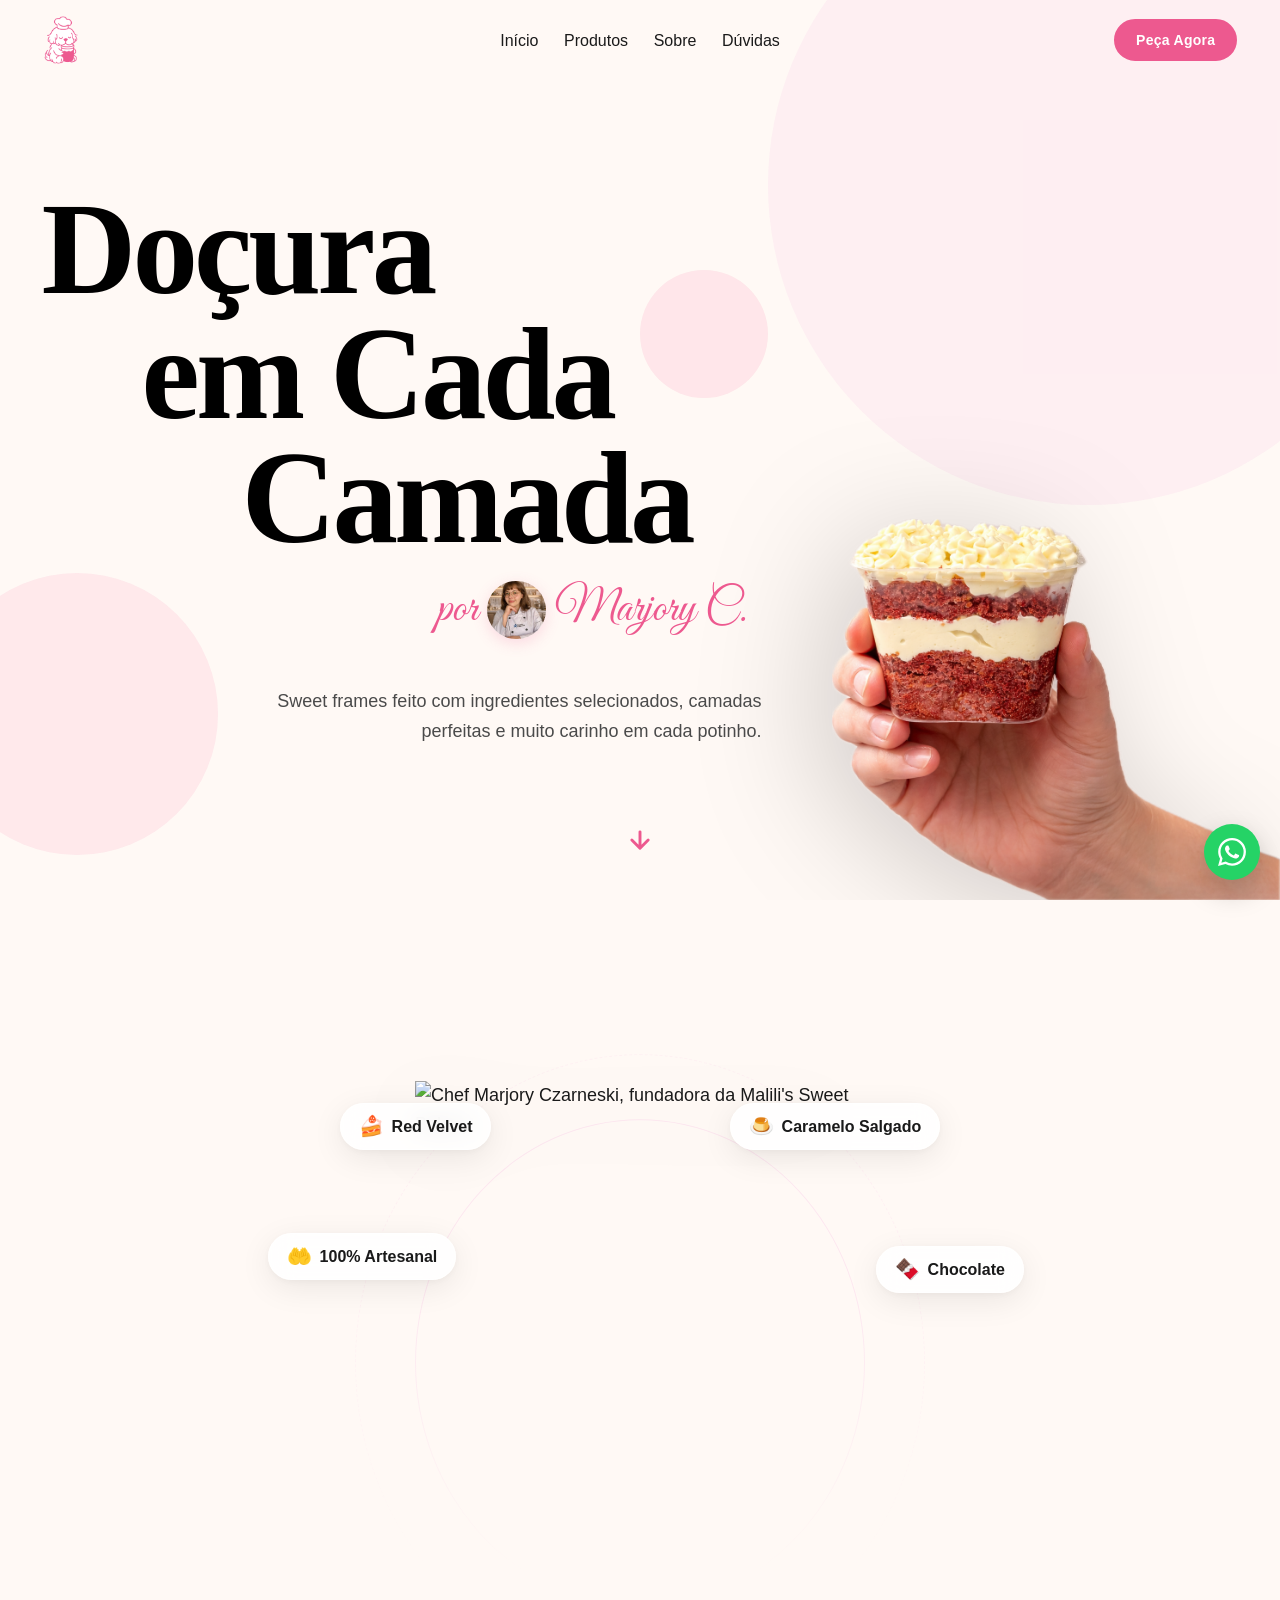
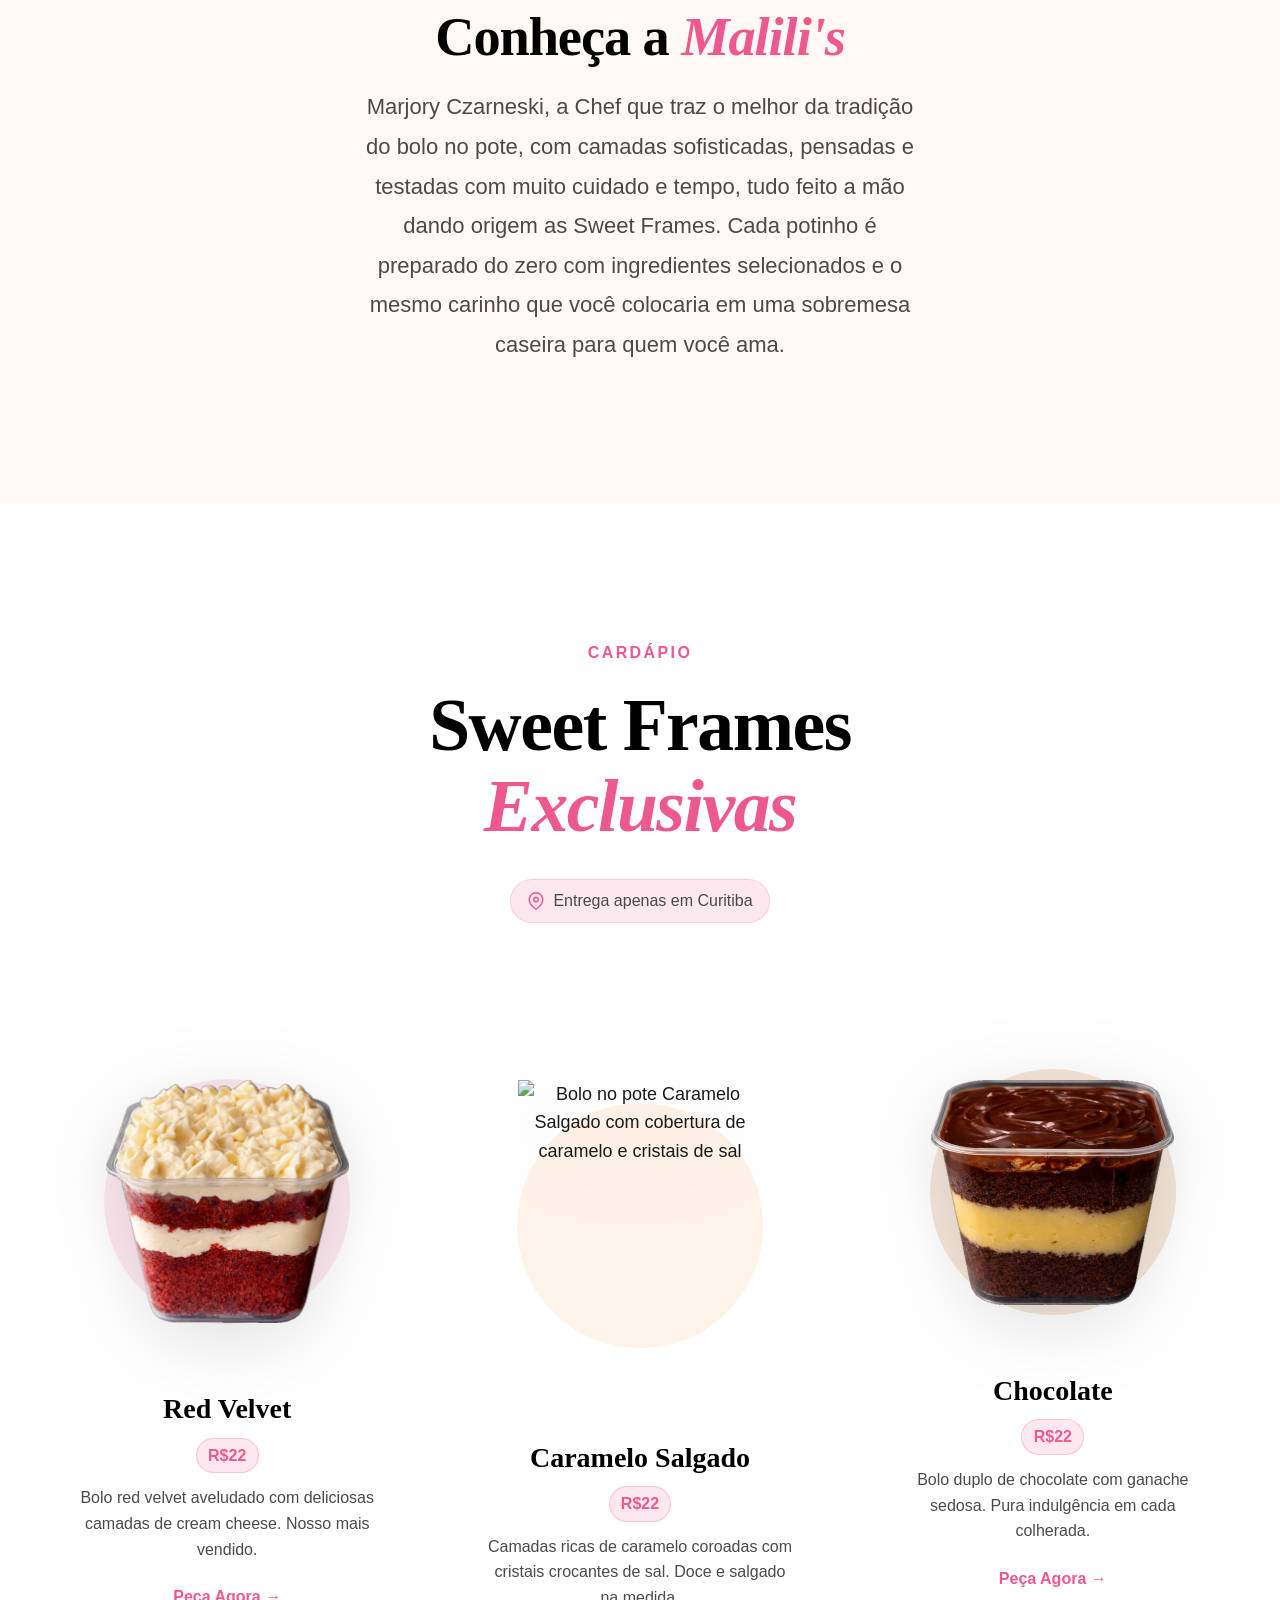
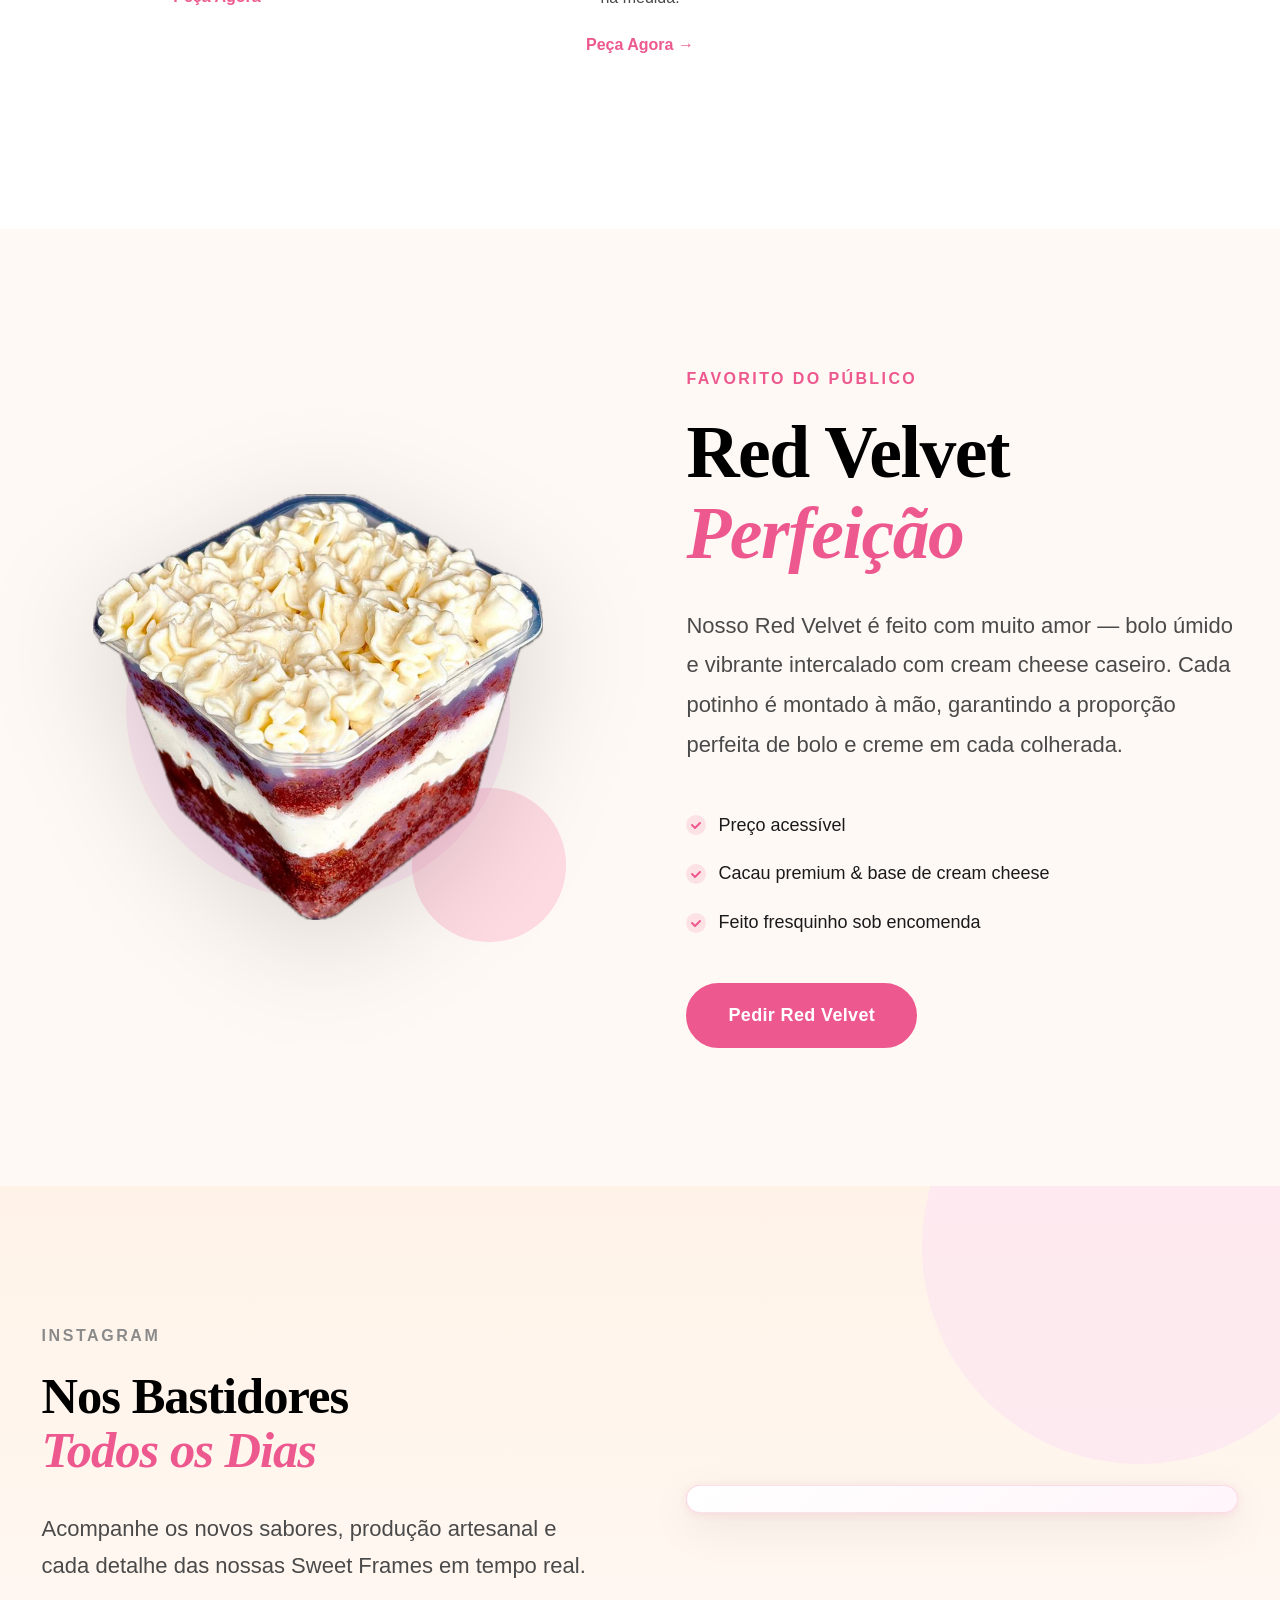
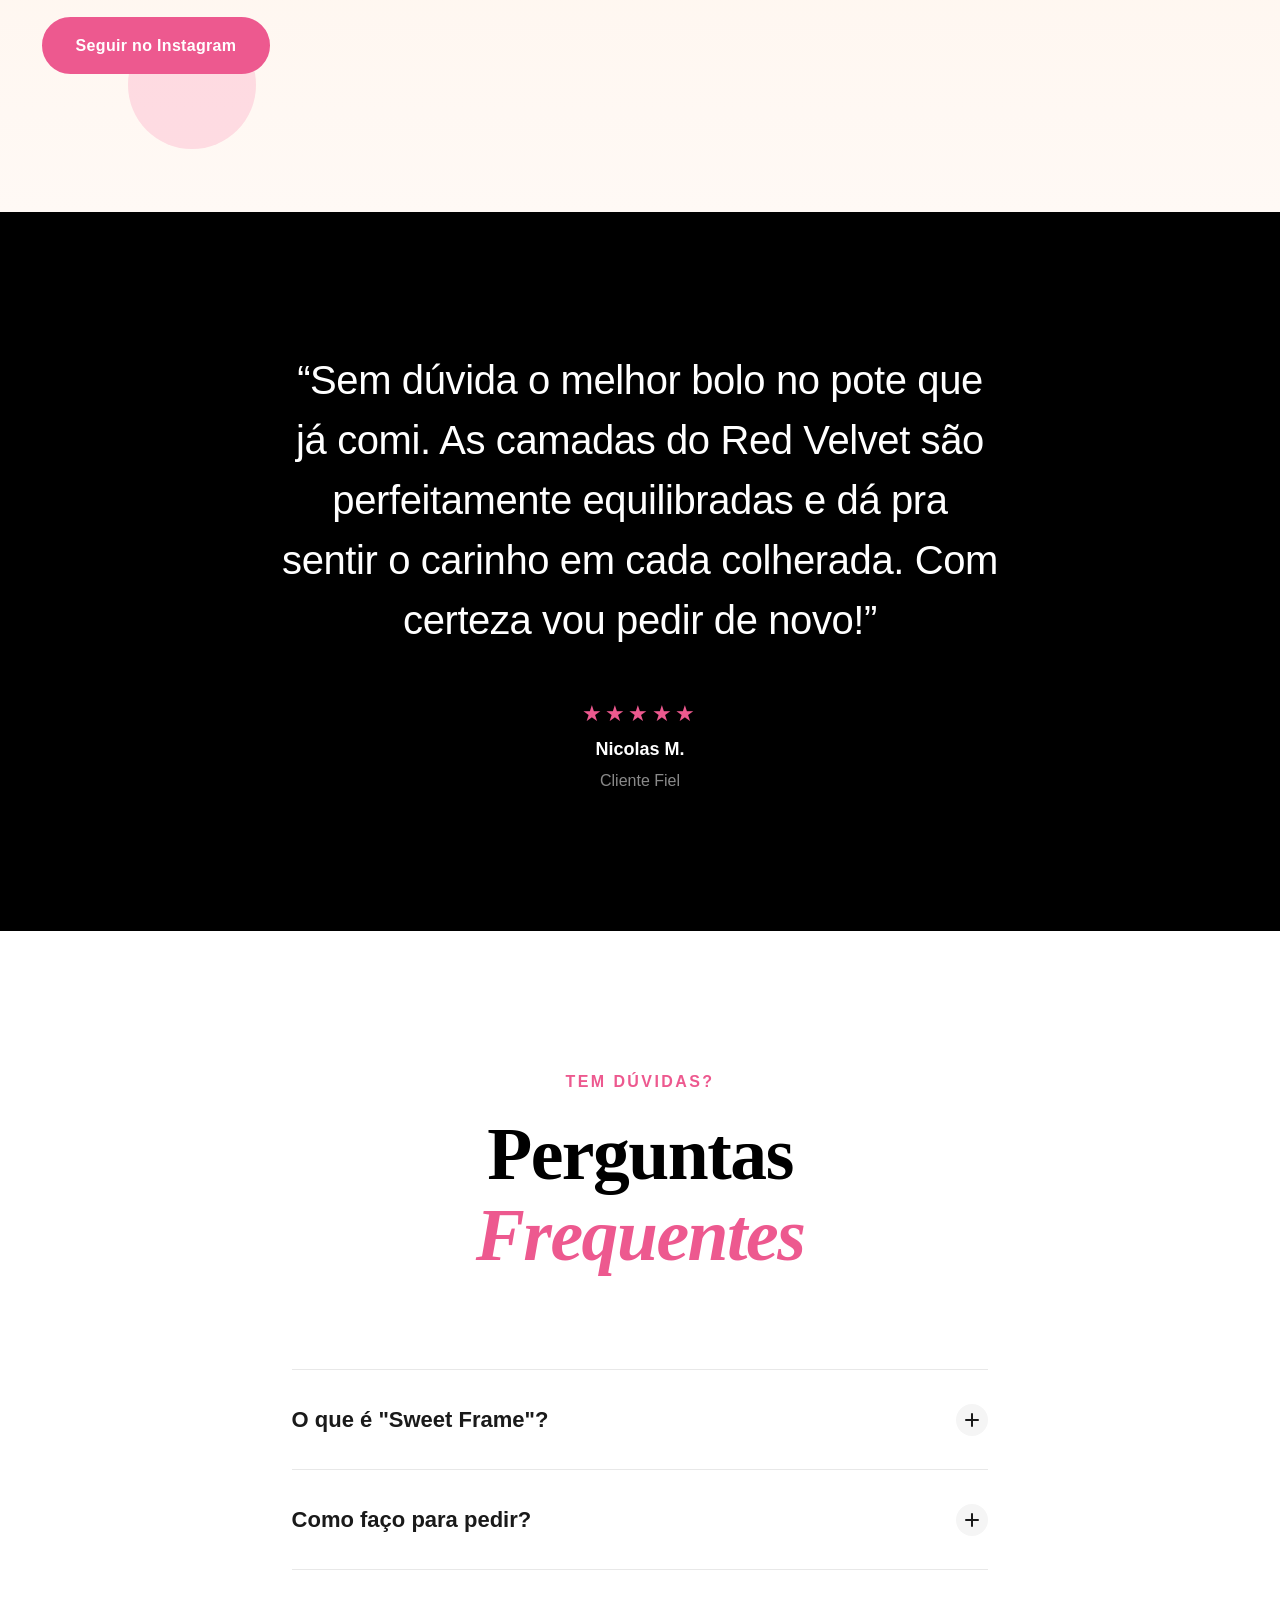
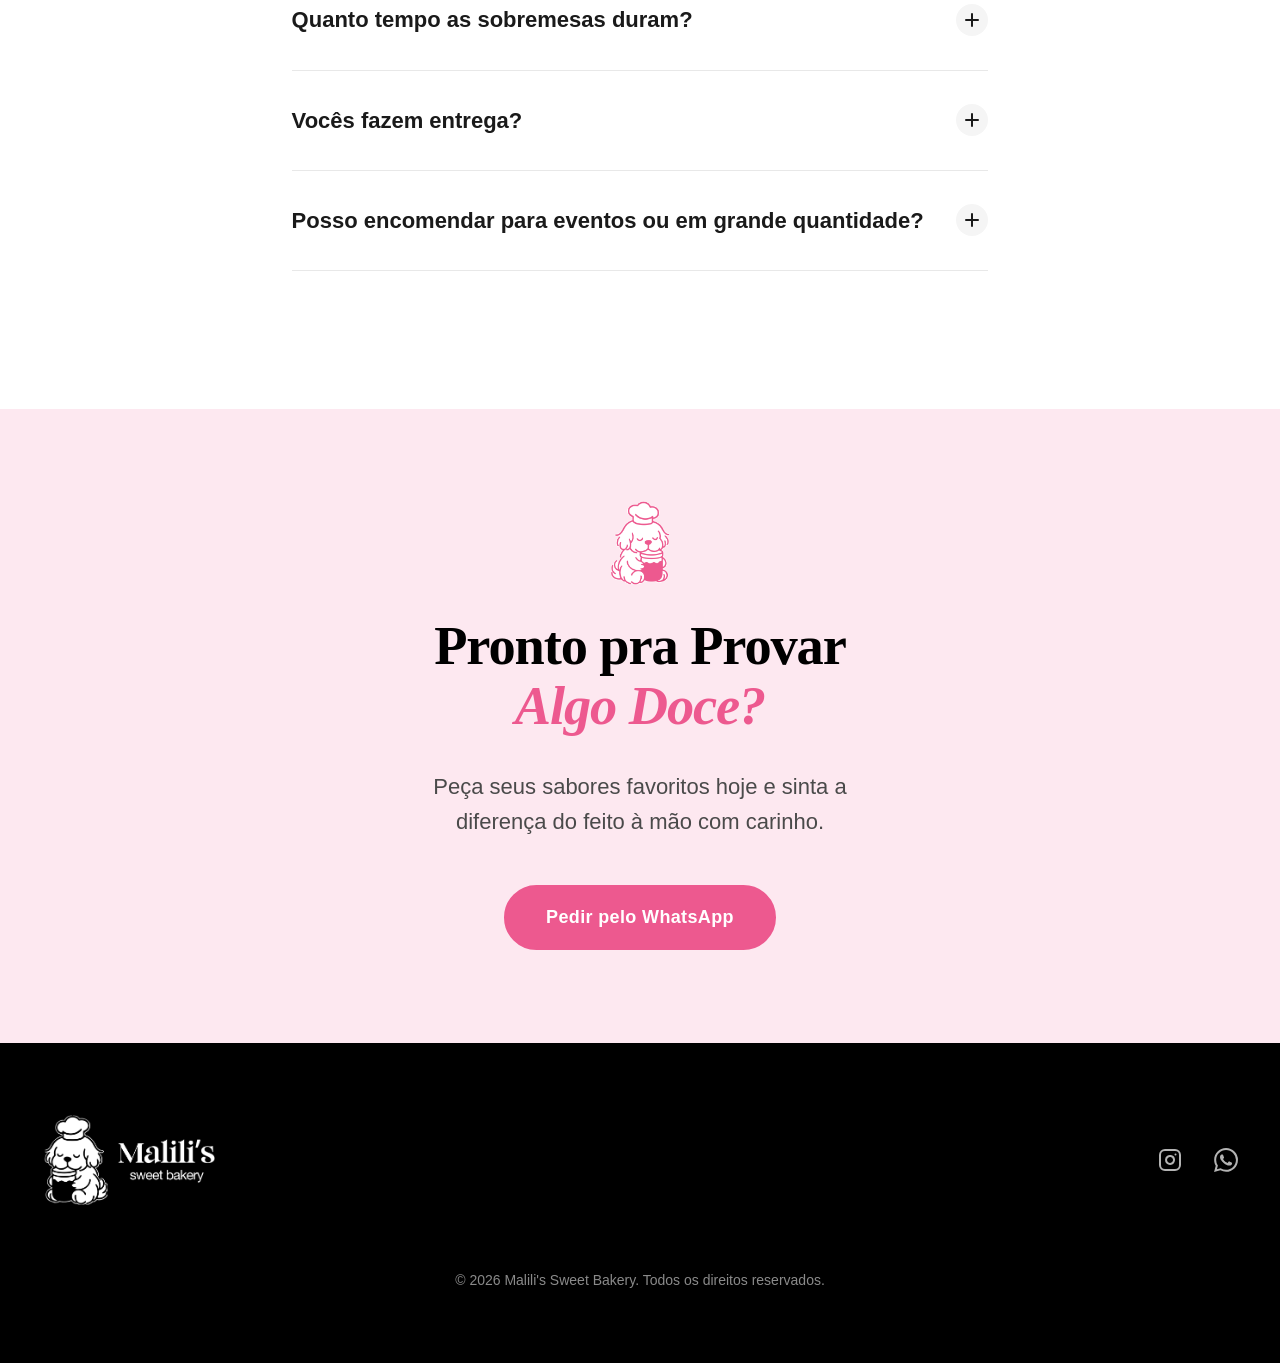
==== commit 45c92850: "Add floating WhatsApp widget to index.html and style.css for improved customer interaction. Adjust w" ====
--- a/index.html
+++ b/index.html
@@ -614,5 +614,15 @@
     </div>
   </footer>
 
+  <a href="https://wa.me/554197467645?text=Ol%C3%A1!%20Gostaria%20de%20fazer%20um%20pedido%20%F0%9F%98%8A"
+     class="whatsapp-widget"
+     aria-label="Falar no WhatsApp"
+     target="_blank"
+     rel="noopener noreferrer">
+    <svg width="28" height="28" viewBox="0 0 24 24" fill="currentColor" aria-hidden="true">
+      <path d="M17.472 14.382c-.297-.149-1.758-.867-2.03-.967-.273-.099-.471-.148-.67.15-.197.297-.767.966-.94 1.164-.173.199-.347.223-.644.075-.297-.15-1.255-.463-2.39-1.475-.883-.788-1.48-1.761-1.653-2.059-.173-.297-.018-.458.13-.606.134-.133.298-.347.446-.52.149-.174.198-.298.298-.497.099-.198.05-.371-.025-.52-.075-.149-.669-1.612-.916-2.207-.242-.579-.487-.5-.669-.51-.173-.008-.371-.01-.57-.01-.198 0-.52.074-.792.372-.272.297-1.04 1.016-1.04 2.479 0 1.462 1.065 2.875 1.213 3.074.149.198 2.096 3.2 5.077 4.487.709.306 1.262.489 1.694.625.712.227 1.36.195 1.871.118.571-.085 1.758-.719 2.006-1.413.248-.694.248-1.289.173-1.413-.074-.124-.272-.198-.57-.347m-5.421 7.403h-.004a9.87 9.87 0 01-5.031-1.378l-.361-.214-3.741.982.998-3.648-.235-.374a9.86 9.86 0 01-1.51-5.26c.001-5.45 4.436-9.884 9.888-9.884 2.64 0 5.122 1.03 6.988 2.898a9.825 9.825 0 012.893 6.994c-.003 5.45-4.437 9.884-9.885 9.884m8.413-18.297A11.815 11.815 0 0012.05 0C5.495 0 .16 5.335.157 11.892c0 2.096.547 4.142 1.588 5.945L.057 24l6.305-1.654a11.882 11.882 0 005.683 1.448h.005c6.554 0 11.89-5.335 11.893-11.893a11.821 11.821 0 00-3.48-8.413z"/>
+    </svg>
+  </a>
+
 </body>
 </html>
--- a/assets/css/style.css
+++ b/assets/css/style.css
@@ -230,6 +230,42 @@
 button:focus-visible {
   outline: 3px solid var(--color-pink);
   outline-offset: 3px;
+}
+
+/* ===== FLOATING WHATSAPP WIDGET ===== */
+.whatsapp-widget {
+  position: fixed;
+  right: 1.25rem;
+  bottom: 1.25rem;
+  width: 3.5rem;
+  height: 3.5rem;
+  border-radius: 50%;
+  display: inline-flex;
+  align-items: center;
+  justify-content: center;
+  background: #25d366;
+  color: var(--color-white);
+  box-shadow: 0 12px 28px rgba(0, 0, 0, 0.22);
+  z-index: 300;
+  transition:
+    transform var(--dur-fast) var(--ease-playful),
+    box-shadow var(--dur-fast) var(--ease-playful),
+    filter var(--dur-fast) var(--ease-playful);
+}
+
+.whatsapp-widget:hover {
+  transform: translateY(-2px) scale(1.04);
+  box-shadow: 0 16px 34px rgba(0, 0, 0, 0.28);
+  filter: brightness(1.05);
+}
+
+.whatsapp-widget:active {
+  transform: scale(0.96);
+}
+
+.whatsapp-widget svg {
+  width: 1.75rem;
+  height: 1.75rem;
 }
 
 /* ===== EYEBROW TEXT ===== */
@@ -1736,6 +1772,13 @@
   .desktop-header-logo {
     display: none;
   }
+
+  .whatsapp-widget {
+    right: 1rem;
+    bottom: 1rem;
+    width: 3.2rem;
+    height: 3.2rem;
+  }
 }
 
 /* Tablet: 768px - 1023px */
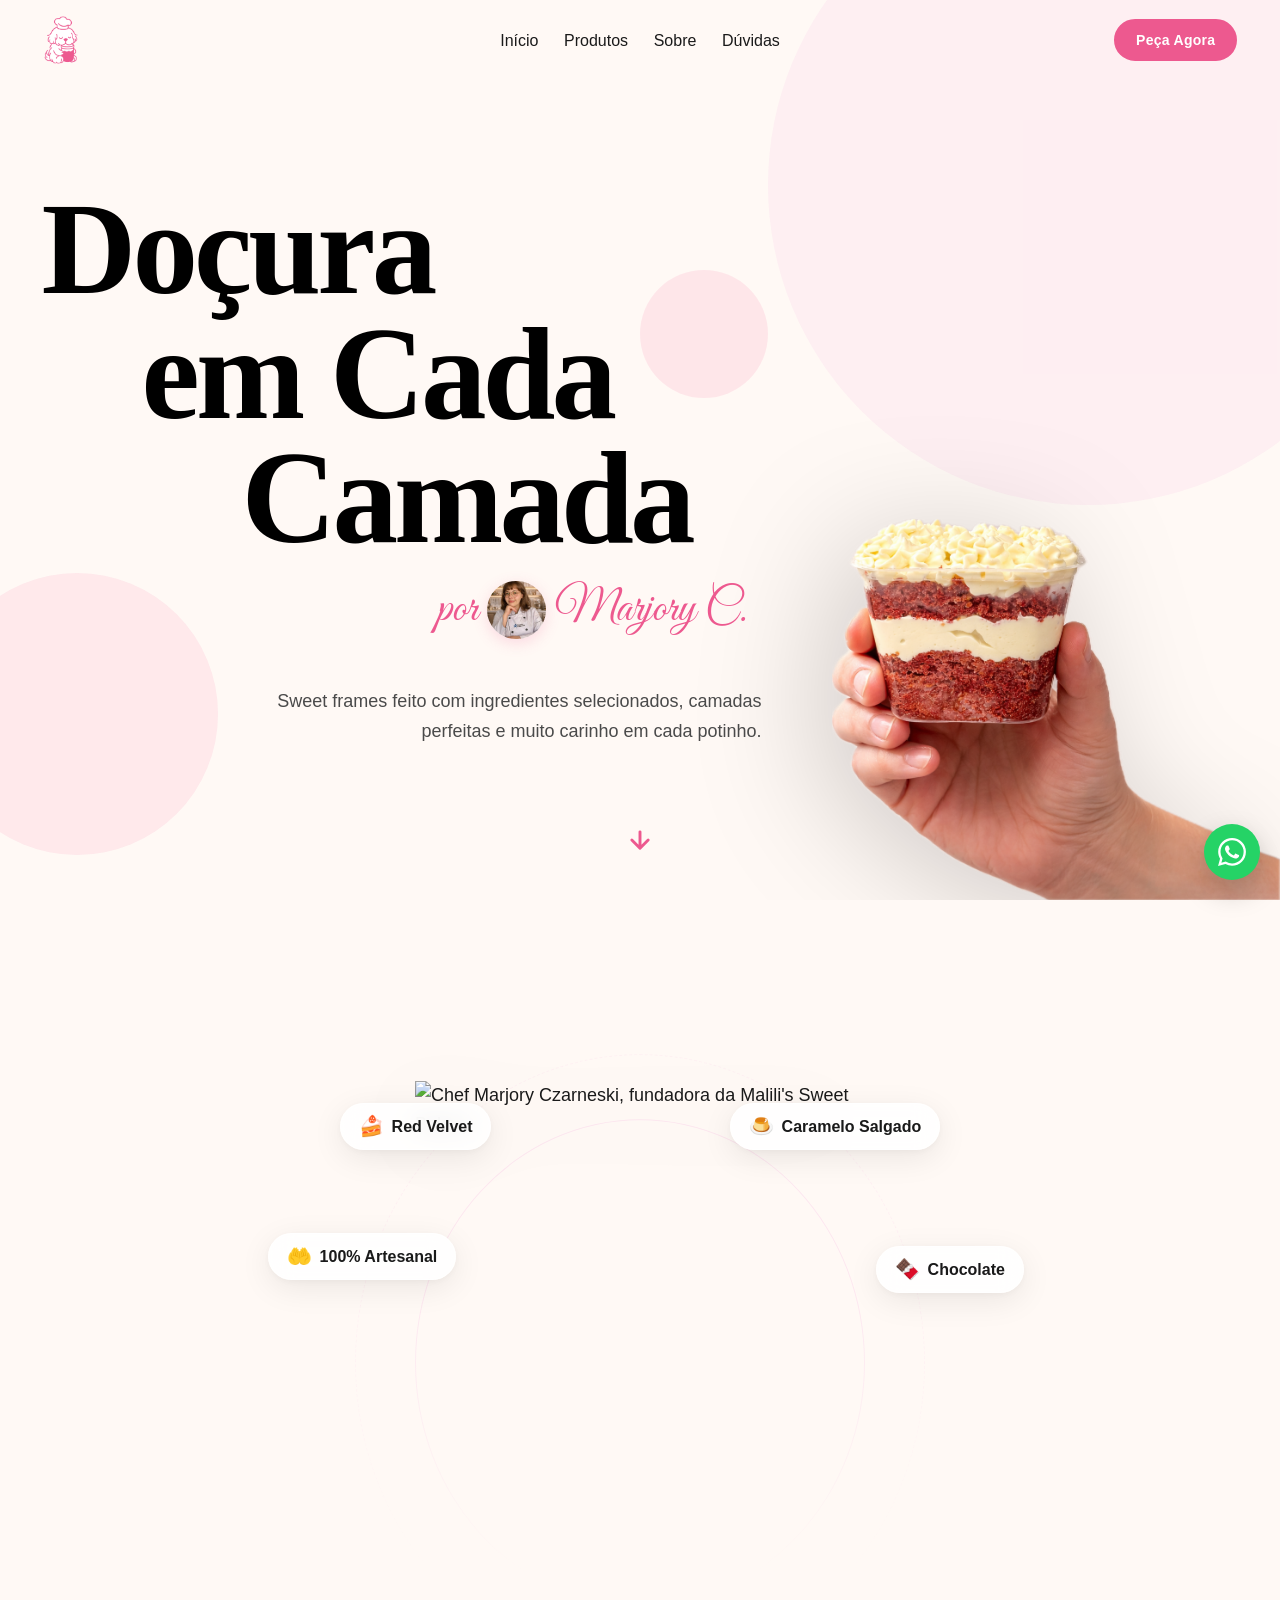
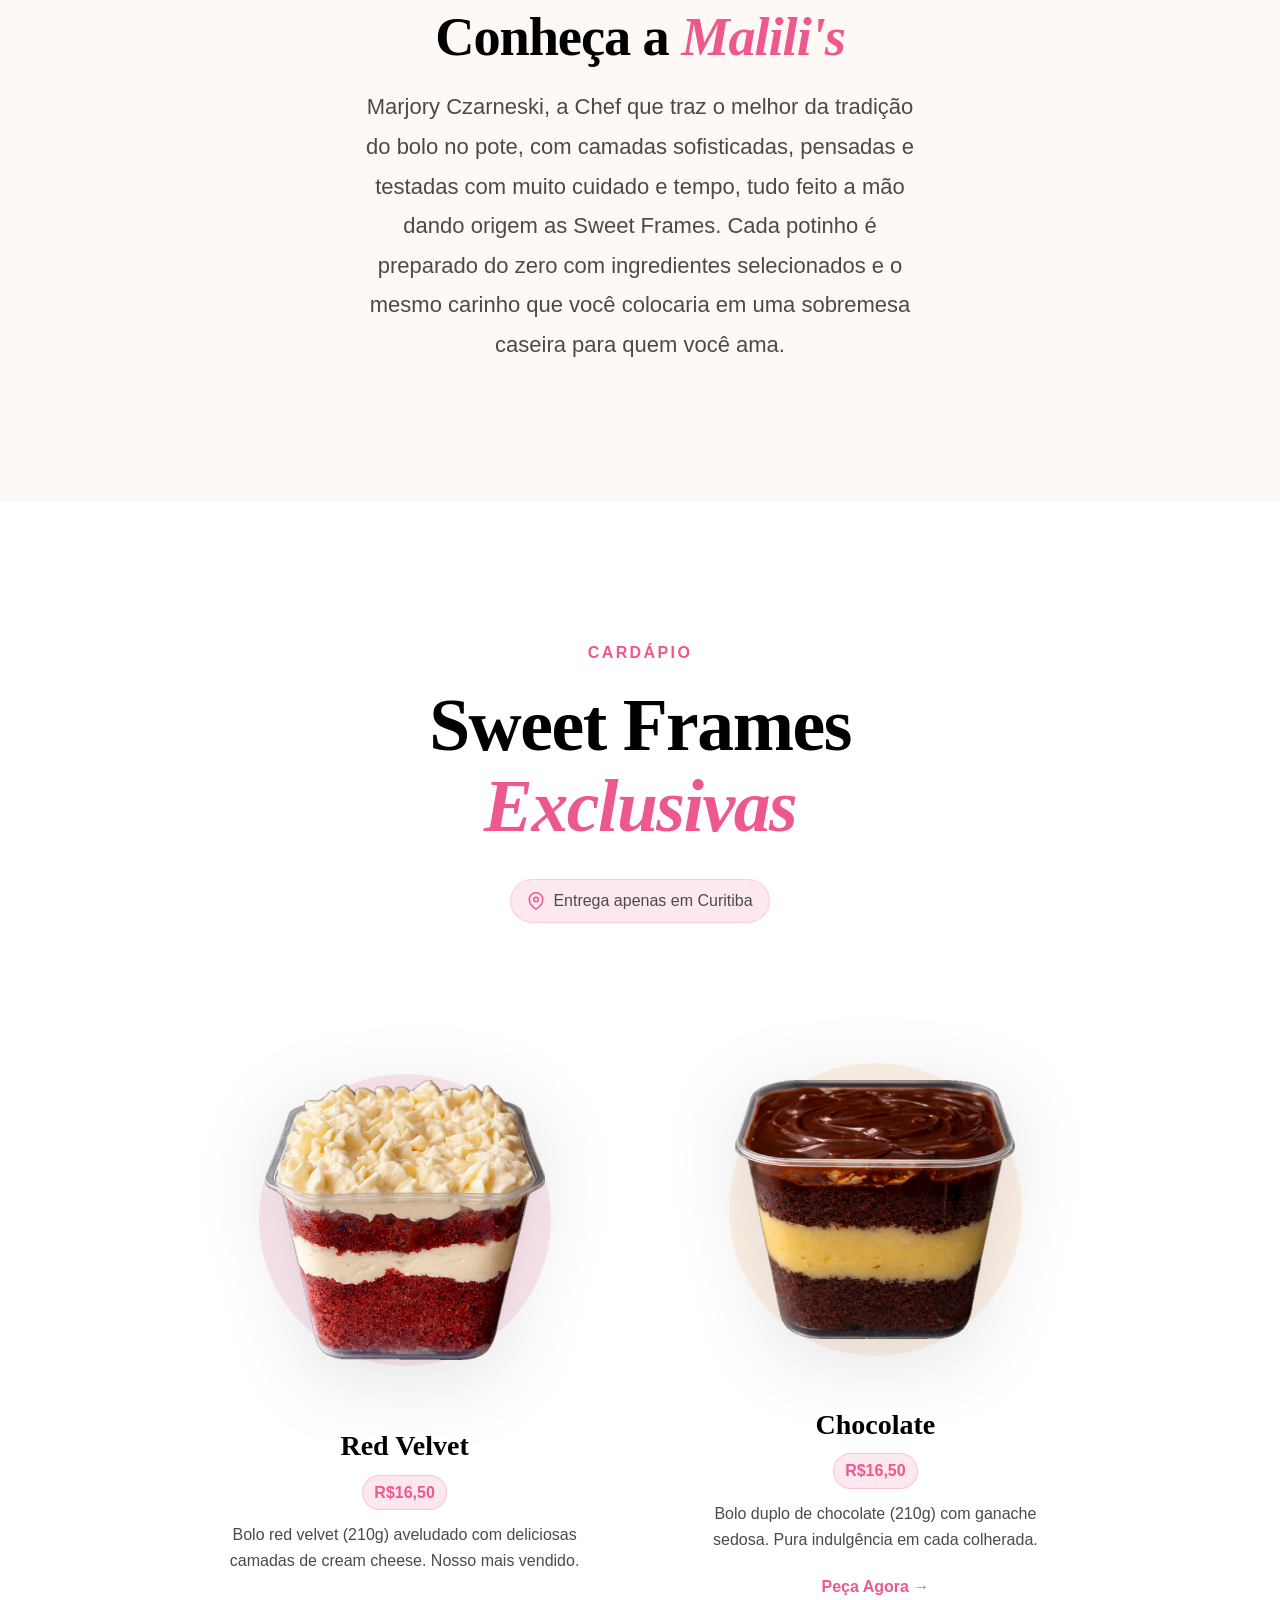
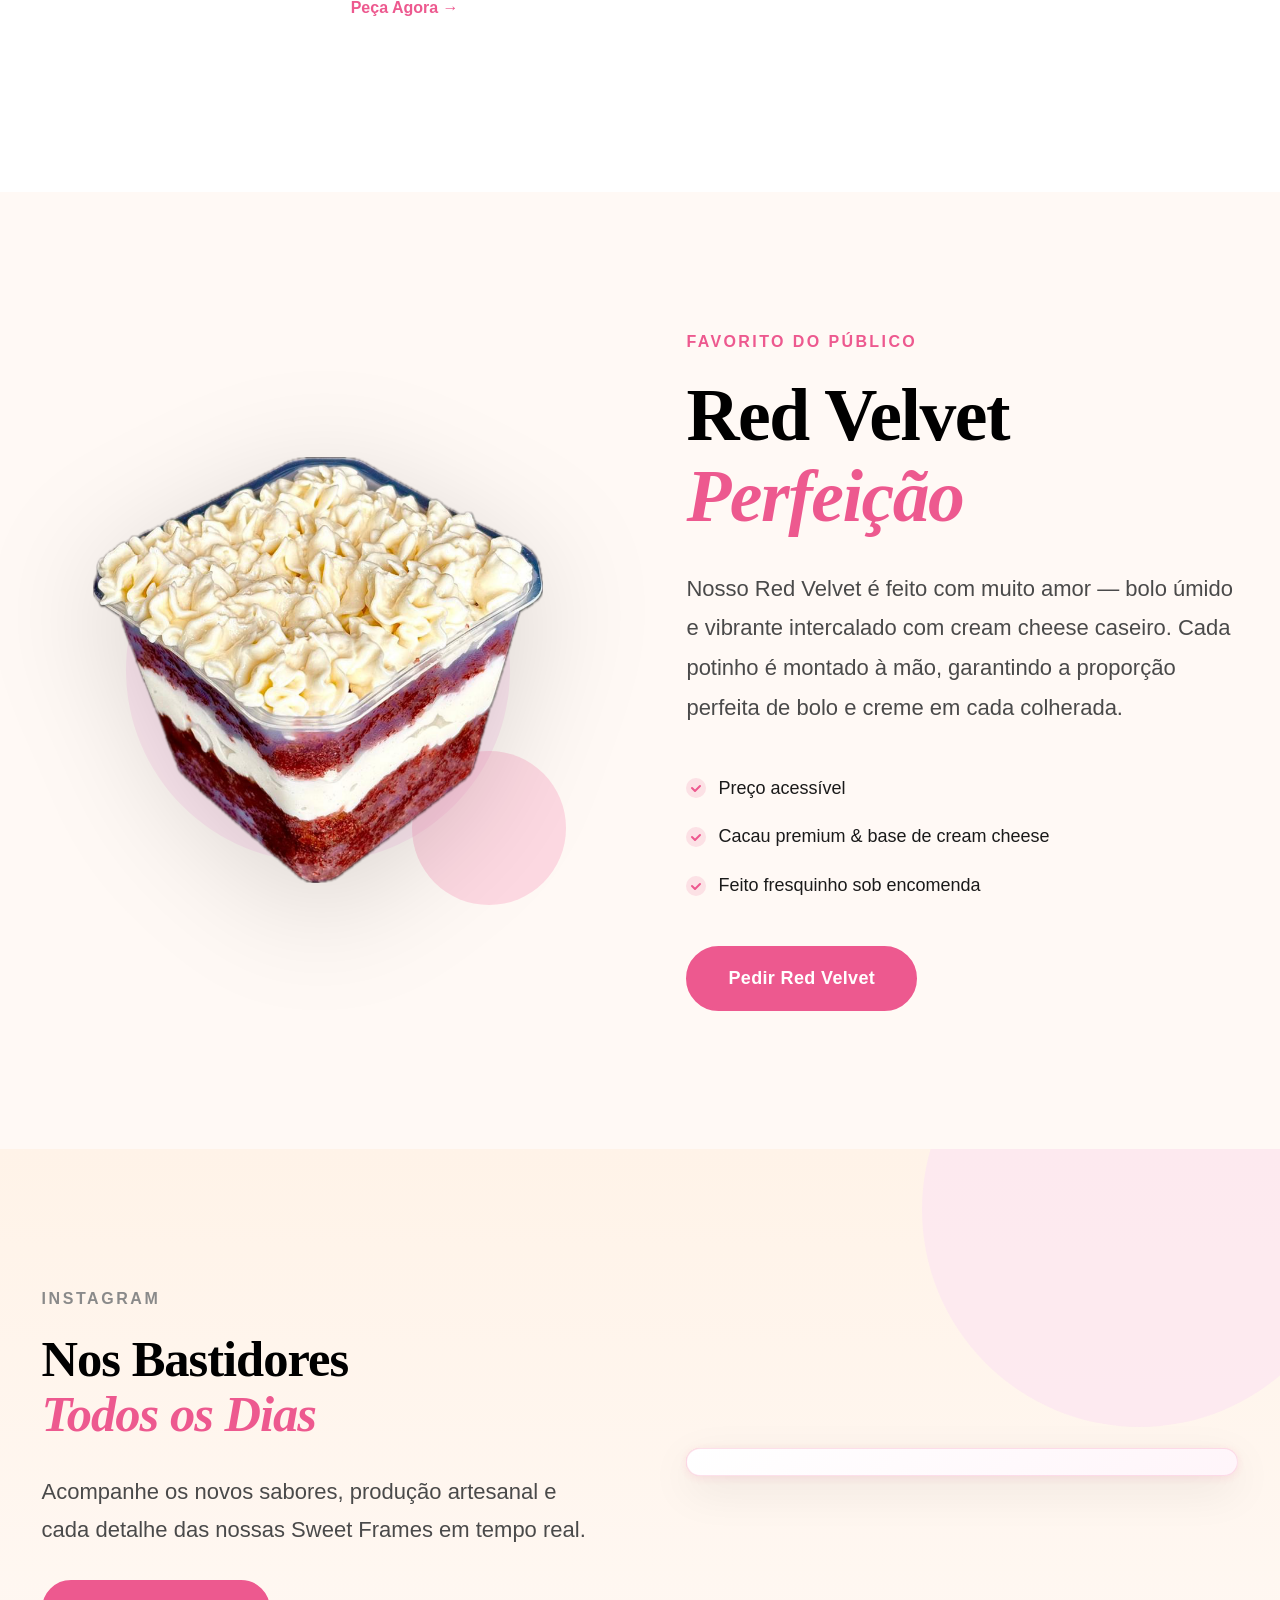
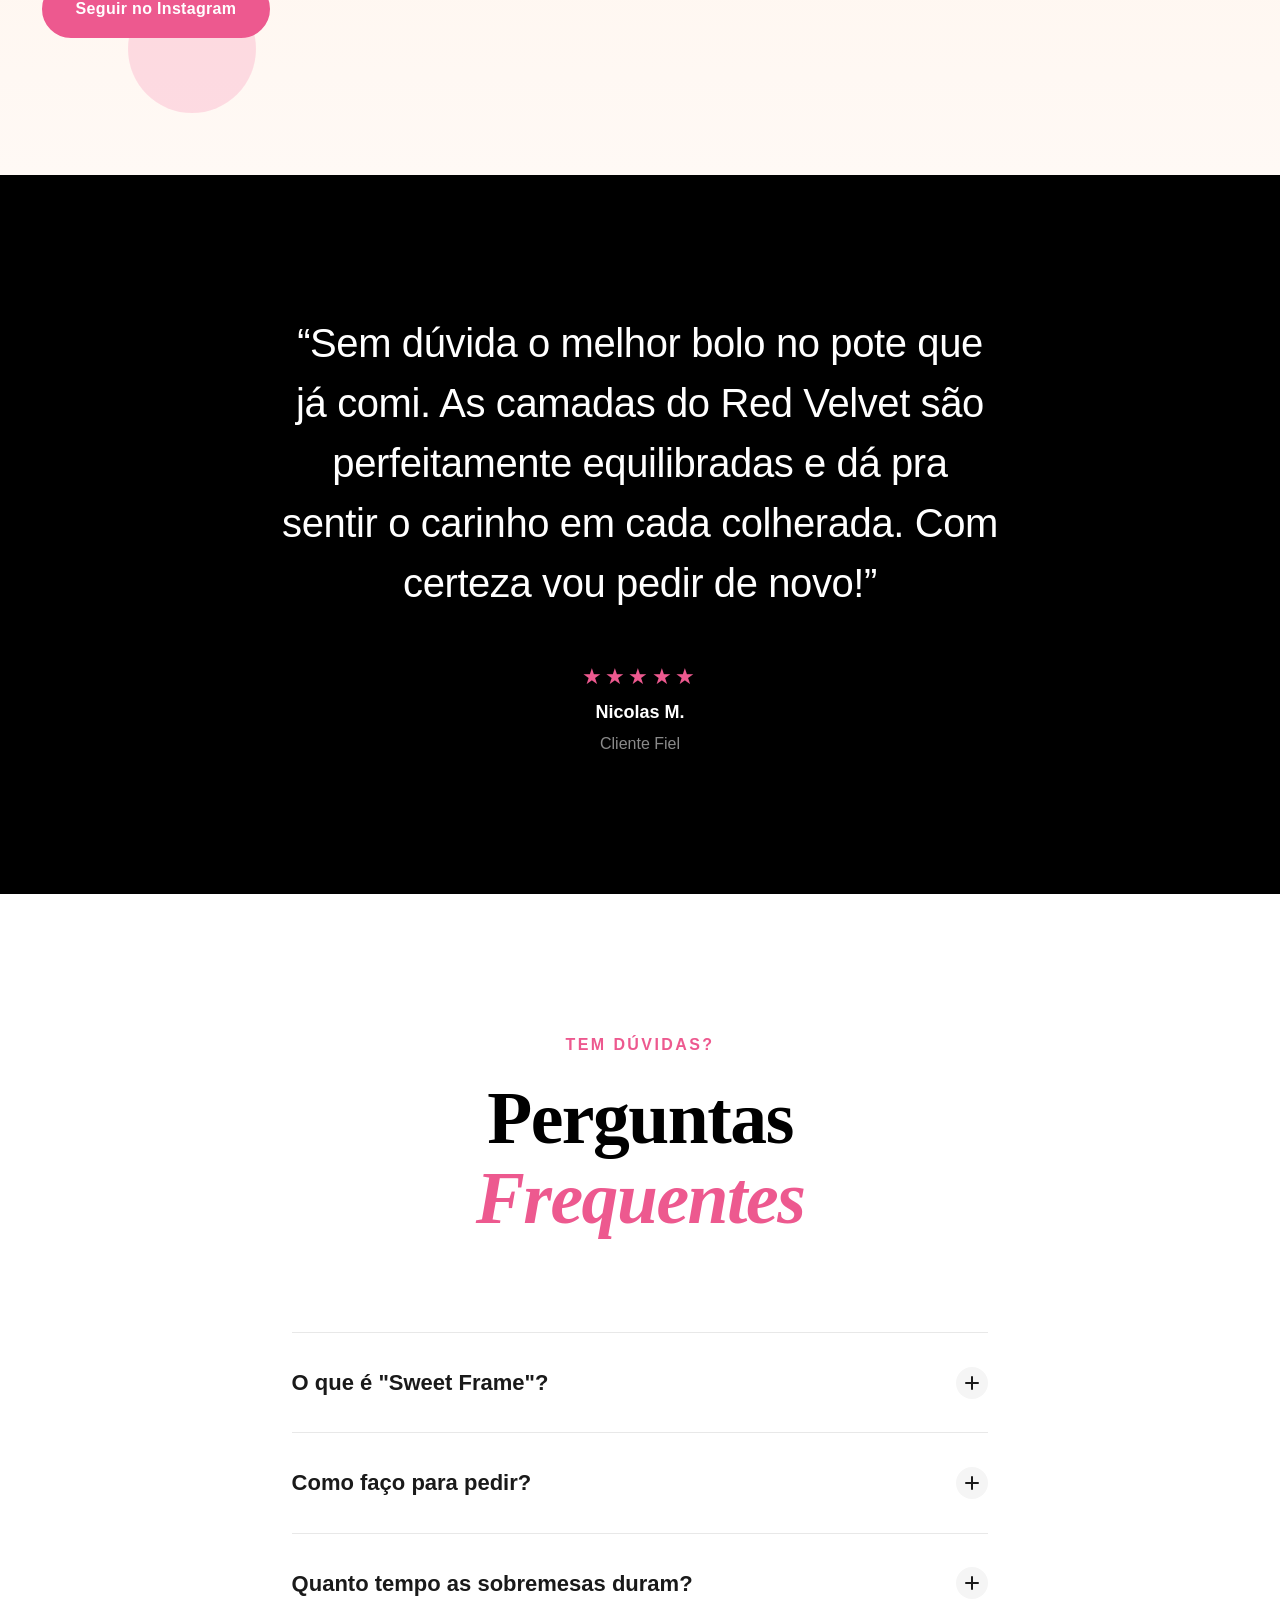
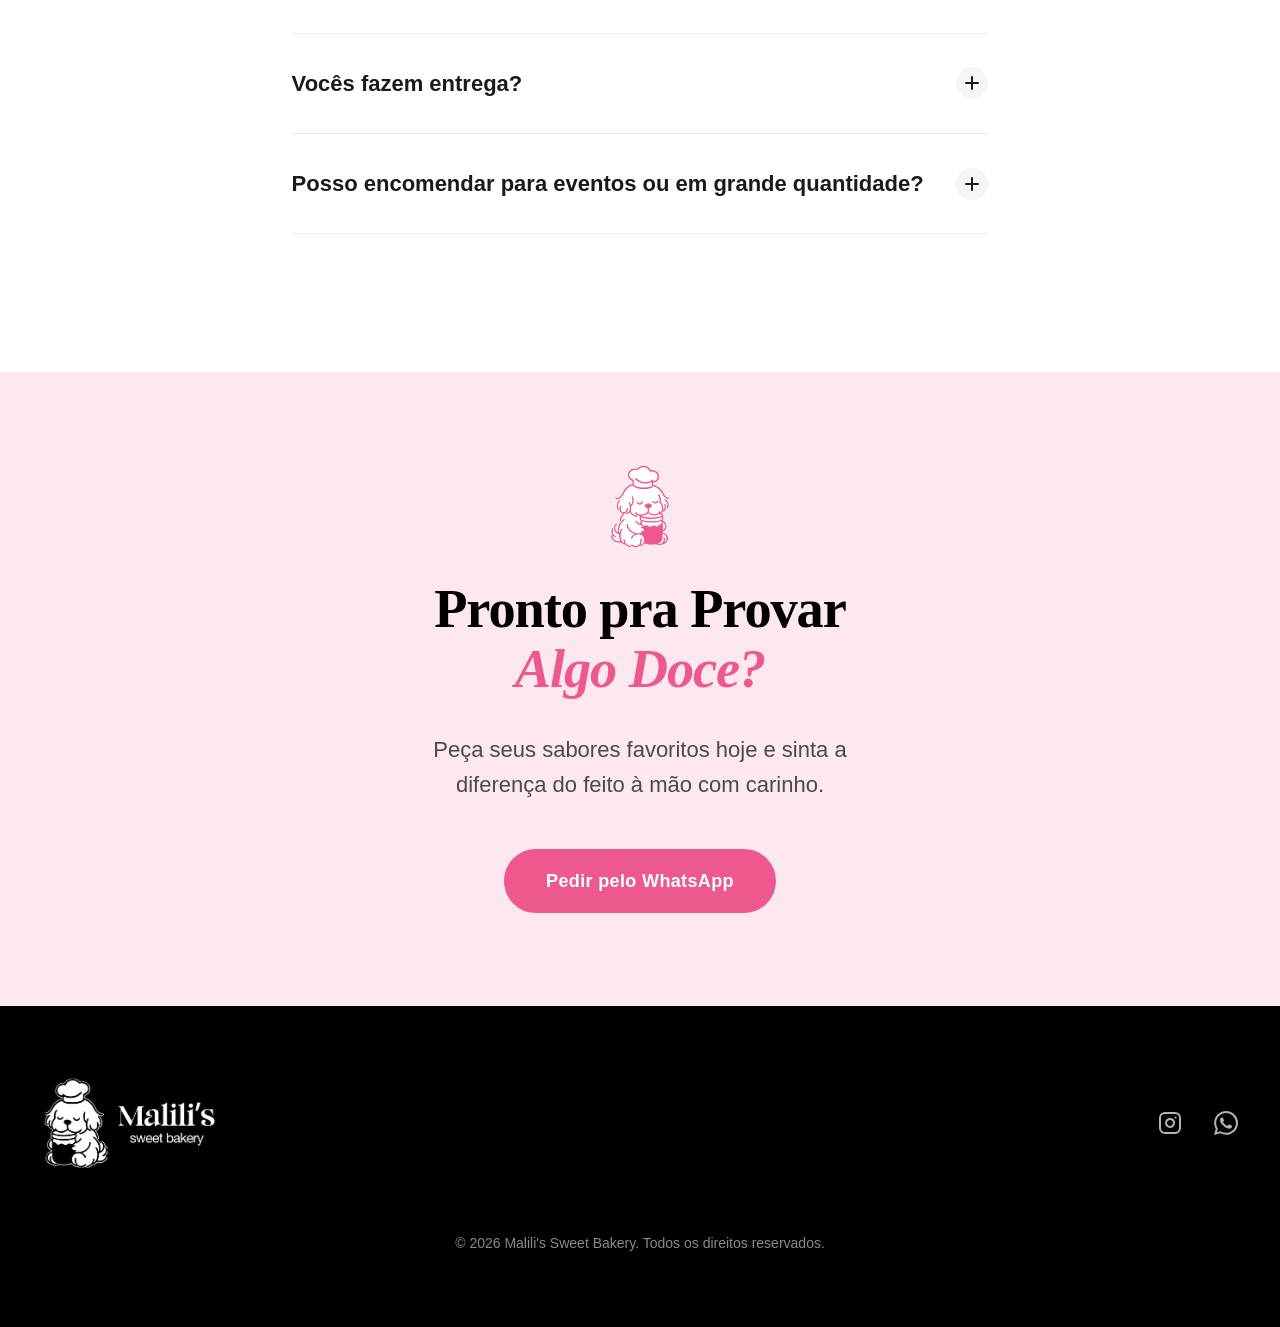
==== commit c1cdde87: "Sweet frames update" ====
--- a/index.html
+++ b/index.html
@@ -1,239 +1,233 @@
 <!DOCTYPE html>
 <html lang="pt-BR">
-<head>
-  <meta charset="UTF-8">
-  <meta name="viewport" content="width=device-width, initial-scale=1.0">
-  <meta name="description" content="Malili's Sweet Bakery — Bolos no pote artesanais feitos com amor. Red Velvet, Caramelo Salgado, Chocolate. Camadas perfeitas em cada potinho.">
-  <meta name="theme-color" content="#ED598F">
-
-  <!-- Open Graph -->
-  <meta property="og:title" content="Malili's Sweet Bakery">
-  <meta property="og:description" content="Bolos no pote artesanais feitos com amor.">
-  <meta property="og:image" content="assets/images/logos/logo-horizontal-minimal.png">
-  <meta property="og:type" content="website">
-
-  <title>Malili's Sweet Bakery | Bolo no Pote Artesanal</title>
-
-  <link rel="icon" type="image/png" href="assets/images/logos/logo-dog.png">
-  <link rel="apple-touch-icon" href="assets/images/logos/logo-dog.png">
-
-  <!-- Preload hero image -->
-  <link rel="preload" as="image" href="assets/images/products/red-velvet-hands.png">
-
-  <!-- Google Fonts — Script for chef signature -->
-  <link rel="preconnect" href="https://fonts.googleapis.com">
-  <link rel="preconnect" href="https://fonts.gstatic.com" crossorigin>
-  <link href="https://fonts.googleapis.com/css2?family=Great+Vibes&display=swap" rel="stylesheet">
-
-  <link rel="stylesheet" href="assets/css/style.css">
-
-  <!-- GSAP + ScrollTrigger + Lenis via CDN -->
-  <script src="https://cdnjs.cloudflare.com/ajax/libs/gsap/3.12.5/gsap.min.js" defer></script>
-  <script src="https://cdnjs.cloudflare.com/ajax/libs/gsap/3.12.5/ScrollTrigger.min.js" defer></script>
-  <script src="https://unpkg.com/lenis@1.1.18/dist/lenis.min.js" defer></script>
-  <script src="assets/js/main.js" defer></script>
-</head>
-<body>
-
-  <!-- ========== NAVBAR ========== -->
-  <header class="navbar" id="navbar" role="banner">
-    <nav class="navbar__inner container" aria-label="Navegação principal">
-      <a href="#" class="navbar__logo" aria-label="Malili's Sweet Bakery — Início">
-        <img src="assets/images/logos/malilis-color-dog.png" class="desktop-header-logo"
-             alt="Malili's Sweet Bakery"
-             width="160" height="48"
-             loading="eager">
-        <img src="assets/images/logos/logo-horizontal-minimal.png" class="mobile-header-logo" alt="Malili's Sweet Bakery" width="160" height="36" loading="eager">
-      </a>
-
-      <button class="navbar__toggle" aria-expanded="false" aria-controls="nav-menu" aria-label="Abrir menu">
-        <span class="navbar__toggle-line"></span>
-        <span class="navbar__toggle-line"></span>
-        <span class="navbar__toggle-line"></span>
-      </button>
-
-      <ul class="navbar__menu" id="nav-menu" role="list">
-        <li><a href="#home" class="navbar__link">Início</a></li>
-        <li><a href="#products" class="navbar__link">Produtos</a></li>
-        <li><a href="#about" class="navbar__link">Sobre</a></li>
-        <li><a href="#faq" class="navbar__link">Dúvidas</a></li>
-        <li class="navbar__menu-cta"><a href="https://wa.me/554197467645?text=Ol%C3%A1!%20Gostaria%20de%20fazer%20um%20pedido%20%F0%9F%98%8A"
-           class="btn btn--primary"
-           target="_blank"
-           rel="noopener noreferrer">Peça Agora</a></li>
-      </ul>
-
-      <div class="navbar__cta-wrap">
-        <a href="https://wa.me/554197467645?text=Ol%C3%A1!%20Gostaria%20de%20fazer%20um%20pedido%20%F0%9F%98%8A"
-           class="navbar__cta btn btn--primary"
-           target="_blank"
-           rel="noopener noreferrer">Peça Agora</a>
-      </div>
-    </nav>
-  </header>
-
-  <!-- ========== HERO ========== -->
-  <section class="hero" id="home" aria-labelledby="hero-heading">
-    <!-- Decorative circles -->
-    <div class="hero__decor" aria-hidden="true">
-      <span class="decor-circle decor-circle--hero-lg"></span>
-      <span class="decor-circle decor-circle--hero-md"></span>
-      <span class="decor-circle decor-circle--hero-sm"></span>
-    </div>
-
-    <!-- Product image — full bleed right -->
-    <div class="hero__image">
-      <img src="assets/images/products/red-velvet-hands.png"
-           alt="Mão segurando um bolo no pote Red Velvet com camadas de cream cheese e bolo red velvet"
-           width="580" height="680"
-           loading="eager"
-           class="hero__product-img">
-    </div>
-
-    <div class="hero__inner container">
-      <div class="hero__content">
-        <!-- Heading composition — editorial layout like reference -->
-        <div class="hero__composition">
-          <h1 class="hero__heading" id="hero-heading">
-            <span class="hero__heading-line">Doçura</span>
-            <span class="hero__heading-line second--hero-line">em Cada</span>
-            <span class="hero__heading-line third--hero-line">Camada</span>
-          </h1>
-
-          <!-- Chef signature — floats between heading lines like "By Roberto F." -->
-          <div class="hero__chef">
-            <span class="hero__chef-label">por</span>
-            <img src="assets/images/marjory-czarneski-chef.jpg"
-                 alt="Chef Marjory Czarneski"
-                 width="56" height="56"
-                 loading="eager"
-                 class="hero__chef-photo">
-            <span class="hero__chef-name">Marjory C.</span>
-          </div>
-        </div>
-
-        <p class="hero__subtext">
-          Sweet frames feito com ingredientes selecionados,
-          camadas perfeitas e muito carinho em cada potinho.
-        </p>
-        <!-- <div class="hero__actions">
+
+  <head>
+    <meta charset="UTF-8">
+    <meta name="viewport" content="width=device-width, initial-scale=1.0">
+    <meta name="description"
+      content="Malili's Sweet Bakery — Bolos no pote artesanais feitos com amor. Red Velvet, Caramelo Salgado, Chocolate. Camadas perfeitas em cada potinho.">
+    <meta name="theme-color" content="#ED598F">
+
+    <!-- Open Graph -->
+    <meta property="og:title" content="Malili's Sweet Bakery">
+    <meta property="og:description" content="Bolos no pote artesanais feitos com amor.">
+    <meta property="og:image" content="assets/images/logos/logo-horizontal-minimal.png">
+    <meta property="og:type" content="website">
+
+    <title>Malili's Sweet Bakery | Bolo no Pote Artesanal</title>
+
+    <link rel="icon" type="image/png" href="assets/images/logos/logo-dog.png">
+    <link rel="apple-touch-icon" href="assets/images/logos/logo-dog.png">
+
+    <!-- Preload hero image -->
+    <link rel="preload" as="image" href="assets/images/products/red-velvet-hands.png">
+
+    <!-- Google Fonts — Script for chef signature -->
+    <link rel="preconnect" href="https://fonts.googleapis.com">
+    <link rel="preconnect" href="https://fonts.gstatic.com" crossorigin>
+    <link href="https://fonts.googleapis.com/css2?family=Great+Vibes&display=swap" rel="stylesheet">
+
+    <link rel="stylesheet" href="assets/css/style.css">
+
+    <!-- GSAP + ScrollTrigger + Lenis via CDN -->
+    <script src="https://cdnjs.cloudflare.com/ajax/libs/gsap/3.12.5/gsap.min.js" defer></script>
+    <script src="https://cdnjs.cloudflare.com/ajax/libs/gsap/3.12.5/ScrollTrigger.min.js" defer></script>
+    <script src="https://unpkg.com/lenis@1.1.18/dist/lenis.min.js" defer></script>
+    <script src="assets/js/main.js" defer></script>
+  </head>
+
+  <body>
+
+    <!-- ========== NAVBAR ========== -->
+    <header class="navbar" id="navbar" role="banner">
+      <nav class="navbar__inner container" aria-label="Navegação principal">
+        <a href="#" class="navbar__logo" aria-label="Malili's Sweet Bakery — Início">
+          <img src="assets/images/logos/malilis-color-dog.png" class="desktop-header-logo" alt="Malili's Sweet Bakery"
+            width="160" height="48" loading="eager">
+          <img src="assets/images/logos/logo-horizontal-minimal.png" class="mobile-header-logo"
+            alt="Malili's Sweet Bakery" width="160" height="36" loading="eager">
+        </a>
+
+        <button class="navbar__toggle" aria-expanded="false" aria-controls="nav-menu" aria-label="Abrir menu">
+          <span class="navbar__toggle-line"></span>
+          <span class="navbar__toggle-line"></span>
+          <span class="navbar__toggle-line"></span>
+        </button>
+
+        <ul class="navbar__menu" id="nav-menu" role="list">
+          <li><a href="#home" class="navbar__link">Início</a></li>
+          <li><a href="#products" class="navbar__link">Produtos</a></li>
+          <li><a href="#about" class="navbar__link">Sobre</a></li>
+          <li><a href="#faq" class="navbar__link">Dúvidas</a></li>
+          <li class="navbar__menu-cta"><a
+              href="https://wa.me/554197467645?text=Ol%C3%A1!%20Gostaria%20de%20fazer%20um%20pedido%20%F0%9F%98%8A"
+              class="btn btn--primary" target="_blank" rel="noopener noreferrer">Peça Agora</a></li>
+        </ul>
+
+        <div class="navbar__cta-wrap">
+          <a href="https://wa.me/554197467645?text=Ol%C3%A1!%20Gostaria%20de%20fazer%20um%20pedido%20%F0%9F%98%8A"
+            class="navbar__cta btn btn--primary" target="_blank" rel="noopener noreferrer">Peça Agora</a>
+        </div>
+      </nav>
+    </header>
+
+    <!-- ========== HERO ========== -->
+    <section class="hero" id="home" aria-labelledby="hero-heading">
+      <!-- Decorative circles -->
+      <div class="hero__decor" aria-hidden="true">
+        <span class="decor-circle decor-circle--hero-lg"></span>
+        <span class="decor-circle decor-circle--hero-md"></span>
+        <span class="decor-circle decor-circle--hero-sm"></span>
+      </div>
+
+      <!-- Product image — full bleed right -->
+      <div class="hero__image">
+        <img src="assets/images/products/red-velvet-hands.png"
+          alt="Mão segurando um bolo no pote Red Velvet com camadas de cream cheese e bolo red velvet" width="580"
+          height="680" loading="eager" class="hero__product-img">
+      </div>
+
+      <div class="hero__inner container">
+        <div class="hero__content">
+          <!-- Heading composition — editorial layout like reference -->
+          <div class="hero__composition">
+            <h1 class="hero__heading" id="hero-heading">
+              <span class="hero__heading-line">Doçura</span>
+              <span class="hero__heading-line second--hero-line">em Cada</span>
+              <span class="hero__heading-line third--hero-line">Camada</span>
+            </h1>
+
+            <!-- Chef signature — floats between heading lines like "By Roberto F." -->
+            <div class="hero__chef">
+              <span class="hero__chef-label">por</span>
+              <img src="assets/images/marjory-czarneski-chef.jpg" alt="Chef Marjory Czarneski" width="56" height="56"
+                loading="eager" class="hero__chef-photo">
+              <span class="hero__chef-name">Marjory C.</span>
+            </div>
+          </div>
+
+          <p class="hero__subtext">
+            Sweet frames feito com ingredientes selecionados,
+            camadas perfeitas e muito carinho em cada potinho.
+          </p>
+          <!-- <div class="hero__actions">
           <a href="https://wa.me/554197467645?text=Ol%C3%A1!%20Gostaria%20de%20fazer%20um%20pedido%20%F0%9F%98%8A"
              class="btn btn--primary btn--lg"
              target="_blank"
              rel="noopener noreferrer">Peça Agora</a>
           <a href="#products" class="btn btn--outline btn--lg">Ver Sabores</a>
         </div> -->
-      </div>
-    </div>
-
-    <!-- Scroll indicator — more content below -->
-    <a href="#about" class="hero__scroll-indicator" aria-label="Role para ver mais">
-      <span class="hero__scroll-indicator-icon" aria-hidden="true">
-        <svg width="28" height="28" viewBox="0 0 24 24" fill="none" stroke="currentColor" stroke-width="2.5" stroke-linecap="round" stroke-linejoin="round">
-          <path d="M12 5v14M19 12l-7 7-7-7"/>
-        </svg>
-      </span>
-    </a>
-  </section>
-
-  <!-- ========== ABOUT ========== -->
-  <section class="about" id="about" aria-labelledby="about-heading">
-    <div class="about__inner container">
-
-      <!-- Marjory showcase with floating flavor balloons -->
-      <div class="about__showcase">
-        <!-- Decorative ring behind Marjory -->
-        <span class="about__ring" aria-hidden="true"></span>
-        <span class="about__ring about__ring--outer" aria-hidden="true"></span>
-
-        <!-- Floating flavor balloons -->
-        <div class="about__balloon about__balloon--rv" aria-hidden="true">
-          <span class="about__balloon-icon">🍰</span>
-          <span class="about__balloon-label">Red Velvet</span>
-        </div>
-        <div class="about__balloon about__balloon--sc" aria-hidden="true">
-          <span class="about__balloon-icon">🍮</span>
-          <span class="about__balloon-label">Caramelo Salgado</span>
-        </div>
-        <div class="about__balloon about__balloon--ch" aria-hidden="true">
-          <span class="about__balloon-icon">🍫</span>
-          <span class="about__balloon-label">Chocolate</span>
-        </div>
-        <div class="about__balloon about__balloon--handmade" aria-hidden="true">
-          <span class="about__balloon-icon">🤲</span>
-          <span class="about__balloon-label">100% Artesanal</span>
-        </div>
-
-        <!-- Marjory photo -->
-        <div class="about__photo-wrap">
-          <img src="assets/images/Marjory-transparent.png"
-               alt="Chef Marjory Czarneski, fundadora da Malili's Sweet Bakery"
-               width="480" height="600"
-               loading="lazy"
-               class="about__photo">
-        </div>
-      </div>
-
-      <!-- Text below -->
-      <div class="about__content">
-        <h2 class="about__heading" id="about-heading">
-          Conheça a <em>Malili's</em>
-        </h2>
-        <p class="about__text">
-          Marjory Czarneski, a Chef que traz o melhor da tradição do bolo no pote,
-          com camadas sofisticadas, pensadas e testadas com muito cuidado e tempo, tudo feito a mão dando origem as Sweet Frames.
-          Cada potinho é preparado do zero com ingredientes
-          selecionados e o mesmo carinho que você colocaria
-          em uma sobremesa caseira para quem você ama.
-        </p>
-      </div>
-
-    </div>
-  </section>
-
-  <!-- ========== PRODUCTS ========== -->
-  <section class="products" id="products" aria-labelledby="products-heading">
-    <div class="products__inner container">
-      <div class="products__header">
-        <p class="products__eyebrow">Cardápio</p>
-        <h2 class="products__heading" id="products-heading">
-          Sweet Frames<br><em>Exclusivas</em>
-        </h2>
-        <p class="products__delivery-badge" aria-label="Entrega apenas em Curitiba">
-          <span class="products__delivery-badge-icon" aria-hidden="true">
-            <svg width="18" height="18" viewBox="0 0 24 24" fill="none" stroke="currentColor" stroke-width="2" stroke-linecap="round" stroke-linejoin="round">
-              <path d="M21 10c0 7-9 13-9 13s-9-6-9-13a9 9 0 0 1 18 0z"/>
-              <circle cx="12" cy="10" r="3"/>
-            </svg>
-          </span>
-          Entrega apenas em Curitiba
-        </p>
-      </div>
-
-      <div class="products__grid">
-        <!-- Red Velvet -->
-        <article class="product-card" aria-labelledby="product-rv">
-          <div class="product-card__image-wrap">
-            <span class="product-card__circle" aria-hidden="true"></span>
-            <img src="assets/images/products/red-velvet-front.png"
-                 alt="Bolo no pote Red Velvet com camadas de cream cheese"
-                 width="400" height="480"
-                 loading="lazy"
-                 class="product-card__img">
-          </div>
-          <div class="product-card__info">
-            <h3 class="product-card__name" id="product-rv">Red Velvet</h3>
-            <p class="product-card__price" aria-label="Preco R$22">R$22</p>
-            <p class="product-card__desc">
-              Bolo red velvet aveludado com deliciosas camadas de cream cheese.
-              Nosso mais vendido.
-            </p>
-            <a href="https://wa.me/554197467645?text=Ol%C3%A1!%20Gostaria%20de%20pedir%20Red%20Velvet%20%F0%9F%98%8A"
-               class="product-card__link" target="_blank" rel="noopener noreferrer">Peça Agora &rarr;</a>
-          </div>
-        </article>
-
-        <!-- Salted Caramel -->
+        </div>
+      </div>
+
+      <!-- Scroll indicator — more content below -->
+      <a href="#about" class="hero__scroll-indicator" aria-label="Role para ver mais">
+        <span class="hero__scroll-indicator-icon" aria-hidden="true">
+          <svg width="28" height="28" viewBox="0 0 24 24" fill="none" stroke="currentColor" stroke-width="2.5"
+            stroke-linecap="round" stroke-linejoin="round">
+            <path d="M12 5v14M19 12l-7 7-7-7" />
+          </svg>
+        </span>
+      </a>
+    </section>
+
+    <!-- ========== ABOUT ========== -->
+    <section class="about" id="about" aria-labelledby="about-heading">
+      <div class="about__inner container">
+
+        <!-- Marjory showcase with floating flavor balloons -->
+        <div class="about__showcase">
+          <!-- Decorative ring behind Marjory -->
+          <span class="about__ring" aria-hidden="true"></span>
+          <span class="about__ring about__ring--outer" aria-hidden="true"></span>
+
+          <!-- Floating flavor balloons -->
+          <div class="about__balloon about__balloon--rv" aria-hidden="true">
+            <span class="about__balloon-icon">🍰</span>
+            <span class="about__balloon-label">Red Velvet</span>
+          </div>
+          <div class="about__balloon about__balloon--sc" aria-hidden="true">
+            <span class="about__balloon-icon">🍮</span>
+            <span class="about__balloon-label">Caramelo Salgado</span>
+          </div>
+          <div class="about__balloon about__balloon--ch" aria-hidden="true">
+            <span class="about__balloon-icon">🍫</span>
+            <span class="about__balloon-label">Chocolate</span>
+          </div>
+          <div class="about__balloon about__balloon--handmade" aria-hidden="true">
+            <span class="about__balloon-icon">🤲</span>
+            <span class="about__balloon-label">100% Artesanal</span>
+          </div>
+
+          <!-- Marjory photo -->
+          <div class="about__photo-wrap">
+            <img src="assets/images/Marjory-transparent.png"
+              alt="Chef Marjory Czarneski, fundadora da Malili's Sweet Bakery" width="480" height="600" loading="lazy"
+              class="about__photo">
+          </div>
+        </div>
+
+        <!-- Text below -->
+        <div class="about__content">
+          <h2 class="about__heading" id="about-heading">
+            Conheça a <em>Malili's</em>
+          </h2>
+          <p class="about__text">
+            Marjory Czarneski, a Chef que traz o melhor da tradição do bolo no pote,
+            com camadas sofisticadas, pensadas e testadas com muito cuidado e tempo, tudo feito a mão dando origem as
+            Sweet Frames.
+            Cada potinho é preparado do zero com ingredientes
+            selecionados e o mesmo carinho que você colocaria
+            em uma sobremesa caseira para quem você ama.
+          </p>
+        </div>
+
+      </div>
+    </section>
+
+    <!-- ========== PRODUCTS ========== -->
+    <section class="products" id="products" aria-labelledby="products-heading">
+      <div class="products__inner container">
+        <div class="products__header">
+          <p class="products__eyebrow">Cardápio</p>
+          <h2 class="products__heading" id="products-heading">
+            Sweet Frames<br><em>Exclusivas</em>
+          </h2>
+          <p class="products__delivery-badge" aria-label="Entrega apenas em Curitiba">
+            <span class="products__delivery-badge-icon" aria-hidden="true">
+              <svg width="18" height="18" viewBox="0 0 24 24" fill="none" stroke="currentColor" stroke-width="2"
+                stroke-linecap="round" stroke-linejoin="round">
+                <path d="M21 10c0 7-9 13-9 13s-9-6-9-13a9 9 0 0 1 18 0z" />
+                <circle cx="12" cy="10" r="3" />
+              </svg>
+            </span>
+            Entrega apenas em Curitiba
+          </p>
+        </div>
+
+        <div class="products__grid">
+          <!-- Red Velvet -->
+          <article class="product-card" aria-labelledby="product-rv">
+            <div class="product-card__image-wrap">
+              <span class="product-card__circle" aria-hidden="true"></span>
+              <img src="assets/images/products/red-velvet-front.png"
+                alt="Bolo no pote Red Velvet com camadas de cream cheese" width="400" height="480" loading="lazy"
+                class="product-card__img">
+            </div>
+            <div class="product-card__info">
+              <h3 class="product-card__name" id="product-rv">Red Velvet</h3>
+              <p class="product-card__price" aria-label="Preco R$22">R$16,50</p>
+              <p class="product-card__desc">
+                Bolo red velvet (210g) aveludado com deliciosas camadas de cream cheese.
+                Nosso mais vendido.
+              </p>
+              <a href="https://wa.me/554197467645?text=Ol%C3%A1!%20Gostaria%20de%20pedir%20Red%20Velvet%20%F0%9F%98%8A"
+                class="product-card__link" target="_blank" rel="noopener noreferrer">Peça Agora &rarr;</a>
+            </div>
+          </article>
+
+          <!-- Salted Caramel -->
+          <!--
         <article class="product-card" aria-labelledby="product-sc">
           <div class="product-card__image-wrap">
             <span class="product-card__circle" aria-hidden="true"></span>
@@ -254,375 +248,372 @@
                class="product-card__link" target="_blank" rel="noopener noreferrer">Peça Agora &rarr;</a>
           </div>
         </article>
-
-        <!-- Chocolate -->
-        <article class="product-card" aria-labelledby="product-ch">
-          <div class="product-card__image-wrap">
-            <span class="product-card__circle" aria-hidden="true"></span>
-            <img src="assets/images/products/chocolate-front.png"
-                 alt="Bolo no pote de Chocolate com cobertura de ganache"
-                 width="400" height="480"
-                 loading="lazy"
-                 class="product-card__img">
-          </div>
-          <div class="product-card__info">
-            <h3 class="product-card__name" id="product-ch">Chocolate</h3>
-            <p class="product-card__price" aria-label="Preco R$22">R$22</p>
-            <p class="product-card__desc">
-              Bolo duplo de chocolate com ganache sedosa.
-              Pura indulgência em cada colherada.
-            </p>
-            <a href="https://wa.me/554197467645?text=Ol%C3%A1!%20Gostaria%20de%20pedir%20Chocolate%20%F0%9F%98%8A"
-               class="product-card__link" target="_blank" rel="noopener noreferrer">Peça Agora &rarr;</a>
-          </div>
-        </article>
-      </div>
-    </div>
-  </section>
-
-  <!-- ========== SPOTLIGHT ========== -->
-  <section class="spotlight" aria-labelledby="spotlight-heading">
-    <div class="spotlight__inner container">
-      <div class="spotlight__image">
-        <img src="assets/images/products/red-velvet-3-4.png"
-             alt="Bolo no pote Red Velvet fotografado em ângulo mostrando todas as camadas"
-             width="600" height="800"
-             loading="lazy"
-             class="spotlight__img">
-        <span class="decor-circle decor-circle--spotlight-1" aria-hidden="true"></span>
-        <span class="decor-circle decor-circle--spotlight-2" aria-hidden="true"></span>
-      </div>
-      <div class="spotlight__content">
-        <p class="spotlight__eyebrow">Favorito do Público</p>
-        <h2 class="spotlight__heading" id="spotlight-heading">
-          Red Velvet<br><em>Perfeição</em>
-        </h2>
-        <p class="spotlight__text">
-          Nosso Red Velvet é feito com muito amor — bolo úmido e vibrante
-          intercalado com cream cheese caseiro. Cada potinho é montado
-          à mão, garantindo a proporção perfeita de bolo e creme
-          em cada colherada.
-        </p>
-        <ul class="spotlight__features" role="list">
-          <li>
-            <svg width="20" height="20" viewBox="0 0 20 20" fill="none" aria-hidden="true">
-              <circle cx="10" cy="10" r="10" fill="#ED598F" opacity="0.15"/>
-              <path d="M6 10l3 3 5-5" stroke="#ED598F" stroke-width="2" stroke-linecap="round" stroke-linejoin="round"/>
-            </svg>
-            Preço acessível
-          </li>
-          <li>
-            <svg width="20" height="20" viewBox="0 0 20 20" fill="none" aria-hidden="true">
-              <circle cx="10" cy="10" r="10" fill="#ED598F" opacity="0.15"/>
-              <path d="M6 10l3 3 5-5" stroke="#ED598F" stroke-width="2" stroke-linecap="round" stroke-linejoin="round"/>
-            </svg>
-            Cacau premium &amp; base de cream cheese
-          </li>
-          <li>
-            <svg width="20" height="20" viewBox="0 0 20 20" fill="none" aria-hidden="true">
-              <circle cx="10" cy="10" r="10" fill="#ED598F" opacity="0.15"/>
-              <path d="M6 10l3 3 5-5" stroke="#ED598F" stroke-width="2" stroke-linecap="round" stroke-linejoin="round"/>
-            </svg>
-            Feito fresquinho sob encomenda
-          </li>
-        </ul>
-        <a href="https://wa.me/554197467645?text=Ol%C3%A1!%20Gostaria%20de%20pedir%20Red%20Velvet%20%F0%9F%98%8A"
-           class="btn btn--primary btn--lg"
-           target="_blank"
-           rel="noopener noreferrer">Pedir Red Velvet</a>
-      </div>
-    </div>
-  </section>
-
-  <!-- ========== INSTAGRAM FEED ========== -->
-  <section class="instagram" id="instagram" aria-labelledby="instagram-heading">
-    <div class="instagram__decor" aria-hidden="true">
-      <span class="decor-circle instagram__decor-circle instagram__decor-circle--lg"></span>
-      <span class="decor-circle instagram__decor-circle instagram__decor-circle--sm"></span>
-    </div>
-
-    <div class="instagram__inner container">
-      <div class="instagram__content">
-        <p class="instagram__eyebrow">Instagram</p>
-        <h2 class="instagram__heading" id="instagram-heading">
-          Nos Bastidores<br><em>Todos os Dias</em>
-        </h2>
-        <p class="instagram__text">
-          Acompanhe os novos sabores, produção artesanal e cada detalhe das nossas
-          Sweet Frames em tempo real.
-        </p>
-
-        <!-- <ul class="instagram__highlights" role="list">
+        -->
+
+          <!-- Chocolate -->
+          <article class="product-card" aria-labelledby="product-ch">
+            <div class="product-card__image-wrap">
+              <span class="product-card__circle" aria-hidden="true"></span>
+              <img src="assets/images/products/chocolate-front.png"
+                alt="Bolo no pote de Chocolate com cobertura de ganache" width="400" height="480" loading="lazy"
+                class="product-card__img">
+            </div>
+            <div class="product-card__info">
+              <h3 class="product-card__name" id="product-ch">Chocolate</h3>
+              <p class="product-card__price" aria-label="Preco R$22">R$16,50</p>
+              <p class="product-card__desc">
+                Bolo duplo de chocolate (210g) com ganache sedosa.
+                Pura indulgência em cada colherada.
+              </p>
+              <a href="https://wa.me/554197467645?text=Ol%C3%A1!%20Gostaria%20de%20pedir%20Chocolate%20%F0%9F%98%8A"
+                class="product-card__link" target="_blank" rel="noopener noreferrer">Peça Agora &rarr;</a>
+            </div>
+          </article>
+        </div>
+      </div>
+    </section>
+
+    <!-- ========== SPOTLIGHT ========== -->
+    <section class="spotlight" aria-labelledby="spotlight-heading">
+      <div class="spotlight__inner container">
+        <div class="spotlight__image">
+          <img src="assets/images/products/red-velvet-3-4.png"
+            alt="Bolo no pote Red Velvet fotografado em ângulo mostrando todas as camadas" width="600" height="800"
+            loading="lazy" class="spotlight__img">
+          <span class="decor-circle decor-circle--spotlight-1" aria-hidden="true"></span>
+          <span class="decor-circle decor-circle--spotlight-2" aria-hidden="true"></span>
+        </div>
+        <div class="spotlight__content">
+          <p class="spotlight__eyebrow">Favorito do Público</p>
+          <h2 class="spotlight__heading" id="spotlight-heading">
+            Red Velvet<br><em>Perfeição</em>
+          </h2>
+          <p class="spotlight__text">
+            Nosso Red Velvet é feito com muito amor — bolo úmido e vibrante
+            intercalado com cream cheese caseiro. Cada potinho é montado
+            à mão, garantindo a proporção perfeita de bolo e creme
+            em cada colherada.
+          </p>
+          <ul class="spotlight__features" role="list">
+            <li>
+              <svg width="20" height="20" viewBox="0 0 20 20" fill="none" aria-hidden="true">
+                <circle cx="10" cy="10" r="10" fill="#ED598F" opacity="0.15" />
+                <path d="M6 10l3 3 5-5" stroke="#ED598F" stroke-width="2" stroke-linecap="round"
+                  stroke-linejoin="round" />
+              </svg>
+              Preço acessível
+            </li>
+            <li>
+              <svg width="20" height="20" viewBox="0 0 20 20" fill="none" aria-hidden="true">
+                <circle cx="10" cy="10" r="10" fill="#ED598F" opacity="0.15" />
+                <path d="M6 10l3 3 5-5" stroke="#ED598F" stroke-width="2" stroke-linecap="round"
+                  stroke-linejoin="round" />
+              </svg>
+              Cacau premium &amp; base de cream cheese
+            </li>
+            <li>
+              <svg width="20" height="20" viewBox="0 0 20 20" fill="none" aria-hidden="true">
+                <circle cx="10" cy="10" r="10" fill="#ED598F" opacity="0.15" />
+                <path d="M6 10l3 3 5-5" stroke="#ED598F" stroke-width="2" stroke-linecap="round"
+                  stroke-linejoin="round" />
+              </svg>
+              Feito fresquinho sob encomenda
+            </li>
+          </ul>
+          <a href="https://wa.me/554197467645?text=Ol%C3%A1!%20Gostaria%20de%20pedir%20Red%20Velvet%20%F0%9F%98%8A"
+            class="btn btn--primary btn--lg" target="_blank" rel="noopener noreferrer">Pedir Red Velvet</a>
+        </div>
+      </div>
+    </section>
+
+    <!-- ========== INSTAGRAM FEED ========== -->
+    <section class="instagram" id="instagram" aria-labelledby="instagram-heading">
+      <div class="instagram__decor" aria-hidden="true">
+        <span class="decor-circle instagram__decor-circle instagram__decor-circle--lg"></span>
+        <span class="decor-circle instagram__decor-circle instagram__decor-circle--sm"></span>
+      </div>
+
+      <div class="instagram__inner container">
+        <div class="instagram__content">
+          <p class="instagram__eyebrow">Instagram</p>
+          <h2 class="instagram__heading" id="instagram-heading">
+            Nos Bastidores<br><em>Todos os Dias</em>
+          </h2>
+          <p class="instagram__text">
+            Acompanhe os novos sabores, produção artesanal e cada detalhe das nossas
+            Sweet Frames em tempo real.
+          </p>
+
+          <!-- <ul class="instagram__highlights" role="list">
           <li>Novidades e reposicoes</li>
           <li>Produção artesanal do dia</li>
           <li>Conteudo fresco direto da cozinha</li>
         </ul> -->
 
-        <a href="https://www.instagram.com/malilisconfeitaria/"
-           class="btn btn--primary"
-           target="_blank"
-           rel="noopener noreferrer">Seguir no Instagram</a>
-      </div>
-
-      <div class="instagram__feed" role="region" aria-label="Feed do Instagram">
-        <div class="instagram__embed-shell">
-          <blockquote class="instagram-media"
-                      data-instgrm-permalink="https://www.instagram.com/p/DSfzHjVAQZj/"
-                      data-instgrm-version="14"
-                      style="background:#ffffff; border:0; border-radius:16px; margin:0 auto; max-width:540px; min-width:326px; width:100%;"></blockquote>
-          <p class="instagram__embed-fallback">
-            O embed do Instagram precisa de um link de post ou reel.
-            <a href="https://www.instagram.com/malilisconfeitaria/" target="_blank" rel="noopener noreferrer">Abrir perfil no Instagram</a>
-          </p>
-        </div>
-      </div>
-    </div>
-
-    <script>
-      (function () {
-        var section = document.querySelector(".instagram");
-        if (!section) return;
-
-        var shell = section.querySelector(".instagram__embed-shell");
-        if (!shell) return;
-
-        var embedNode = shell.querySelector(".instagram-media");
-        if (!embedNode) return;
-
-        var postLinks = [
-          "https://www.instagram.com/p/DSfzHjVAQZj/",
-          "https://www.instagram.com/p/DUf6GvRDpRq/",
-          "https://www.instagram.com/p/DUdYcoVjuBM/",
-          "https://www.instagram.com/reel/DR26zyoAZTS/",
-          "https://www.instagram.com/p/DRc2l1BgbnJ/"
-        ];
-
-        var randomLink = postLinks[Math.floor(Math.random() * postLinks.length)];
-        embedNode.setAttribute("data-instgrm-permalink", randomLink);
-
-        function verifyEmbedLoaded() {
-          window.setTimeout(function () {
-            var loadedIframe = shell.querySelector("iframe");
-            if (!loadedIframe) {
-              section.classList.add("instagram--fallback");
+          <a href="https://www.instagram.com/malilisconfeitaria/" class="btn btn--primary" target="_blank"
+            rel="noopener noreferrer">Seguir no Instagram</a>
+        </div>
+
+        <div class="instagram__feed" role="region" aria-label="Feed do Instagram">
+          <div class="instagram__embed-shell">
+            <blockquote class="instagram-media" data-instgrm-permalink="https://www.instagram.com/p/DSfzHjVAQZj/"
+              data-instgrm-version="14"
+              style="background:#ffffff; border:0; border-radius:16px; margin:0 auto; max-width:540px; min-width:326px; width:100%;">
+            </blockquote>
+            <p class="instagram__embed-fallback">
+              O embed do Instagram precisa de um link de post ou reel.
+              <a href="https://www.instagram.com/malilisconfeitaria/" target="_blank" rel="noopener noreferrer">Abrir
+                perfil no Instagram</a>
+            </p>
+          </div>
+        </div>
+      </div>
+
+      <script>
+        (function () {
+          var section = document.querySelector(".instagram")
+          if (!section) return
+
+          var shell = section.querySelector(".instagram__embed-shell")
+          if (!shell) return
+
+          var embedNode = shell.querySelector(".instagram-media")
+          if (!embedNode) return
+
+          var postLinks = [
+            "https://www.instagram.com/p/DSfzHjVAQZj/",
+            "https://www.instagram.com/p/DUf6GvRDpRq/",
+            "https://www.instagram.com/p/DUdYcoVjuBM/",
+            "https://www.instagram.com/reel/DR26zyoAZTS/",
+            "https://www.instagram.com/p/DRc2l1BgbnJ/"
+          ]
+
+          var randomLink = postLinks[Math.floor(Math.random() * postLinks.length)]
+          embedNode.setAttribute("data-instgrm-permalink", randomLink)
+
+          function verifyEmbedLoaded() {
+            window.setTimeout(function () {
+              var loadedIframe = shell.querySelector("iframe")
+              if (!loadedIframe) {
+                section.classList.add("instagram--fallback")
+              }
+            }, 3000)
+          }
+
+          function processEmbed() {
+            if (window.instgrm && window.instgrm.Embeds && typeof window.instgrm.Embeds.process === "function") {
+              window.instgrm.Embeds.process()
             }
-          }, 3000);
-        }
-
-        function processEmbed() {
-          if (window.instgrm && window.instgrm.Embeds && typeof window.instgrm.Embeds.process === "function") {
-            window.instgrm.Embeds.process();
+            verifyEmbedLoaded()
           }
-          verifyEmbedLoaded();
-        }
-
-        if (window.instgrm && window.instgrm.Embeds) {
-          processEmbed();
-          return;
-        }
-
-        var script = document.createElement("script");
-        script.src = "https://www.instagram.com/embed.js";
-        script.async = true;
-        script.onload = processEmbed;
-        document.body.appendChild(script);
-      })();
-    </script>
-  </section>
-
-  <!-- ========== TESTIMONIAL ========== -->
-  <section class="testimonial" aria-labelledby="testimonial-heading">
-    <div class="testimonial__inner container">
-      <h2 class="sr-only" id="testimonial-heading">Depoimento de Cliente</h2>
-
-      <!-- <img src="assets/images/logos/logo-dog.png"
+
+          if (window.instgrm && window.instgrm.Embeds) {
+            processEmbed()
+            return
+          }
+
+          var script = document.createElement("script")
+          script.src = "https://www.instagram.com/embed.js"
+          script.async = true
+          script.onload = processEmbed
+          document.body.appendChild(script)
+        })();
+      </script>
+    </section>
+
+    <!-- ========== TESTIMONIAL ========== -->
+    <section class="testimonial" aria-labelledby="testimonial-heading">
+      <div class="testimonial__inner container">
+        <h2 class="sr-only" id="testimonial-heading">Depoimento de Cliente</h2>
+
+        <!-- <img src="assets/images/logos/logo-dog.png"
            alt=""
            aria-hidden="true"
            class="testimonial__decor-dog"
            width="120" height="140"> -->
 
-      <figure class="testimonial__quote">
-        <blockquote>
-          <p class="testimonial__text">
-            &ldquo;Sem dúvida o melhor bolo no pote que já comi.
-            As camadas do Red Velvet são perfeitamente equilibradas
-            e dá pra sentir o carinho em cada colherada.
-            Com certeza vou pedir de novo!&rdquo;
+        <figure class="testimonial__quote">
+          <blockquote>
+            <p class="testimonial__text">
+              &ldquo;Sem dúvida o melhor bolo no pote que já comi.
+              As camadas do Red Velvet são perfeitamente equilibradas
+              e dá pra sentir o carinho em cada colherada.
+              Com certeza vou pedir de novo!&rdquo;
+            </p>
+          </blockquote>
+          <figcaption class="testimonial__author">
+            <span class="testimonial__stars" aria-label="5 de 5 estrelas">&#9733;&#9733;&#9733;&#9733;&#9733;</span>
+            <span class="testimonial__name">Nicolas M.</span>
+            <span class="testimonial__role">Cliente Fiel</span>
+          </figcaption>
+        </figure>
+      </div>
+    </section>
+
+    <!-- ========== FAQ ========== -->
+    <section class="faq" id="faq" aria-labelledby="faq-heading">
+      <div class="faq__inner container">
+        <div class="faq__header">
+          <p class="faq__eyebrow">Tem Dúvidas?</p>
+          <h2 class="faq__heading" id="faq-heading">
+            Perguntas<br><em>Frequentes</em>
+          </h2>
+        </div>
+
+        <div class="faq__list">
+          <details class="faq__item">
+            <summary class="faq__question">
+              <span>O que é "Sweet Frame"?</span>
+              <span class="faq__icon" aria-hidden="true">
+                <svg width="20" height="20" viewBox="0 0 20 20" fill="none">
+                  <line x1="10" y1="4" x2="10" y2="16" stroke="currentColor" stroke-width="2" stroke-linecap="round"
+                    class="faq__icon-v" />
+                  <line x1="4" y1="10" x2="16" y2="10" stroke="currentColor" stroke-width="2" stroke-linecap="round" />
+                </svg>
+              </span>
+            </summary>
+            <div class="faq__answer">
+              <p>é Bolo no pote, mas melhor! É uma tradição brasileira de sobremesa onde camadas
+                de bolo e recheio são montadas em um potinho transparente, criando
+                uma sobremesa linda, prática e cheia de sabor.</p>
+            </div>
+          </details>
+
+          <details class="faq__item">
+            <summary class="faq__question">
+              <span>Como faço para pedir?</span>
+              <span class="faq__icon" aria-hidden="true">
+                <svg width="20" height="20" viewBox="0 0 20 20" fill="none">
+                  <line x1="10" y1="4" x2="10" y2="16" stroke="currentColor" stroke-width="2" stroke-linecap="round"
+                    class="faq__icon-v" />
+                  <line x1="4" y1="10" x2="16" y2="10" stroke="currentColor" stroke-width="2" stroke-linecap="round" />
+                </svg>
+              </span>
+            </summary>
+            <div class="faq__answer">
+              <p>Você pode pedir pelo nosso Instagram (DM) ou pelo WhatsApp.
+                Toque no botão "Peça Agora" em qualquer lugar da página para começar!</p>
+            </div>
+          </details>
+
+          <details class="faq__item">
+            <summary class="faq__question">
+              <span>Quanto tempo as sobremesas duram?</span>
+              <span class="faq__icon" aria-hidden="true">
+                <svg width="20" height="20" viewBox="0 0 20 20" fill="none">
+                  <line x1="10" y1="4" x2="10" y2="16" stroke="currentColor" stroke-width="2" stroke-linecap="round"
+                    class="faq__icon-v" />
+                  <line x1="4" y1="10" x2="16" y2="10" stroke="currentColor" stroke-width="2" stroke-linecap="round" />
+                </svg>
+              </span>
+            </summary>
+            <div class="faq__answer">
+              <p>Nossos potinhos ficam melhor se consumidos em até 3 dias na geladeira.
+                Recomendamos comer bem geladinho para a melhor experiência!</p>
+            </div>
+          </details>
+
+          <details class="faq__item">
+            <summary class="faq__question">
+              <span>Vocês fazem entrega?</span>
+              <span class="faq__icon" aria-hidden="true">
+                <svg width="20" height="20" viewBox="0 0 20 20" fill="none">
+                  <line x1="10" y1="4" x2="10" y2="16" stroke="currentColor" stroke-width="2" stroke-linecap="round"
+                    class="faq__icon-v" />
+                  <line x1="4" y1="10" x2="16" y2="10" stroke="currentColor" stroke-width="2" stroke-linecap="round" />
+                </svg>
+              </span>
+            </summary>
+            <div class="faq__answer">
+              <p>Sim! Fazemos entrega na nossa região. Os detalhes de entrega e
+                pedido mínimo são informados na hora do pedido.</p>
+            </div>
+          </details>
+
+          <details class="faq__item">
+            <summary class="faq__question">
+              <span>Posso encomendar para eventos ou em grande quantidade?</span>
+              <span class="faq__icon" aria-hidden="true">
+                <svg width="20" height="20" viewBox="0 0 20 20" fill="none">
+                  <line x1="10" y1="4" x2="10" y2="16" stroke="currentColor" stroke-width="2" stroke-linecap="round"
+                    class="faq__icon-v" />
+                  <line x1="4" y1="10" x2="16" y2="10" stroke="currentColor" stroke-width="2" stroke-linecap="round" />
+                </svg>
+              </span>
+            </summary>
+            <div class="faq__answer">
+              <p>Com certeza! Adoramos atender eventos. Entre em contato para
+                preços especiais e sabores personalizados. Perfeito para festas,
+                casamentos e eventos corporativos.</p>
+            </div>
+          </details>
+        </div>
+      </div>
+    </section>
+
+    <!-- ========== FOOTER ========== -->
+    <footer class="footer" id="order" role="contentinfo">
+      <!-- CTA Band -->
+      <div class="footer__cta-band">
+        <div class="footer__cta-inner container">
+          <img src="assets/images/logos/logo-dog.png" alt="" aria-hidden="true" class="footer__cta-dog" width="80"
+            height="96">
+          <h2 class="footer__cta-heading">
+            Pronto pra Provar<br><em>Algo Doce?</em>
+          </h2>
+          <p class="footer__cta-text">
+            Peça seus sabores favoritos hoje e sinta a diferença
+            do feito à mão com carinho.
           </p>
-        </blockquote>
-        <figcaption class="testimonial__author">
-          <span class="testimonial__stars" aria-label="5 de 5 estrelas">&#9733;&#9733;&#9733;&#9733;&#9733;</span>
-          <span class="testimonial__name">Nicolas M.</span>
-          <span class="testimonial__role">Cliente Fiel</span>
-        </figcaption>
-      </figure>
-    </div>
-  </section>
-
-  <!-- ========== FAQ ========== -->
-  <section class="faq" id="faq" aria-labelledby="faq-heading">
-    <div class="faq__inner container">
-      <div class="faq__header">
-        <p class="faq__eyebrow">Tem Dúvidas?</p>
-        <h2 class="faq__heading" id="faq-heading">
-          Perguntas<br><em>Frequentes</em>
-        </h2>
-      </div>
-
-      <div class="faq__list">
-        <details class="faq__item">
-          <summary class="faq__question">
-            <span>O que é "Sweet Frame"?</span>
-            <span class="faq__icon" aria-hidden="true">
-              <svg width="20" height="20" viewBox="0 0 20 20" fill="none">
-                <line x1="10" y1="4" x2="10" y2="16" stroke="currentColor" stroke-width="2" stroke-linecap="round" class="faq__icon-v"/>
-                <line x1="4" y1="10" x2="16" y2="10" stroke="currentColor" stroke-width="2" stroke-linecap="round"/>
-              </svg>
-            </span>
-          </summary>
-          <div class="faq__answer">
-            <p>é Bolo no pote, mas melhor! É uma tradição brasileira de sobremesa onde camadas
-            de bolo e recheio são montadas em um potinho transparente, criando
-            uma sobremesa linda, prática e cheia de sabor.</p>
-          </div>
-        </details>
-
-        <details class="faq__item">
-          <summary class="faq__question">
-            <span>Como faço para pedir?</span>
-            <span class="faq__icon" aria-hidden="true">
-              <svg width="20" height="20" viewBox="0 0 20 20" fill="none">
-                <line x1="10" y1="4" x2="10" y2="16" stroke="currentColor" stroke-width="2" stroke-linecap="round" class="faq__icon-v"/>
-                <line x1="4" y1="10" x2="16" y2="10" stroke="currentColor" stroke-width="2" stroke-linecap="round"/>
-              </svg>
-            </span>
-          </summary>
-          <div class="faq__answer">
-            <p>Você pode pedir pelo nosso Instagram (DM) ou pelo WhatsApp.
-            Toque no botão "Peça Agora" em qualquer lugar da página para começar!</p>
-          </div>
-        </details>
-
-        <details class="faq__item">
-          <summary class="faq__question">
-            <span>Quanto tempo as sobremesas duram?</span>
-            <span class="faq__icon" aria-hidden="true">
-              <svg width="20" height="20" viewBox="0 0 20 20" fill="none">
-                <line x1="10" y1="4" x2="10" y2="16" stroke="currentColor" stroke-width="2" stroke-linecap="round" class="faq__icon-v"/>
-                <line x1="4" y1="10" x2="16" y2="10" stroke="currentColor" stroke-width="2" stroke-linecap="round"/>
-              </svg>
-            </span>
-          </summary>
-          <div class="faq__answer">
-            <p>Nossos potinhos ficam melhor se consumidos em até 3 dias na geladeira.
-            Recomendamos comer bem geladinho para a melhor experiência!</p>
-          </div>
-        </details>
-
-        <details class="faq__item">
-          <summary class="faq__question">
-            <span>Vocês fazem entrega?</span>
-            <span class="faq__icon" aria-hidden="true">
-              <svg width="20" height="20" viewBox="0 0 20 20" fill="none">
-                <line x1="10" y1="4" x2="10" y2="16" stroke="currentColor" stroke-width="2" stroke-linecap="round" class="faq__icon-v"/>
-                <line x1="4" y1="10" x2="16" y2="10" stroke="currentColor" stroke-width="2" stroke-linecap="round"/>
-              </svg>
-            </span>
-          </summary>
-          <div class="faq__answer">
-            <p>Sim! Fazemos entrega na nossa região. Os detalhes de entrega e
-            pedido mínimo são informados na hora do pedido.</p>
-          </div>
-        </details>
-
-        <details class="faq__item">
-          <summary class="faq__question">
-            <span>Posso encomendar para eventos ou em grande quantidade?</span>
-            <span class="faq__icon" aria-hidden="true">
-              <svg width="20" height="20" viewBox="0 0 20 20" fill="none">
-                <line x1="10" y1="4" x2="10" y2="16" stroke="currentColor" stroke-width="2" stroke-linecap="round" class="faq__icon-v"/>
-                <line x1="4" y1="10" x2="16" y2="10" stroke="currentColor" stroke-width="2" stroke-linecap="round"/>
-              </svg>
-            </span>
-          </summary>
-          <div class="faq__answer">
-            <p>Com certeza! Adoramos atender eventos. Entre em contato para
-            preços especiais e sabores personalizados. Perfeito para festas,
-            casamentos e eventos corporativos.</p>
-          </div>
-        </details>
-      </div>
-    </div>
-  </section>
-
-  <!-- ========== FOOTER ========== -->
-  <footer class="footer" id="order" role="contentinfo">
-    <!-- CTA Band -->
-    <div class="footer__cta-band">
-      <div class="footer__cta-inner container">
-        <img src="assets/images/logos/logo-dog.png"
-             alt=""
-             aria-hidden="true"
-             class="footer__cta-dog"
-             width="80" height="96">
-        <h2 class="footer__cta-heading">
-          Pronto pra Provar<br><em>Algo Doce?</em>
-        </h2>
-        <p class="footer__cta-text">
-          Peça seus sabores favoritos hoje e sinta a diferença
-          do feito à mão com carinho.
-        </p>
-        <a href="https://wa.me/554197467645?text=Ol%C3%A1!%20Gostaria%20de%20fazer%20um%20pedido%20%F0%9F%98%8A"
-           class="btn btn--primary btn--lg"
-           target="_blank"
-           rel="noopener noreferrer">
-          Pedir pelo WhatsApp
-        </a>
-      </div>
-    </div>
-
-    <!-- Bottom Bar -->
-    <div class="footer__bottom">
-      <div class="footer__bottom-inner container">
-        <img src="assets/images/logos/logo-bw-dark.png"
-             alt="Malili's Sweet Bakery"
-             class="footer__logo"
-             width="180" height="54"
-             loading="lazy">
-
-        <ul class="footer__social" aria-label="Redes sociais">
-          <li>
-            <a href="https://www.instagram.com/malilisconfeitaria/" aria-label="Instagram" target="_blank" rel="noopener noreferrer">
-              <svg width="24" height="24" viewBox="0 0 24 24" fill="none" stroke="currentColor" stroke-width="2" stroke-linecap="round" stroke-linejoin="round">
-                <rect x="2" y="2" width="20" height="20" rx="5" ry="5"/>
-                <path d="M16 11.37A4 4 0 1 1 12.63 8 4 4 0 0 1 16 11.37z"/>
-                <line x1="17.5" y1="6.5" x2="17.51" y2="6.5"/>
-              </svg>
-            </a>
-          </li>
-          <li>
-            <a href="https://wa.me/554197467645?text=Ol%C3%A1!%20Gostaria%20de%20fazer%20um%20pedido%20%F0%9F%98%8A" aria-label="WhatsApp" target="_blank" rel="noopener noreferrer">
-              <svg width="24" height="24" viewBox="0 0 24 24" fill="currentColor">
-                <path d="M17.472 14.382c-.297-.149-1.758-.867-2.03-.967-.273-.099-.471-.148-.67.15-.197.297-.767.966-.94 1.164-.173.199-.347.223-.644.075-.297-.15-1.255-.463-2.39-1.475-.883-.788-1.48-1.761-1.653-2.059-.173-.297-.018-.458.13-.606.134-.133.298-.347.446-.52.149-.174.198-.298.298-.497.099-.198.05-.371-.025-.52-.075-.149-.669-1.612-.916-2.207-.242-.579-.487-.5-.669-.51-.173-.008-.371-.01-.57-.01-.198 0-.52.074-.792.372-.272.297-1.04 1.016-1.04 2.479 0 1.462 1.065 2.875 1.213 3.074.149.198 2.096 3.2 5.077 4.487.709.306 1.262.489 1.694.625.712.227 1.36.195 1.871.118.571-.085 1.758-.719 2.006-1.413.248-.694.248-1.289.173-1.413-.074-.124-.272-.198-.57-.347m-5.421 7.403h-.004a9.87 9.87 0 01-5.031-1.378l-.361-.214-3.741.982.998-3.648-.235-.374a9.86 9.86 0 01-1.51-5.26c.001-5.45 4.436-9.884 9.888-9.884 2.64 0 5.122 1.03 6.988 2.898a9.825 9.825 0 012.893 6.994c-.003 5.45-4.437 9.884-9.885 9.884m8.413-18.297A11.815 11.815 0 0012.05 0C5.495 0 .16 5.335.157 11.892c0 2.096.547 4.142 1.588 5.945L.057 24l6.305-1.654a11.882 11.882 0 005.683 1.448h.005c6.554 0 11.89-5.335 11.893-11.893a11.821 11.821 0 00-3.48-8.413z"/>
-              </svg>
-            </a>
-          </li>
-        </ul>
-
-        <p class="footer__copy">&copy; 2026 Malili's Sweet Bakery. Todos os direitos reservados.</p>
-      </div>
-    </div>
-  </footer>
-
-  <a href="https://wa.me/554197467645?text=Ol%C3%A1!%20Gostaria%20de%20fazer%20um%20pedido%20%F0%9F%98%8A"
-     class="whatsapp-widget"
-     aria-label="Falar no WhatsApp"
-     target="_blank"
-     rel="noopener noreferrer">
-    <svg width="28" height="28" viewBox="0 0 24 24" fill="currentColor" aria-hidden="true">
-      <path d="M17.472 14.382c-.297-.149-1.758-.867-2.03-.967-.273-.099-.471-.148-.67.15-.197.297-.767.966-.94 1.164-.173.199-.347.223-.644.075-.297-.15-1.255-.463-2.39-1.475-.883-.788-1.48-1.761-1.653-2.059-.173-.297-.018-.458.13-.606.134-.133.298-.347.446-.52.149-.174.198-.298.298-.497.099-.198.05-.371-.025-.52-.075-.149-.669-1.612-.916-2.207-.242-.579-.487-.5-.669-.51-.173-.008-.371-.01-.57-.01-.198 0-.52.074-.792.372-.272.297-1.04 1.016-1.04 2.479 0 1.462 1.065 2.875 1.213 3.074.149.198 2.096 3.2 5.077 4.487.709.306 1.262.489 1.694.625.712.227 1.36.195 1.871.118.571-.085 1.758-.719 2.006-1.413.248-.694.248-1.289.173-1.413-.074-.124-.272-.198-.57-.347m-5.421 7.403h-.004a9.87 9.87 0 01-5.031-1.378l-.361-.214-3.741.982.998-3.648-.235-.374a9.86 9.86 0 01-1.51-5.26c.001-5.45 4.436-9.884 9.888-9.884 2.64 0 5.122 1.03 6.988 2.898a9.825 9.825 0 012.893 6.994c-.003 5.45-4.437 9.884-9.885 9.884m8.413-18.297A11.815 11.815 0 0012.05 0C5.495 0 .16 5.335.157 11.892c0 2.096.547 4.142 1.588 5.945L.057 24l6.305-1.654a11.882 11.882 0 005.683 1.448h.005c6.554 0 11.89-5.335 11.893-11.893a11.821 11.821 0 00-3.48-8.413z"/>
-    </svg>
-  </a>
-
-</body>
+          <a href="https://wa.me/554197467645?text=Ol%C3%A1!%20Gostaria%20de%20fazer%20um%20pedido%20%F0%9F%98%8A"
+            class="btn btn--primary btn--lg" target="_blank" rel="noopener noreferrer">
+            Pedir pelo WhatsApp
+          </a>
+        </div>
+      </div>
+
+      <!-- Bottom Bar -->
+      <div class="footer__bottom">
+        <div class="footer__bottom-inner container">
+          <img src="assets/images/logos/logo-bw-dark.png" alt="Malili's Sweet Bakery" class="footer__logo" width="180"
+            height="54" loading="lazy">
+
+          <ul class="footer__social" aria-label="Redes sociais">
+            <li>
+              <a href="https://www.instagram.com/malilisconfeitaria/" aria-label="Instagram" target="_blank"
+                rel="noopener noreferrer">
+                <svg width="24" height="24" viewBox="0 0 24 24" fill="none" stroke="currentColor" stroke-width="2"
+                  stroke-linecap="round" stroke-linejoin="round">
+                  <rect x="2" y="2" width="20" height="20" rx="5" ry="5" />
+                  <path d="M16 11.37A4 4 0 1 1 12.63 8 4 4 0 0 1 16 11.37z" />
+                  <line x1="17.5" y1="6.5" x2="17.51" y2="6.5" />
+                </svg>
+              </a>
+            </li>
+            <li>
+              <a href="https://wa.me/554197467645?text=Ol%C3%A1!%20Gostaria%20de%20fazer%20um%20pedido%20%F0%9F%98%8A"
+                aria-label="WhatsApp" target="_blank" rel="noopener noreferrer">
+                <svg width="24" height="24" viewBox="0 0 24 24" fill="currentColor">
+                  <path
+                    d="M17.472 14.382c-.297-.149-1.758-.867-2.03-.967-.273-.099-.471-.148-.67.15-.197.297-.767.966-.94 1.164-.173.199-.347.223-.644.075-.297-.15-1.255-.463-2.39-1.475-.883-.788-1.48-1.761-1.653-2.059-.173-.297-.018-.458.13-.606.134-.133.298-.347.446-.52.149-.174.198-.298.298-.497.099-.198.05-.371-.025-.52-.075-.149-.669-1.612-.916-2.207-.242-.579-.487-.5-.669-.51-.173-.008-.371-.01-.57-.01-.198 0-.52.074-.792.372-.272.297-1.04 1.016-1.04 2.479 0 1.462 1.065 2.875 1.213 3.074.149.198 2.096 3.2 5.077 4.487.709.306 1.262.489 1.694.625.712.227 1.36.195 1.871.118.571-.085 1.758-.719 2.006-1.413.248-.694.248-1.289.173-1.413-.074-.124-.272-.198-.57-.347m-5.421 7.403h-.004a9.87 9.87 0 01-5.031-1.378l-.361-.214-3.741.982.998-3.648-.235-.374a9.86 9.86 0 01-1.51-5.26c.001-5.45 4.436-9.884 9.888-9.884 2.64 0 5.122 1.03 6.988 2.898a9.825 9.825 0 012.893 6.994c-.003 5.45-4.437 9.884-9.885 9.884m8.413-18.297A11.815 11.815 0 0012.05 0C5.495 0 .16 5.335.157 11.892c0 2.096.547 4.142 1.588 5.945L.057 24l6.305-1.654a11.882 11.882 0 005.683 1.448h.005c6.554 0 11.89-5.335 11.893-11.893a11.821 11.821 0 00-3.48-8.413z" />
+                </svg>
+              </a>
+            </li>
+          </ul>
+
+          <p class="footer__copy">&copy; 2026 Malili's Sweet Bakery. Todos os direitos reservados.</p>
+        </div>
+      </div>
+    </footer>
+
+    <a href="https://wa.me/554197467645?text=Ol%C3%A1!%20Gostaria%20de%20fazer%20um%20pedido%20%F0%9F%98%8A"
+      class="whatsapp-widget" aria-label="Falar no WhatsApp" target="_blank" rel="noopener noreferrer">
+      <svg width="28" height="28" viewBox="0 0 24 24" fill="currentColor" aria-hidden="true">
+        <path
+          d="M17.472 14.382c-.297-.149-1.758-.867-2.03-.967-.273-.099-.471-.148-.67.15-.197.297-.767.966-.94 1.164-.173.199-.347.223-.644.075-.297-.15-1.255-.463-2.39-1.475-.883-.788-1.48-1.761-1.653-2.059-.173-.297-.018-.458.13-.606.134-.133.298-.347.446-.52.149-.174.198-.298.298-.497.099-.198.05-.371-.025-.52-.075-.149-.669-1.612-.916-2.207-.242-.579-.487-.5-.669-.51-.173-.008-.371-.01-.57-.01-.198 0-.52.074-.792.372-.272.297-1.04 1.016-1.04 2.479 0 1.462 1.065 2.875 1.213 3.074.149.198 2.096 3.2 5.077 4.487.709.306 1.262.489 1.694.625.712.227 1.36.195 1.871.118.571-.085 1.758-.719 2.006-1.413.248-.694.248-1.289.173-1.413-.074-.124-.272-.198-.57-.347m-5.421 7.403h-.004a9.87 9.87 0 01-5.031-1.378l-.361-.214-3.741.982.998-3.648-.235-.374a9.86 9.86 0 01-1.51-5.26c.001-5.45 4.436-9.884 9.888-9.884 2.64 0 5.122 1.03 6.988 2.898a9.825 9.825 0 012.893 6.994c-.003 5.45-4.437 9.884-9.885 9.884m8.413-18.297A11.815 11.815 0 0012.05 0C5.495 0 .16 5.335.157 11.892c0 2.096.547 4.142 1.588 5.945L.057 24l6.305-1.654a11.882 11.882 0 005.683 1.448h.005c6.554 0 11.89-5.335 11.893-11.893a11.821 11.821 0 00-3.48-8.413z" />
+      </svg>
+    </a>
+
+  </body>
+
 </html>
--- a/assets/css/style.css
+++ b/assets/css/style.css
@@ -882,8 +882,10 @@
 
 .products__grid {
   display: grid;
-  grid-template-columns: repeat(3, 1fr);
+  grid-template-columns: repeat(2, minmax(0, 1fr));
   gap: var(--grid-gap);
+  max-width: 900px;
+  margin-inline: auto;
 }
 
 /* Product Card */
@@ -1793,15 +1795,6 @@
     left: calc(var(--text-hero) * 3.2);
   }
 
-  .products__grid {
-    grid-template-columns: repeat(2, 1fr);
-  }
-
-  .products__grid .product-card:last-child {
-    grid-column: 1 / -1;
-    max-width: 380px;
-    margin-inline: auto;
-  }
 }
 
 /* Special Mobile: 360px - 600px */
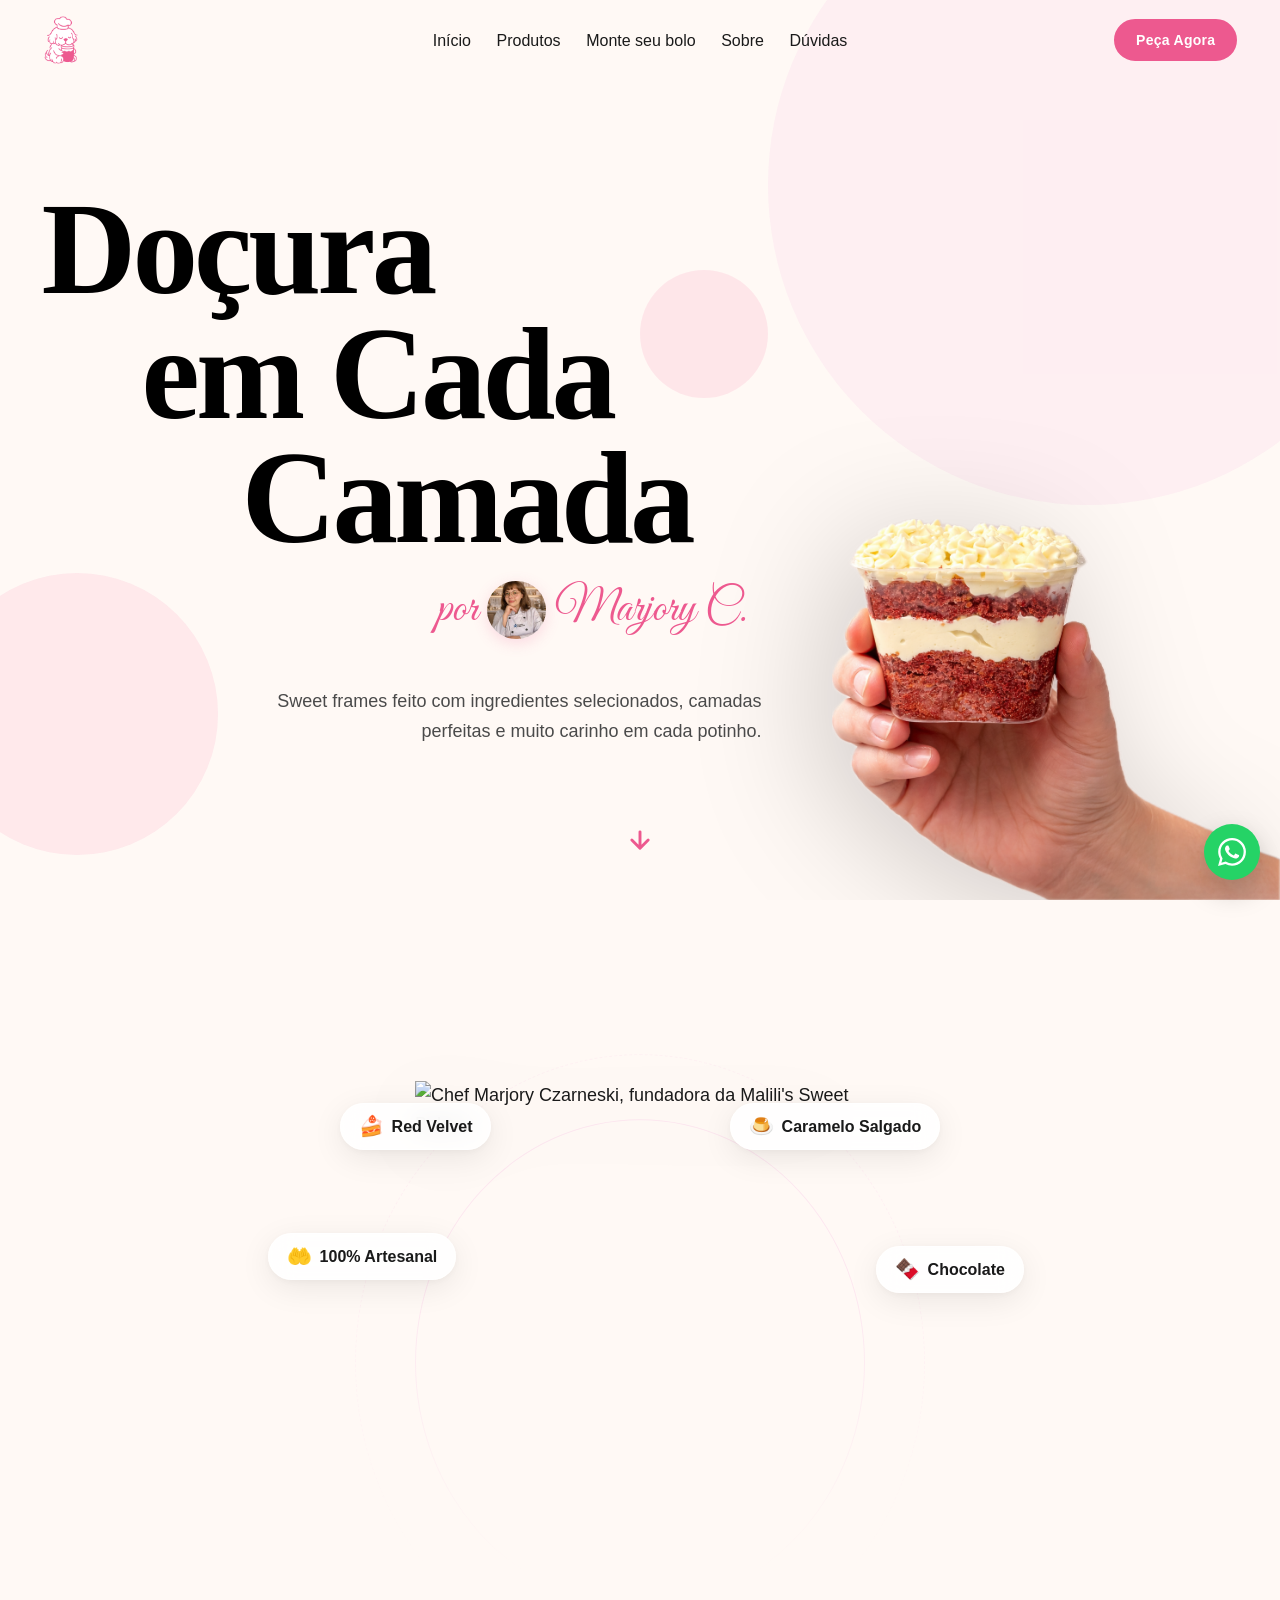
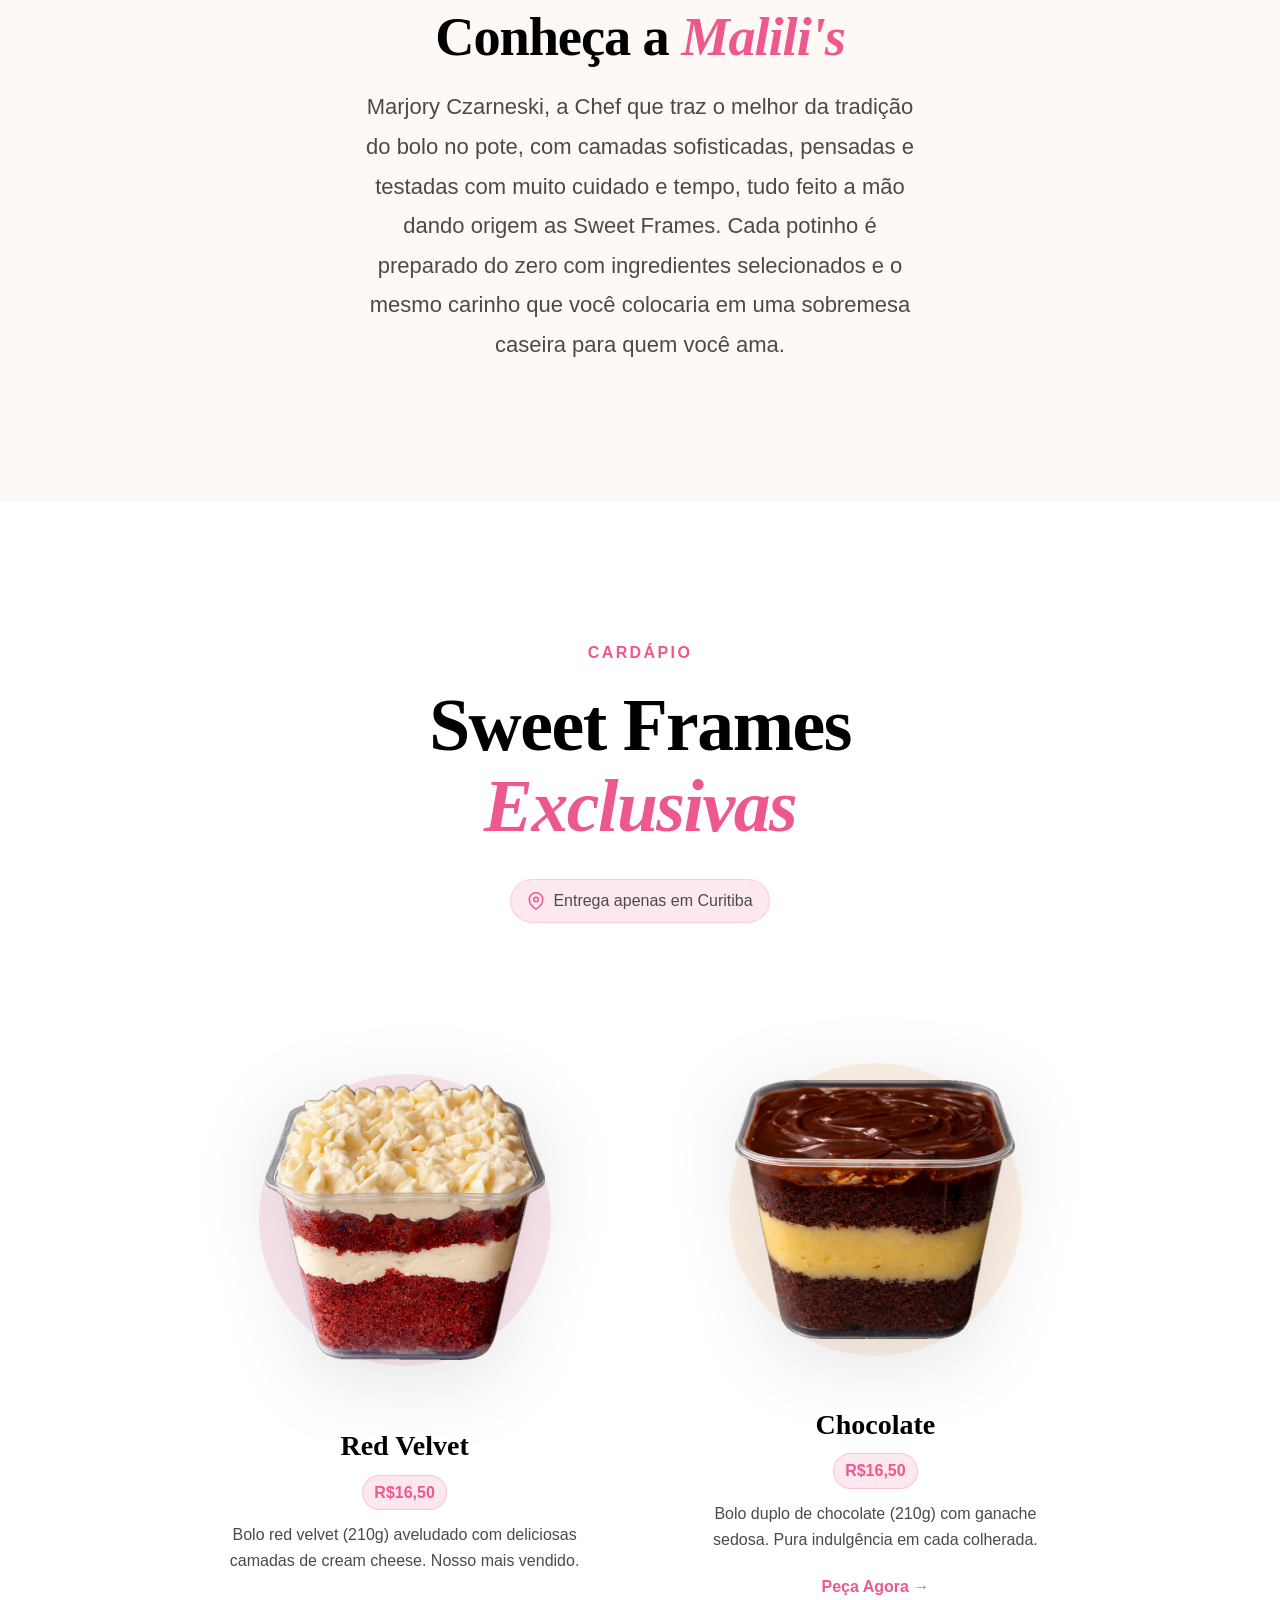
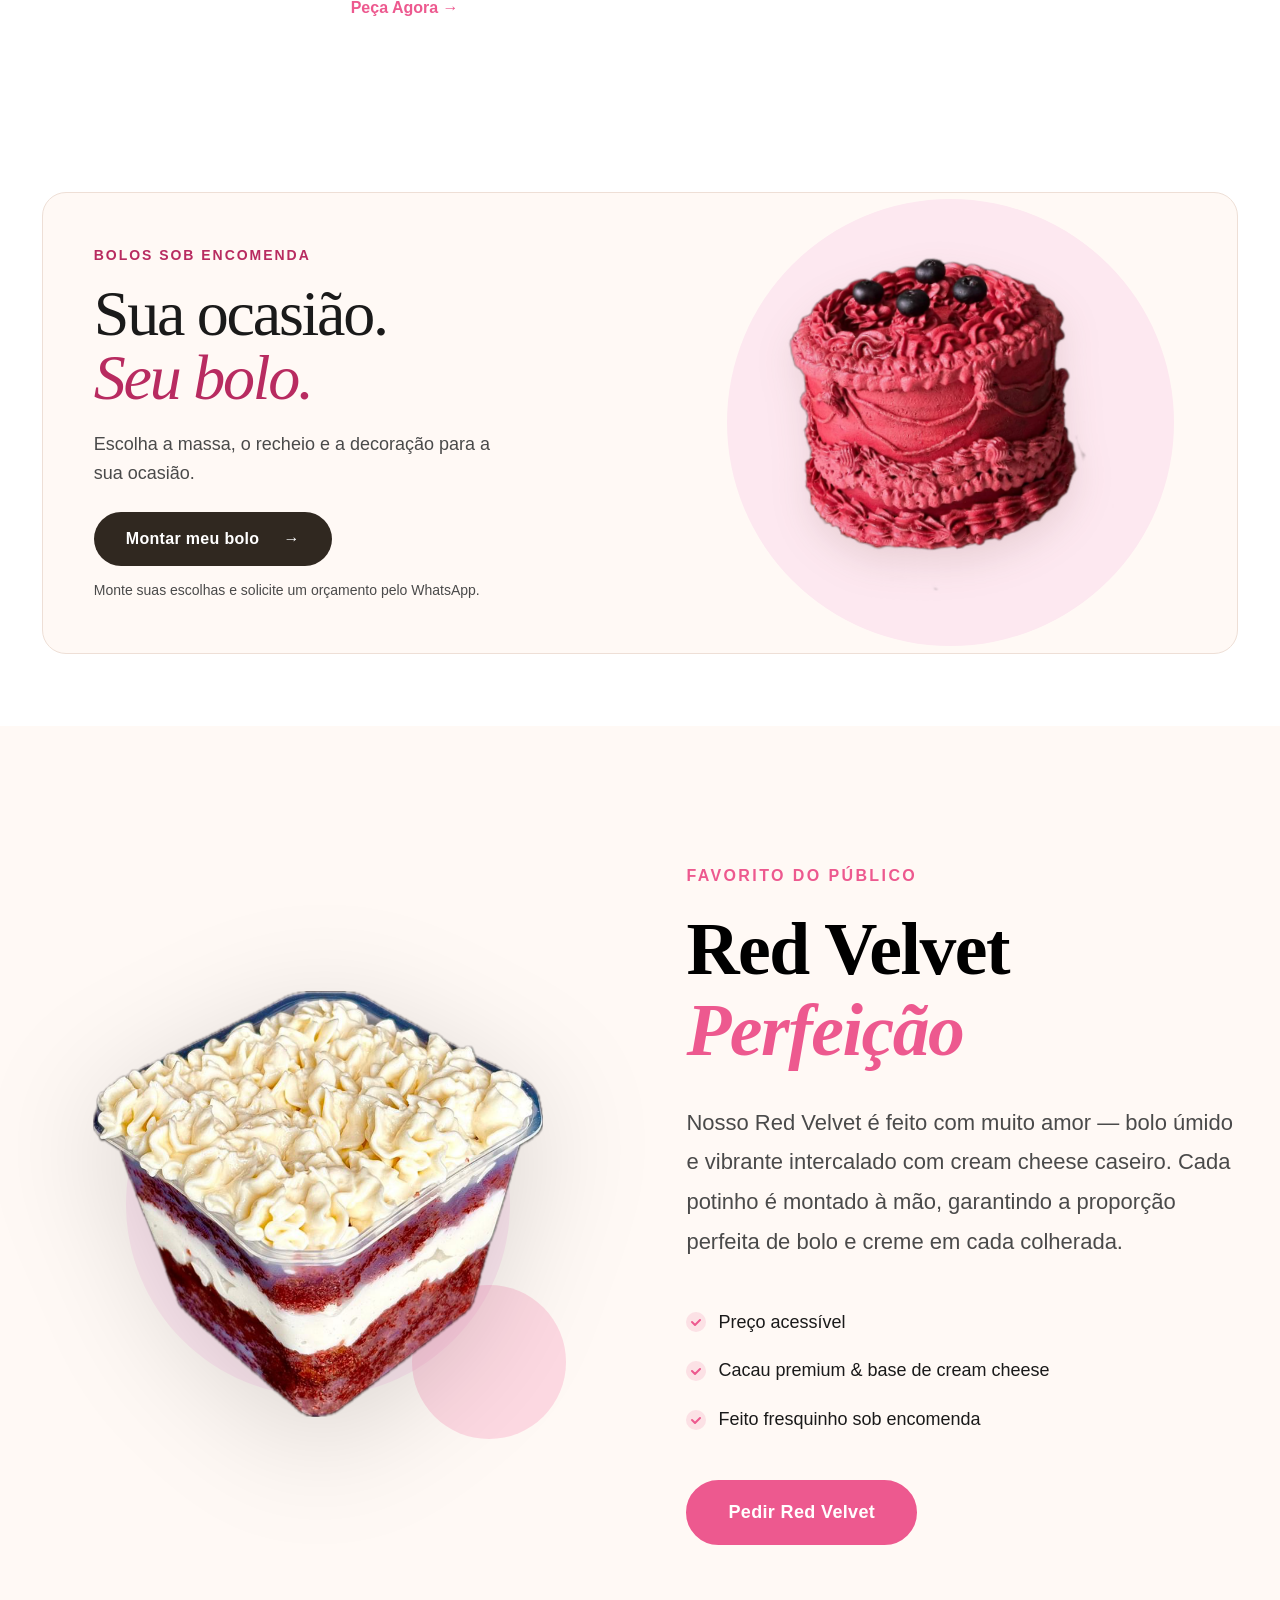
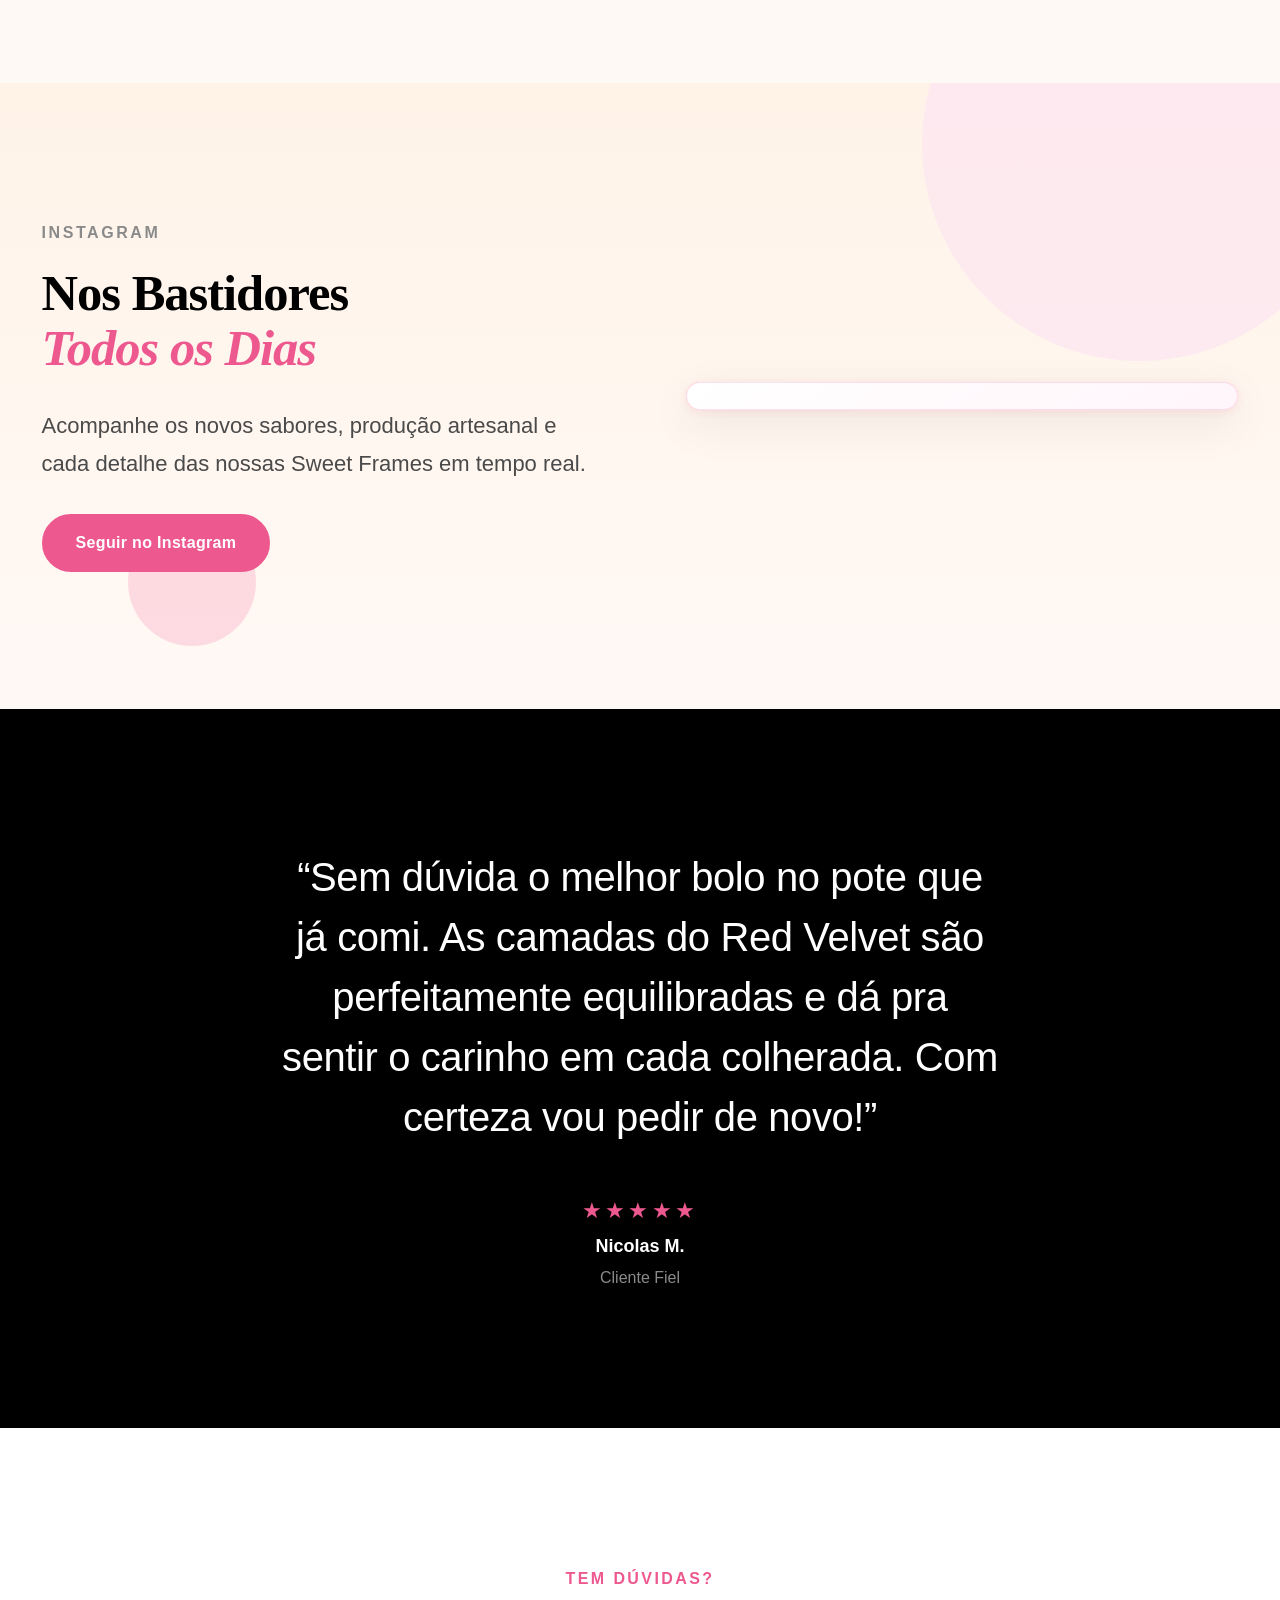
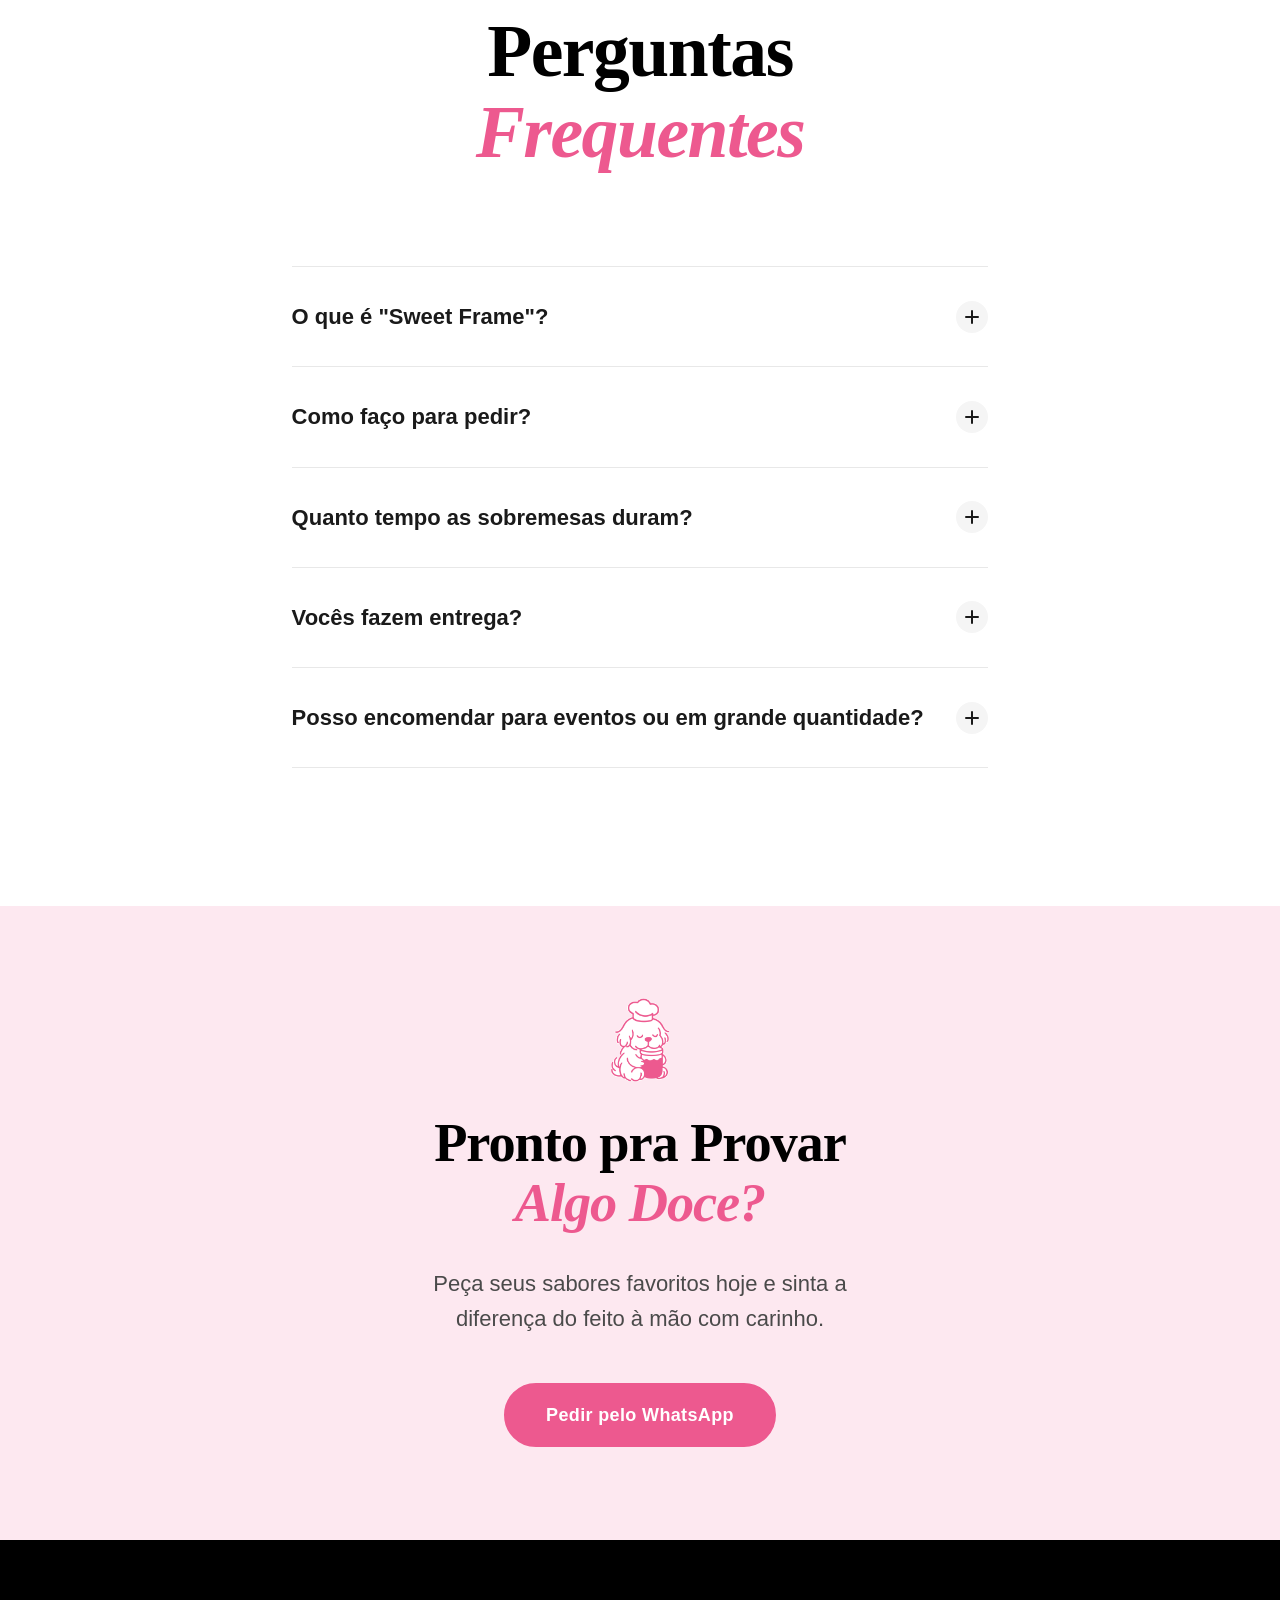
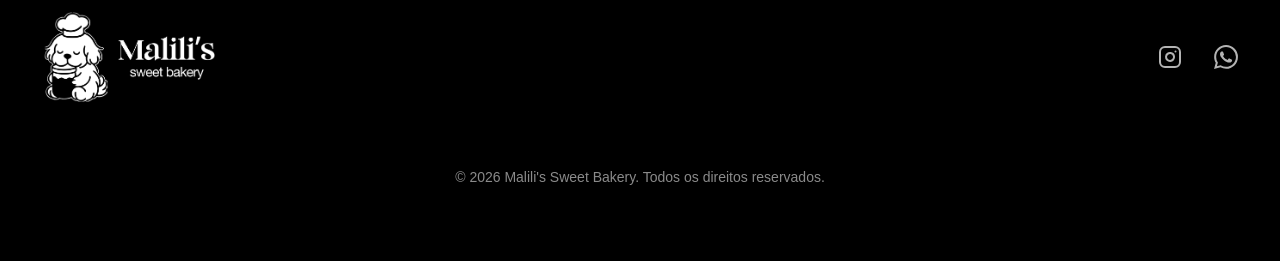
==== commit 328f4b68: "Add mobile-first cake configurator and homepage entry points" ====
--- a/index.html
+++ b/index.html
@@ -27,7 +27,7 @@
     <link rel="preconnect" href="https://fonts.gstatic.com" crossorigin>
     <link href="https://fonts.googleapis.com/css2?family=Great+Vibes&display=swap" rel="stylesheet">
 
-    <link rel="stylesheet" href="assets/css/style.css">
+    <link rel="stylesheet" href="assets/css/style.css?v=62811148ff71">
 
     <!-- GSAP + ScrollTrigger + Lenis via CDN -->
     <script src="https://cdnjs.cloudflare.com/ajax/libs/gsap/3.12.5/gsap.min.js" defer></script>
@@ -57,6 +57,7 @@
         <ul class="navbar__menu" id="nav-menu" role="list">
           <li><a href="#home" class="navbar__link">Início</a></li>
           <li><a href="#products" class="navbar__link">Produtos</a></li>
+          <li><a href="monte-seu-bolo/" class="navbar__link">Monte seu bolo</a></li>
           <li><a href="#about" class="navbar__link">Sobre</a></li>
           <li><a href="#faq" class="navbar__link">Dúvidas</a></li>
           <li class="navbar__menu-cta"><a
@@ -269,6 +270,26 @@
                 class="product-card__link" target="_blank" rel="noopener noreferrer">Peça Agora &rarr;</a>
             </div>
           </article>
+        </div>
+      </div>
+    </section>
+
+    <!-- ========== BOLOS SOB ENCOMENDA ========== -->
+    <section class="custom-cakes" id="bolos-sob-encomenda" aria-labelledby="custom-cakes-heading">
+      <div class="container">
+        <div class="custom-cakes__card">
+          <div class="custom-cakes__content">
+            <p class="custom-cakes__eyebrow">Bolos sob encomenda</p>
+            <h2 id="custom-cakes-heading" class="custom-cakes__heading">Sua ocasião.<br><em>Seu bolo.</em></h2>
+            <p class="custom-cakes__text">Escolha a massa, o recheio e a decoração para a sua ocasião.</p>
+            <a href="monte-seu-bolo/" class="btn custom-cakes__button">Montar meu bolo <span aria-hidden="true">&rarr;</span></a>
+            <p class="custom-cakes__note">Monte suas escolhas e solicite um orçamento pelo WhatsApp.</p>
+          </div>
+          <div class="custom-cakes__image-wrap">
+            <span class="custom-cakes__circle" aria-hidden="true"></span>
+            <img src="monte-seu-bolo/assets/bolo-red-velvet.webp" width="760" height="814" loading="lazy"
+              alt="Bolo Malili’s com buttercream rosa, bicos decorativos e frutas vermelhas" class="custom-cakes__image">
+          </div>
         </div>
       </div>
     </section>
--- a/assets/css/style.css
+++ b/assets/css/style.css
@@ -991,6 +991,88 @@
   color: var(--color-hot-pink);
 }
 
+/* ===== BOLOS SOB ENCOMENDA ===== */
+.custom-cakes {
+  padding-bottom: var(--space-xl);
+  background: var(--color-white);
+  scroll-margin-top: calc(var(--navbar-h) + 2rem);
+}
+
+.custom-cakes__card {
+  display: grid;
+  grid-template-columns: 1.1fr 0.9fr;
+  align-items: center;
+  gap: var(--space-lg);
+  padding: clamp(1.75rem, 4vw, 3.5rem);
+  background: var(--color-off-white);
+  border: 1px solid #eedfd6;
+  border-radius: var(--radius-lg);
+  overflow: hidden;
+}
+
+.custom-cakes__content { position: relative; z-index: 1; }
+.custom-cakes__eyebrow {
+  color: #b82b60;
+  font-size: var(--text-xs);
+  font-weight: var(--fw-semibold);
+  letter-spacing: 0.14em;
+  text-transform: uppercase;
+  margin-bottom: 1rem;
+}
+.custom-cakes__heading {
+  font-size: clamp(2.75rem, 5vw, 4.5rem);
+  line-height: 1;
+  font-weight: var(--fw-regular);
+  letter-spacing: -0.035em;
+  margin-bottom: 1.25rem;
+}
+.custom-cakes__heading em { color: #b82b60; }
+.custom-cakes__text {
+  max-width: 25rem;
+  font-size: var(--text-base);
+  color: var(--color-gray-600);
+  margin-bottom: 1.5rem;
+}
+.custom-cakes__button { background: #302820; color: white; gap: 1.5rem; }
+.custom-cakes__button:hover { background: #554137; }
+.custom-cakes__note {
+  max-width: 25rem;
+  margin-top: 0.85rem;
+  font-size: var(--text-xs);
+  color: var(--color-gray-600);
+}
+.custom-cakes__image-wrap {
+  position: relative;
+  display: flex;
+  align-items: center;
+  justify-content: center;
+  min-width: 0;
+}
+.custom-cakes__circle {
+  position: absolute;
+  width: 95%;
+  aspect-ratio: 1;
+  border-radius: 50%;
+  background: var(--color-blush);
+}
+.custom-cakes__image {
+  position: relative;
+  width: auto;
+  height: clamp(260px, 26vw, 350px);
+  max-width: 100%;
+  object-fit: contain;
+  transform: rotate(-5deg);
+  filter: drop-shadow(0 16px 18px #65332620);
+}
+@media (max-width: 767px) {
+  .custom-cakes__card { grid-template-columns: 1fr; gap: 1.75rem; }
+  .custom-cakes__image-wrap { grid-row: 1; }
+  .custom-cakes__image { height: 240px; }
+  .custom-cakes__circle { width: 250px; max-width: 100%; }
+  .custom-cakes__heading { font-size: clamp(2.75rem, 10vw, 3.75rem); }
+  .custom-cakes__button { min-height: 48px; }
+}
+
 /* ===== SPOTLIGHT ===== */
 .spotlight {
   padding-block: var(--space-section);
